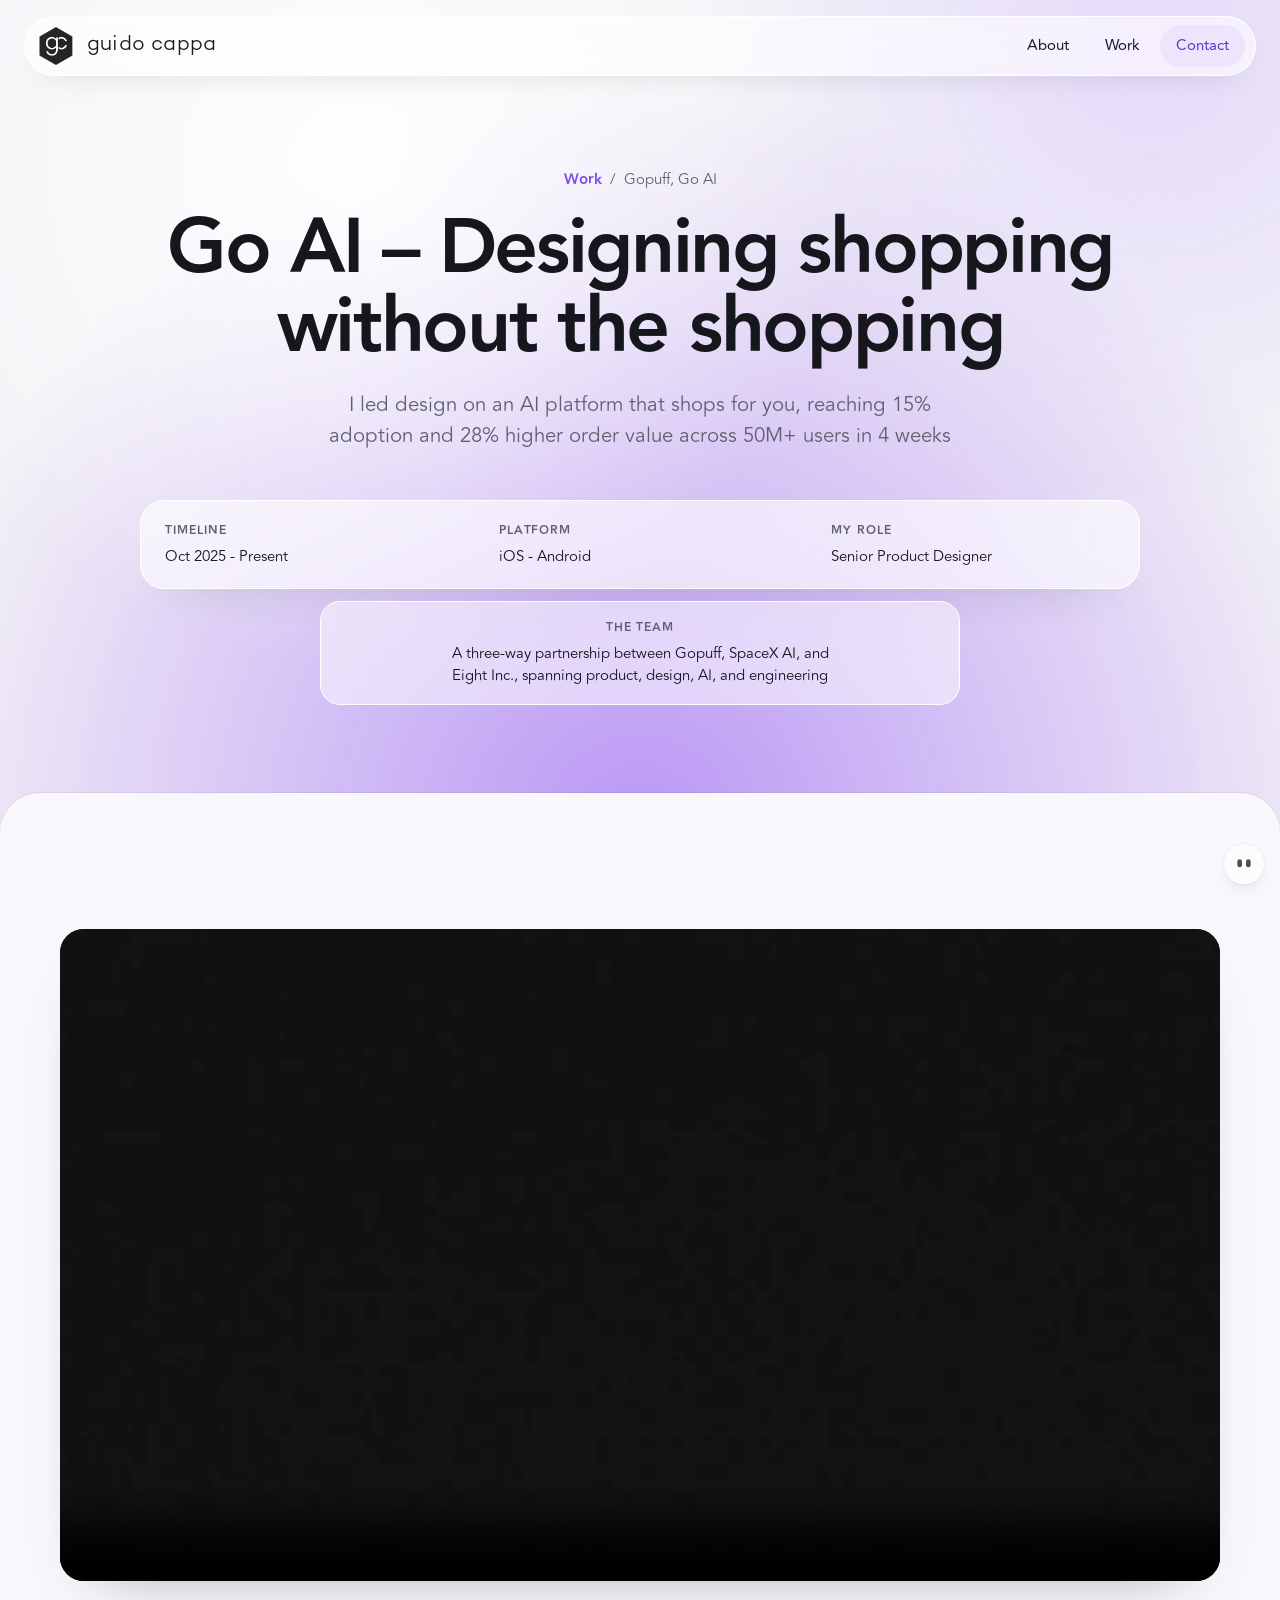
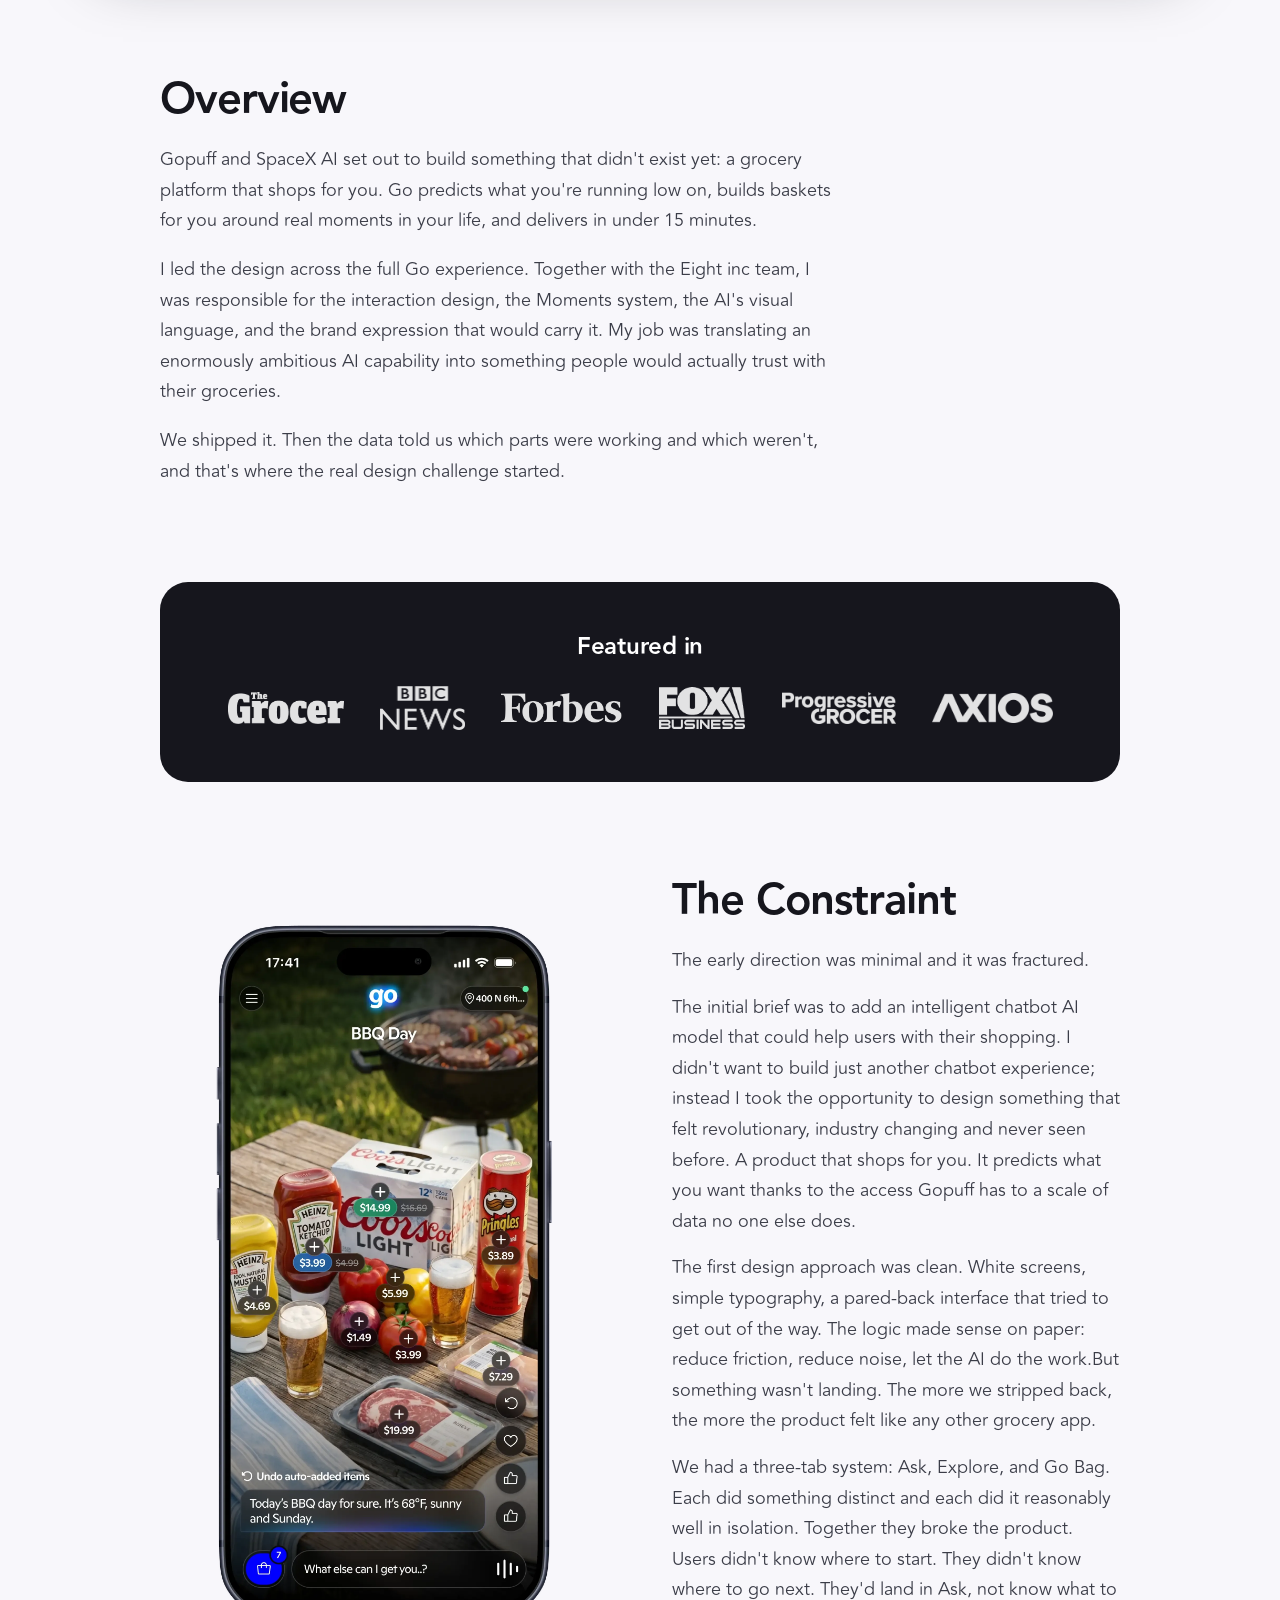
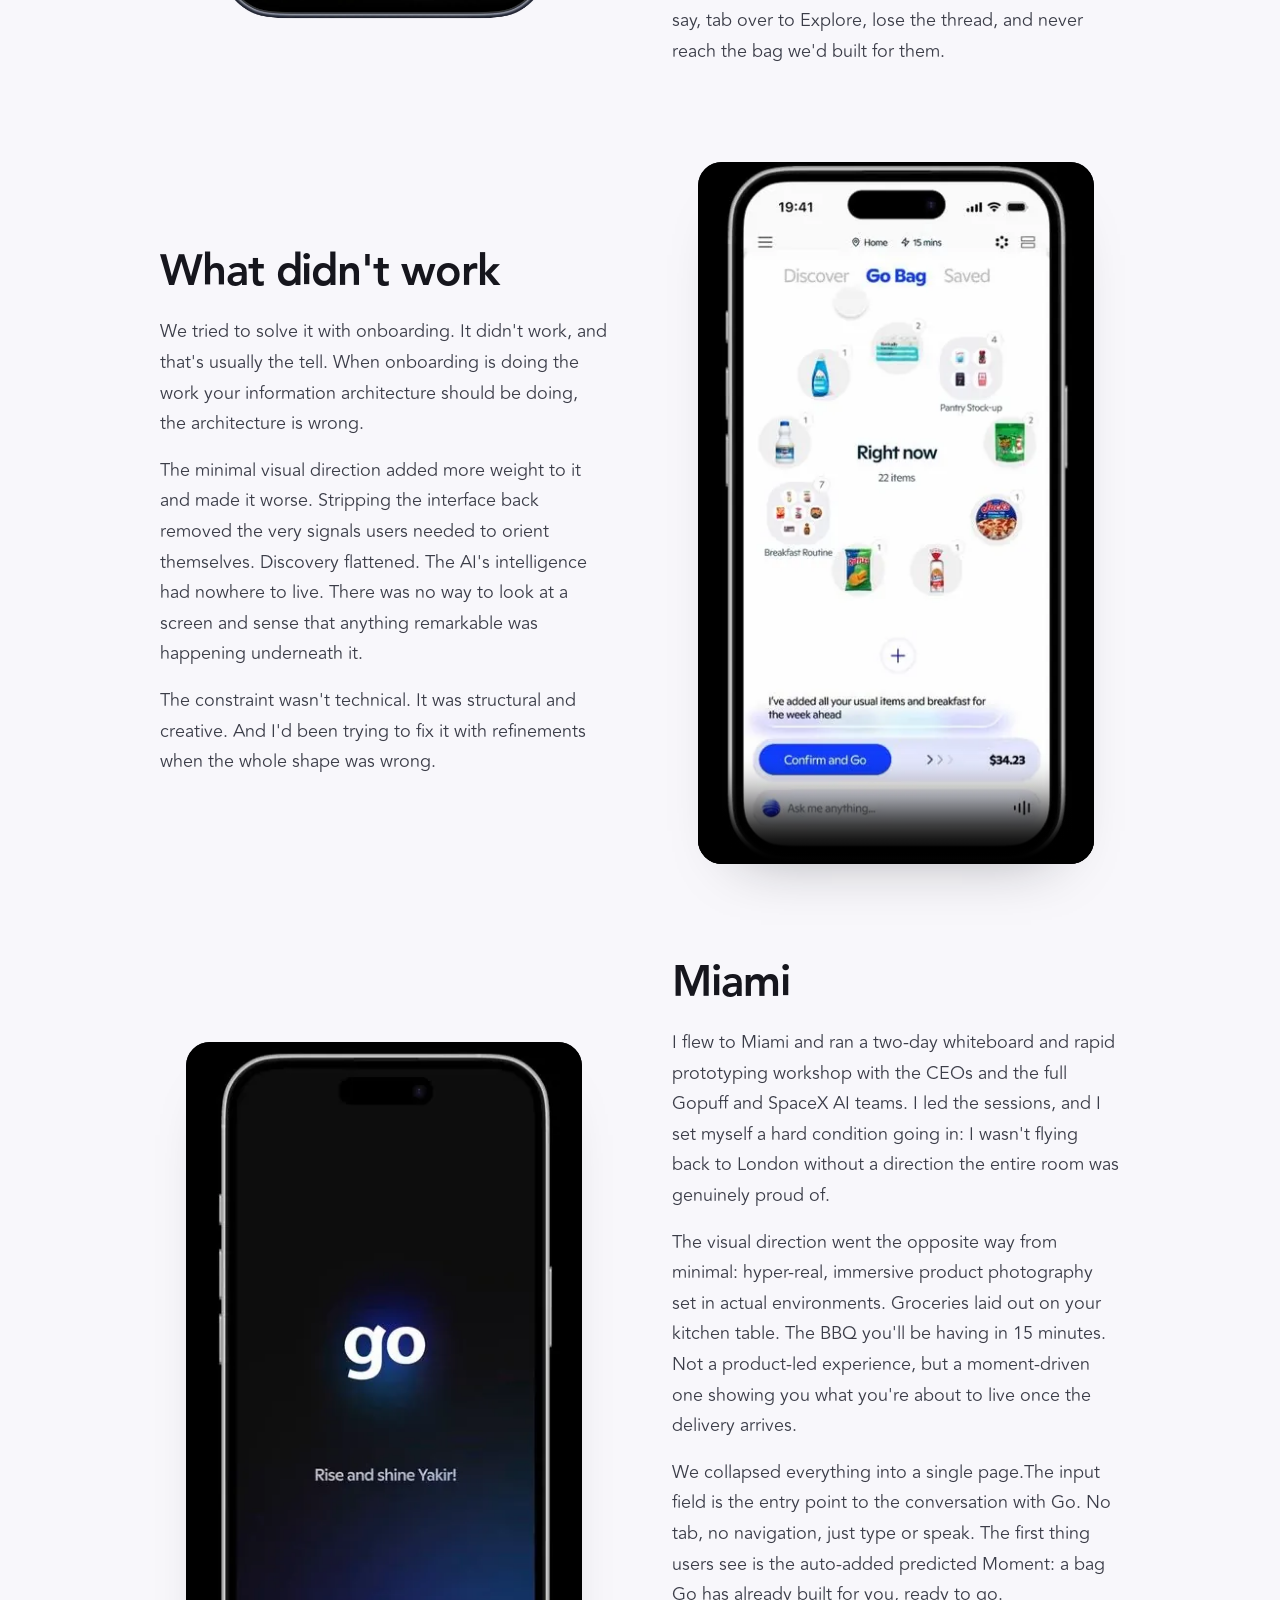
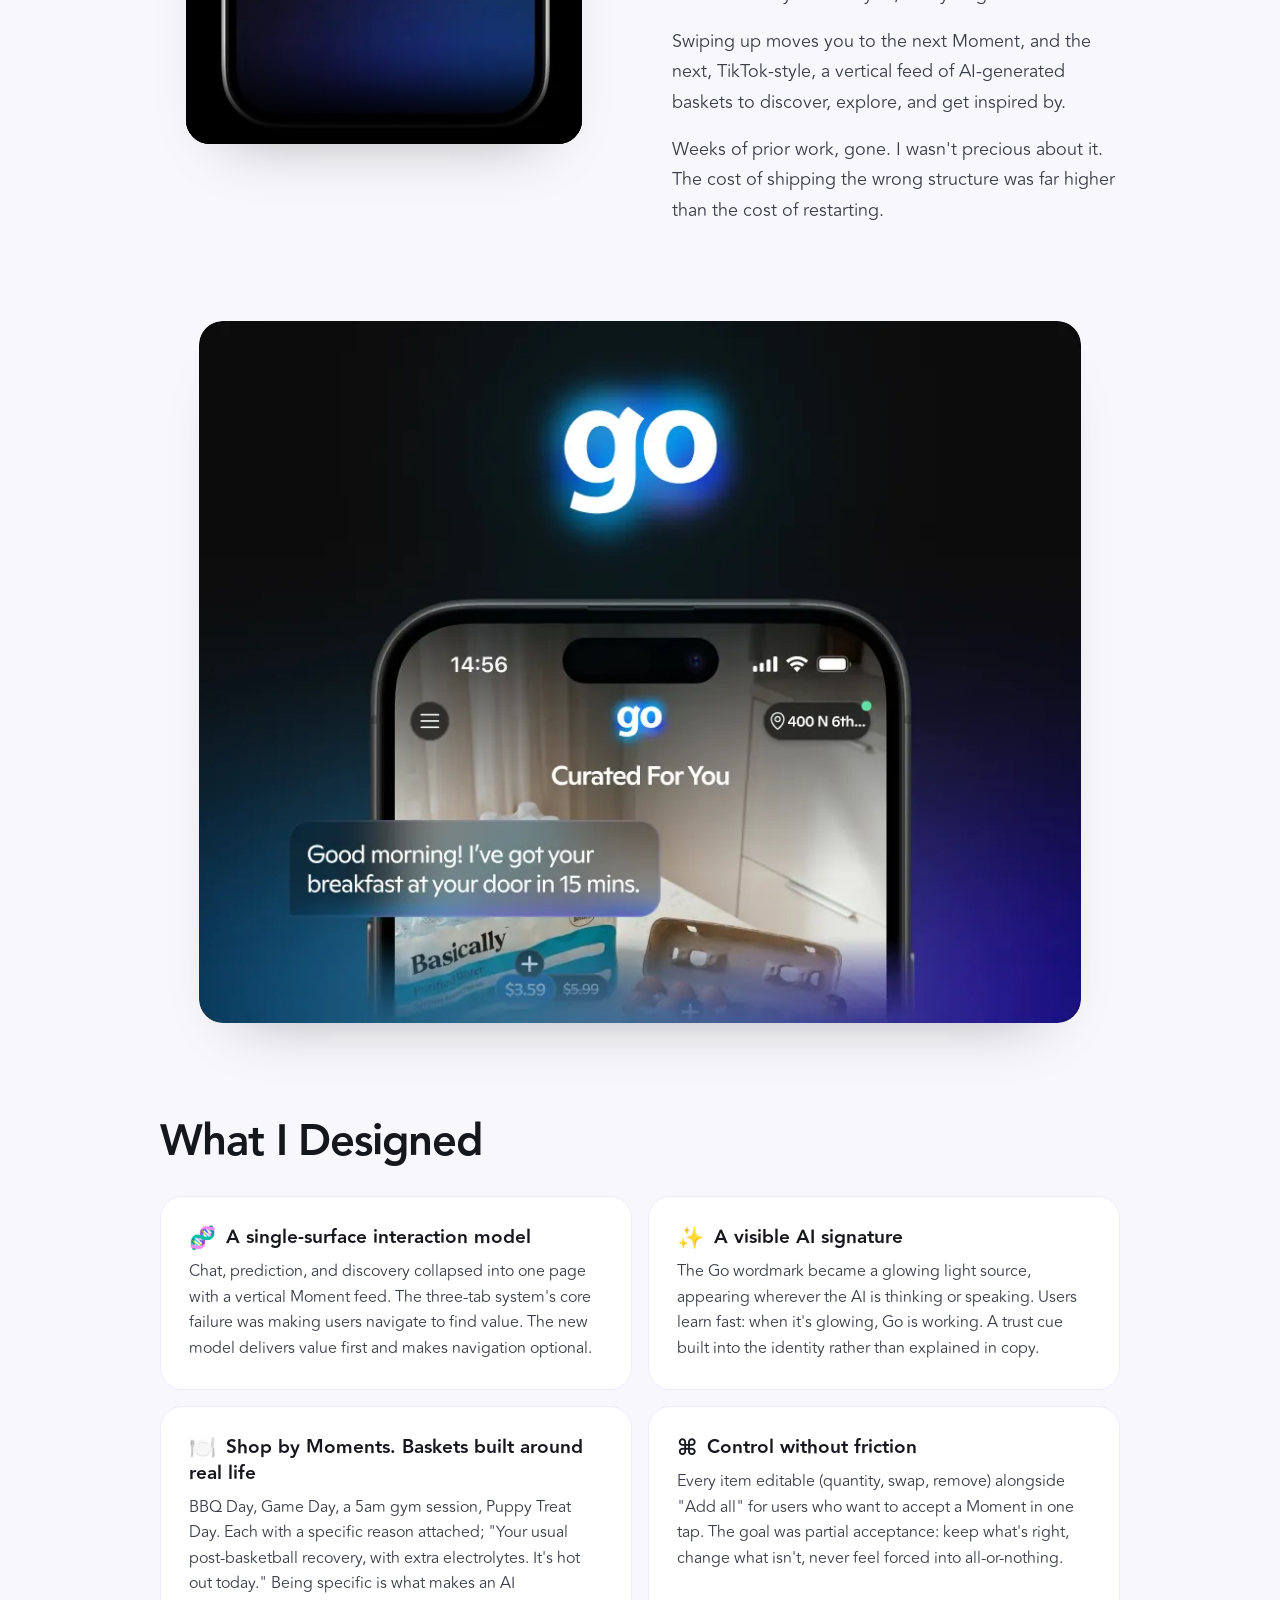
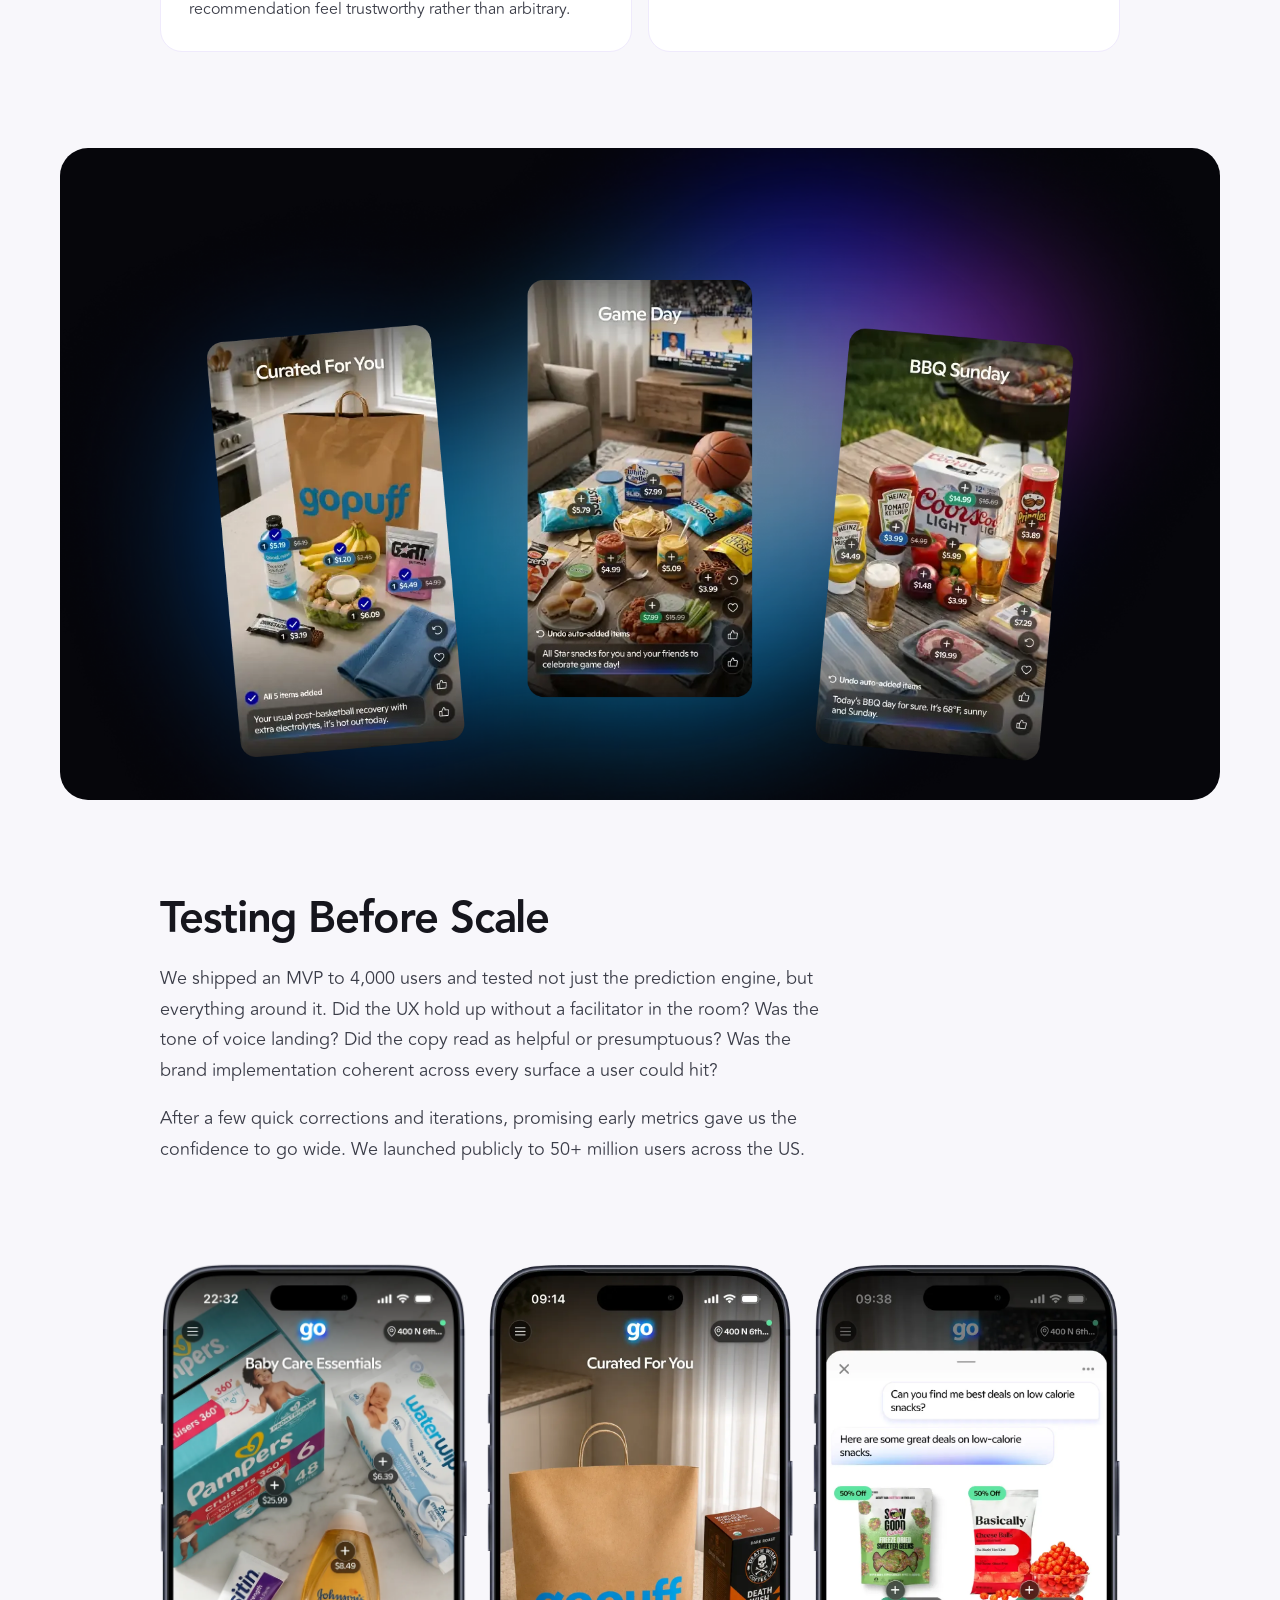
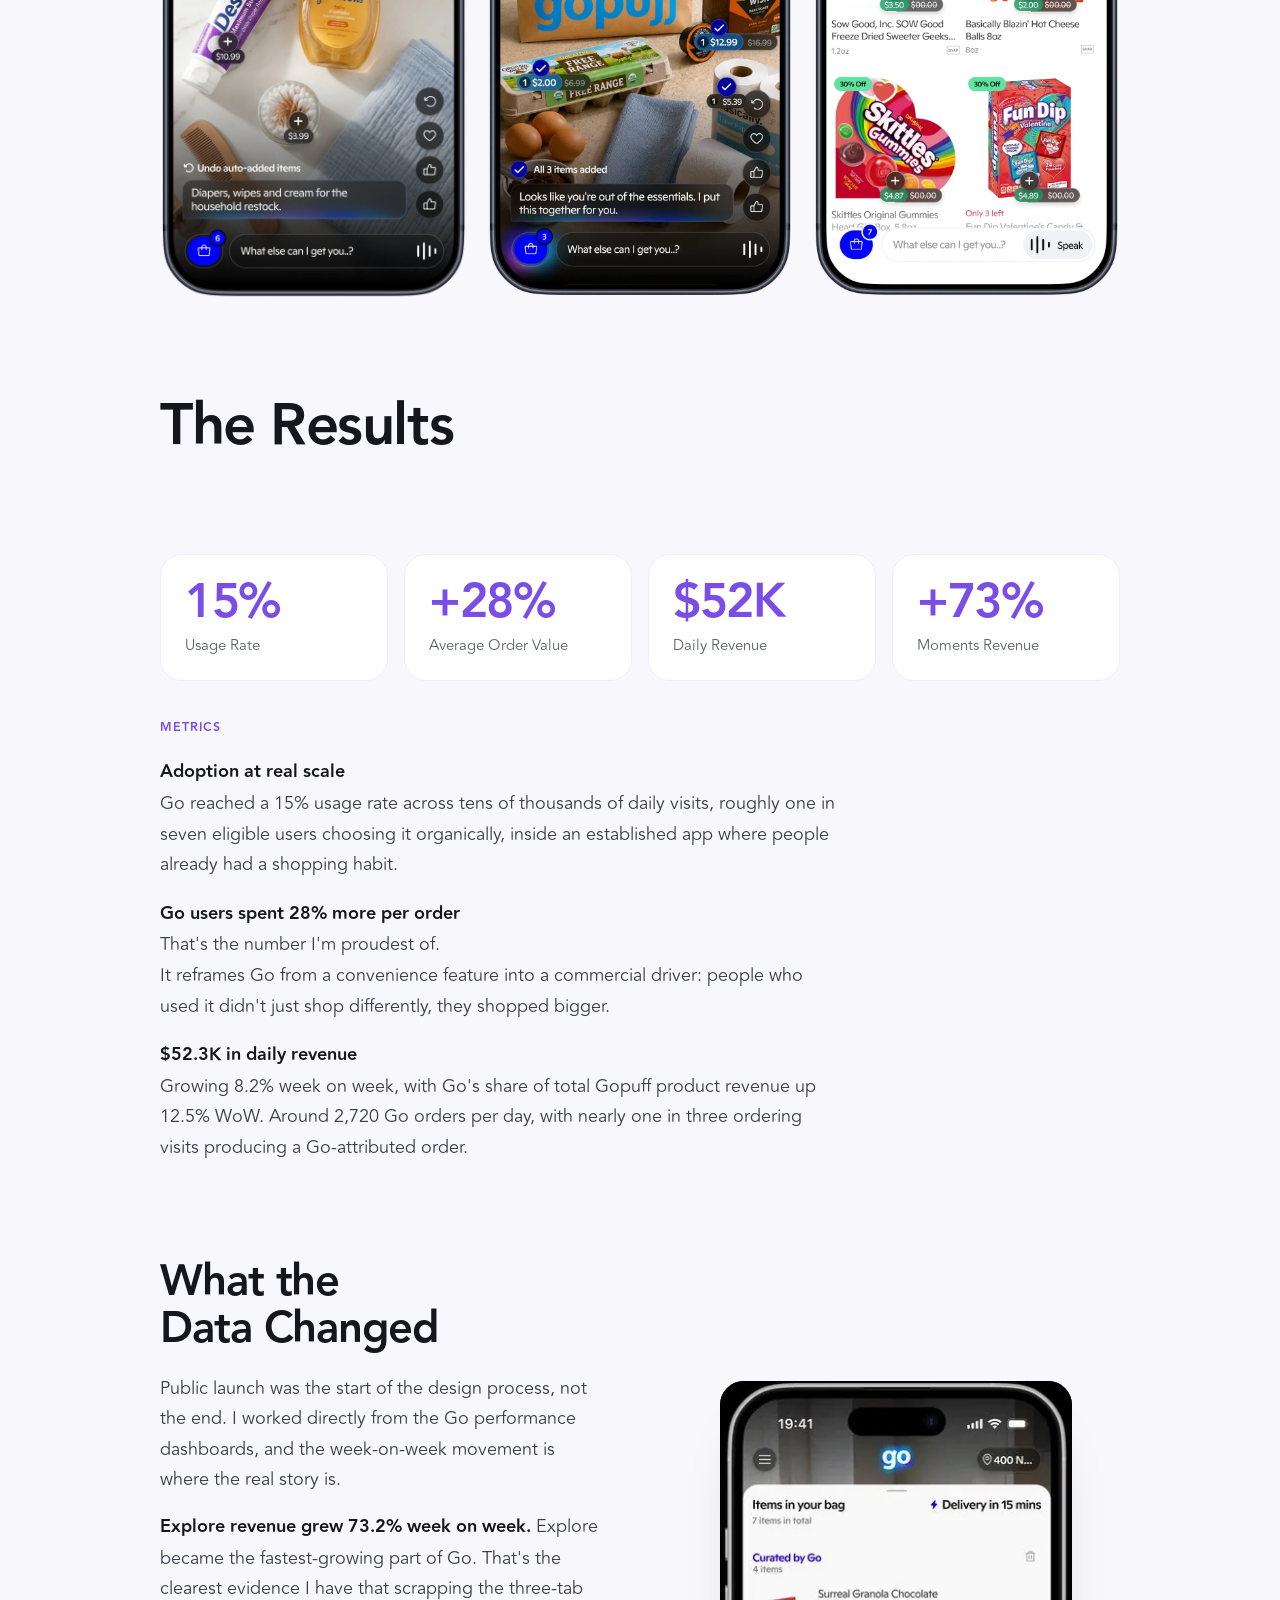
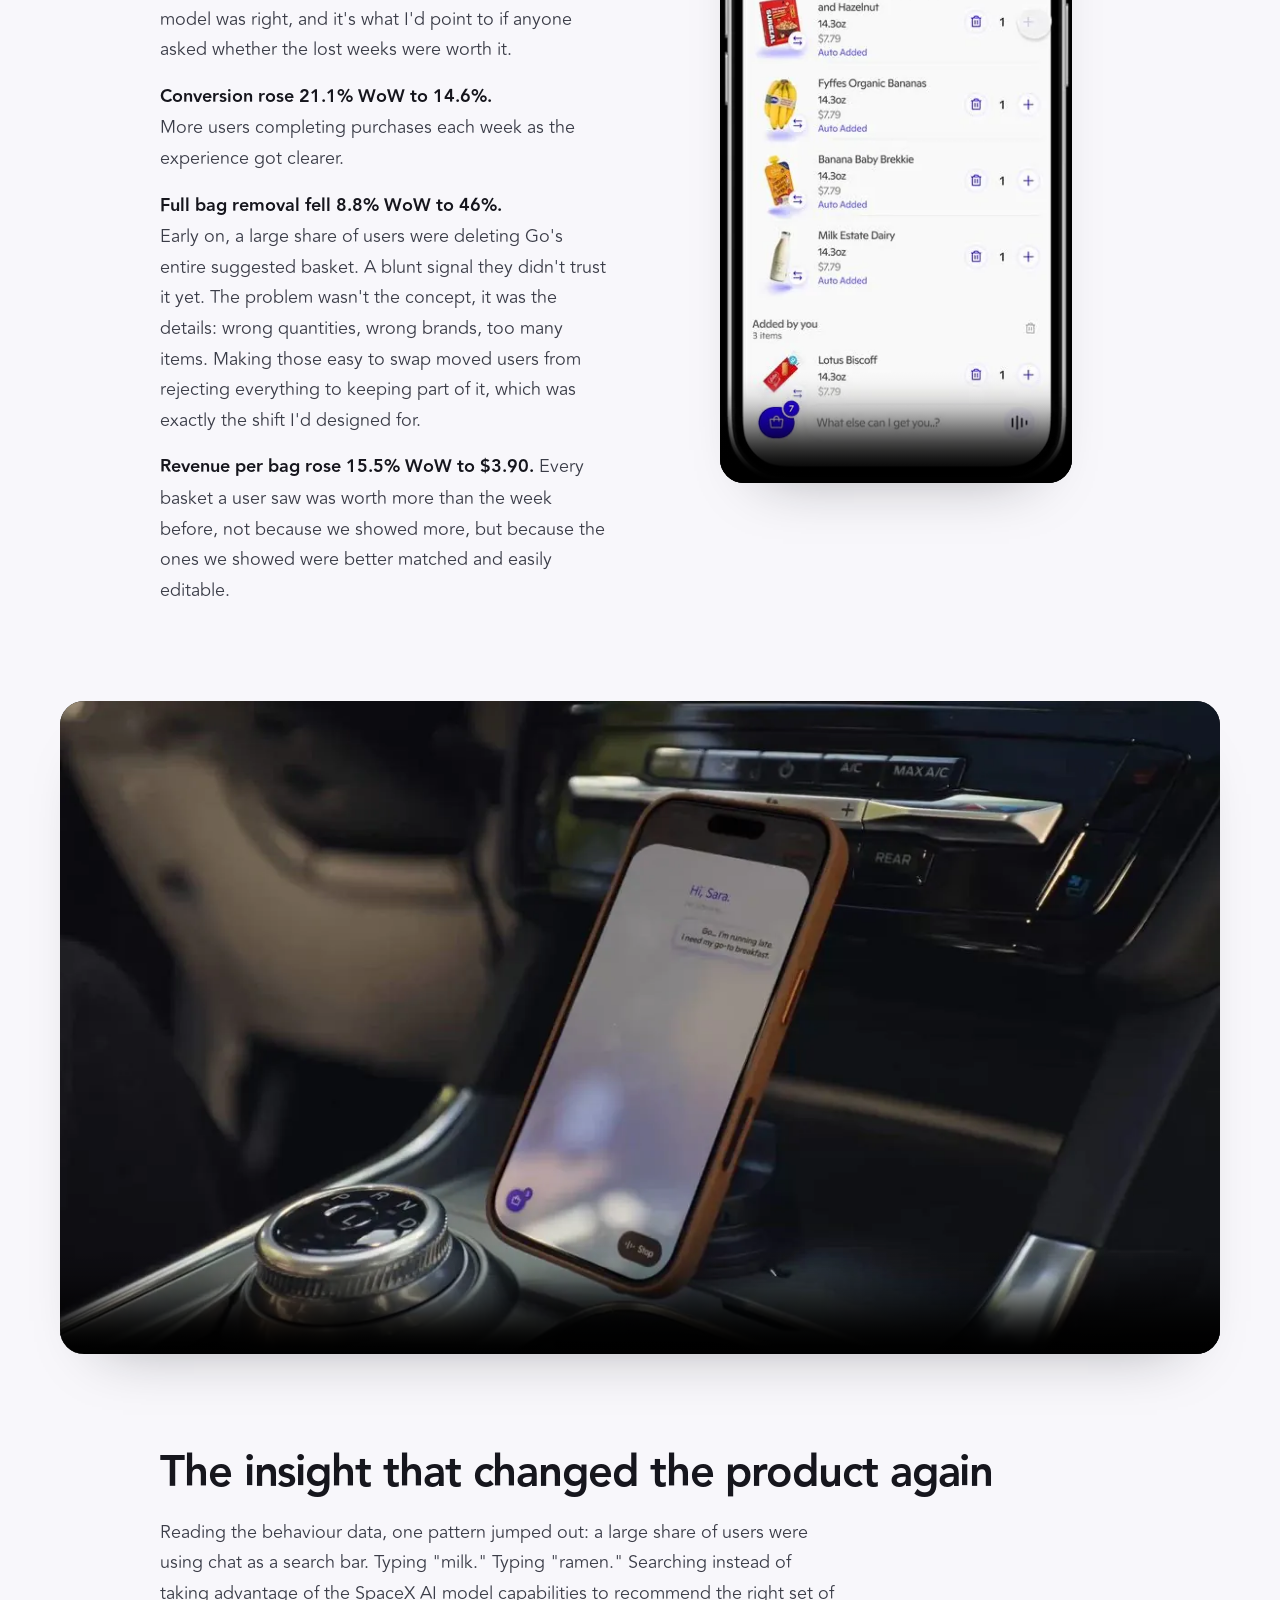
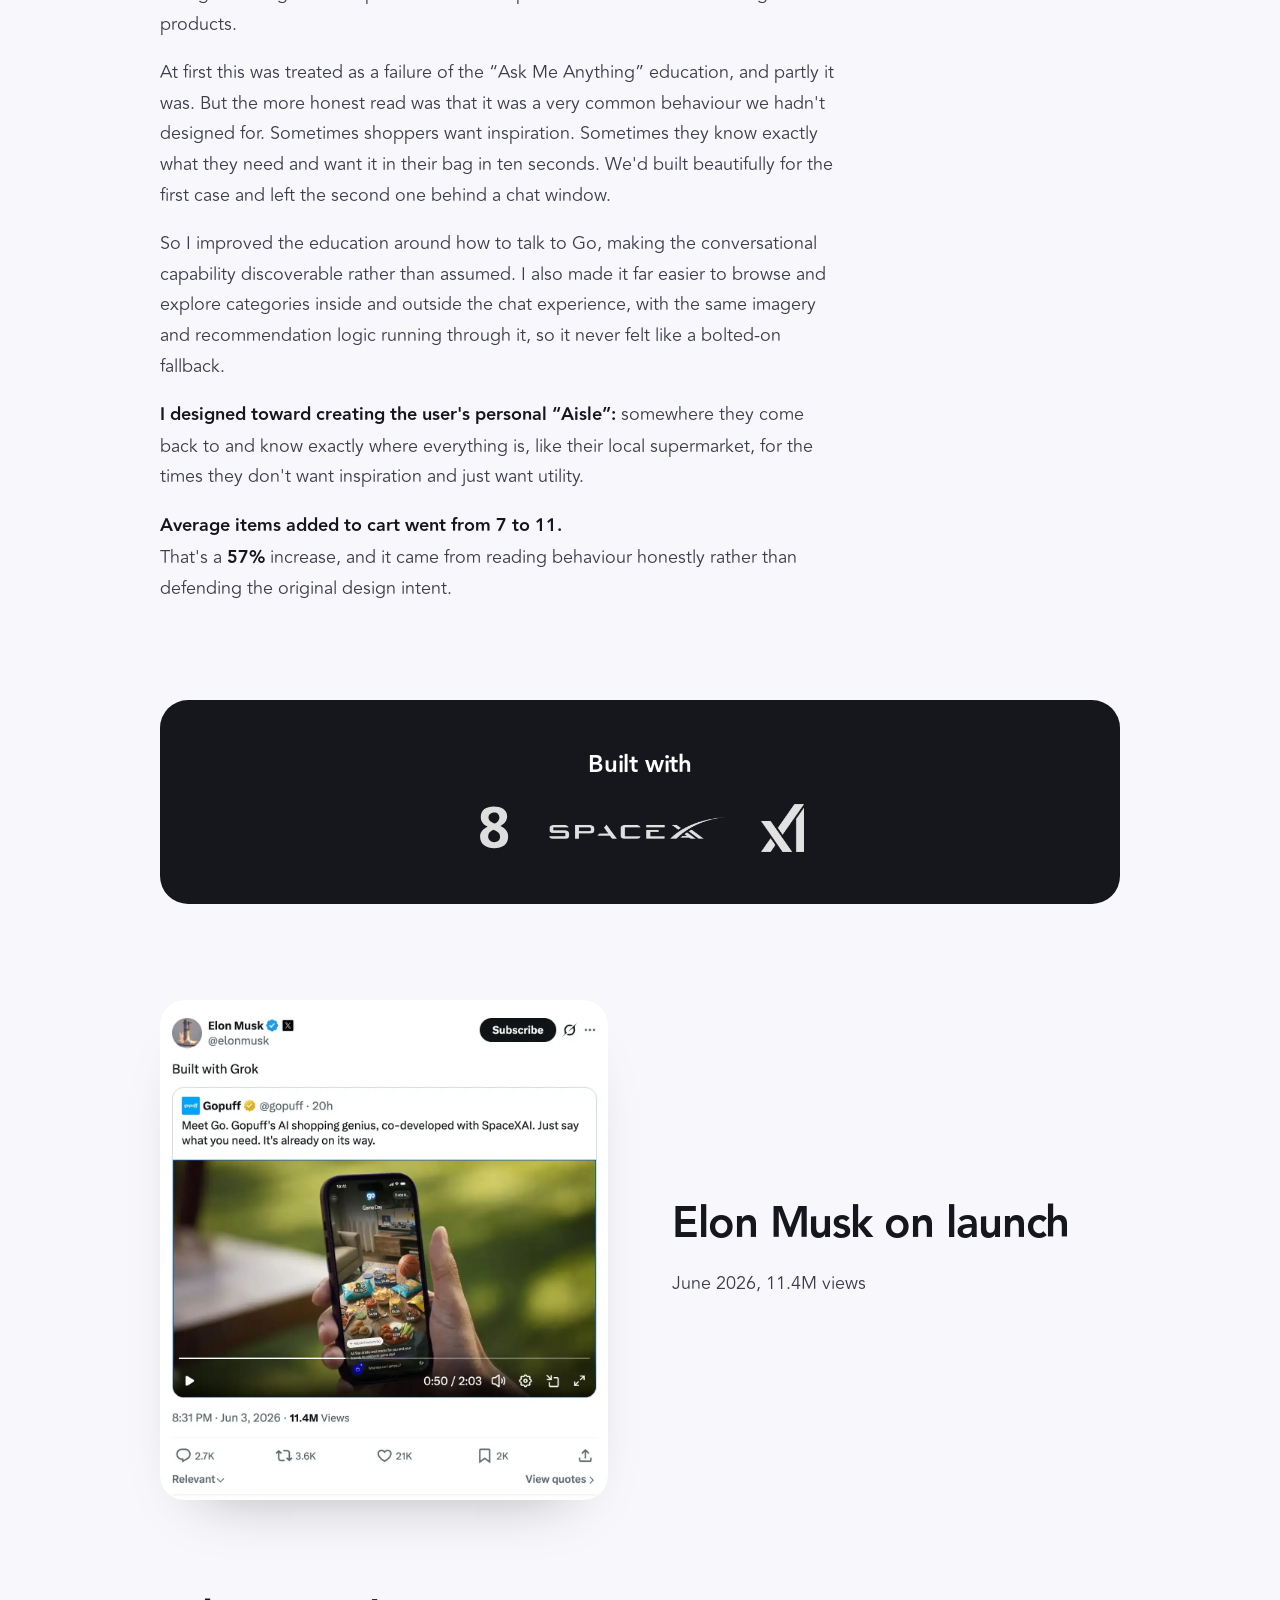
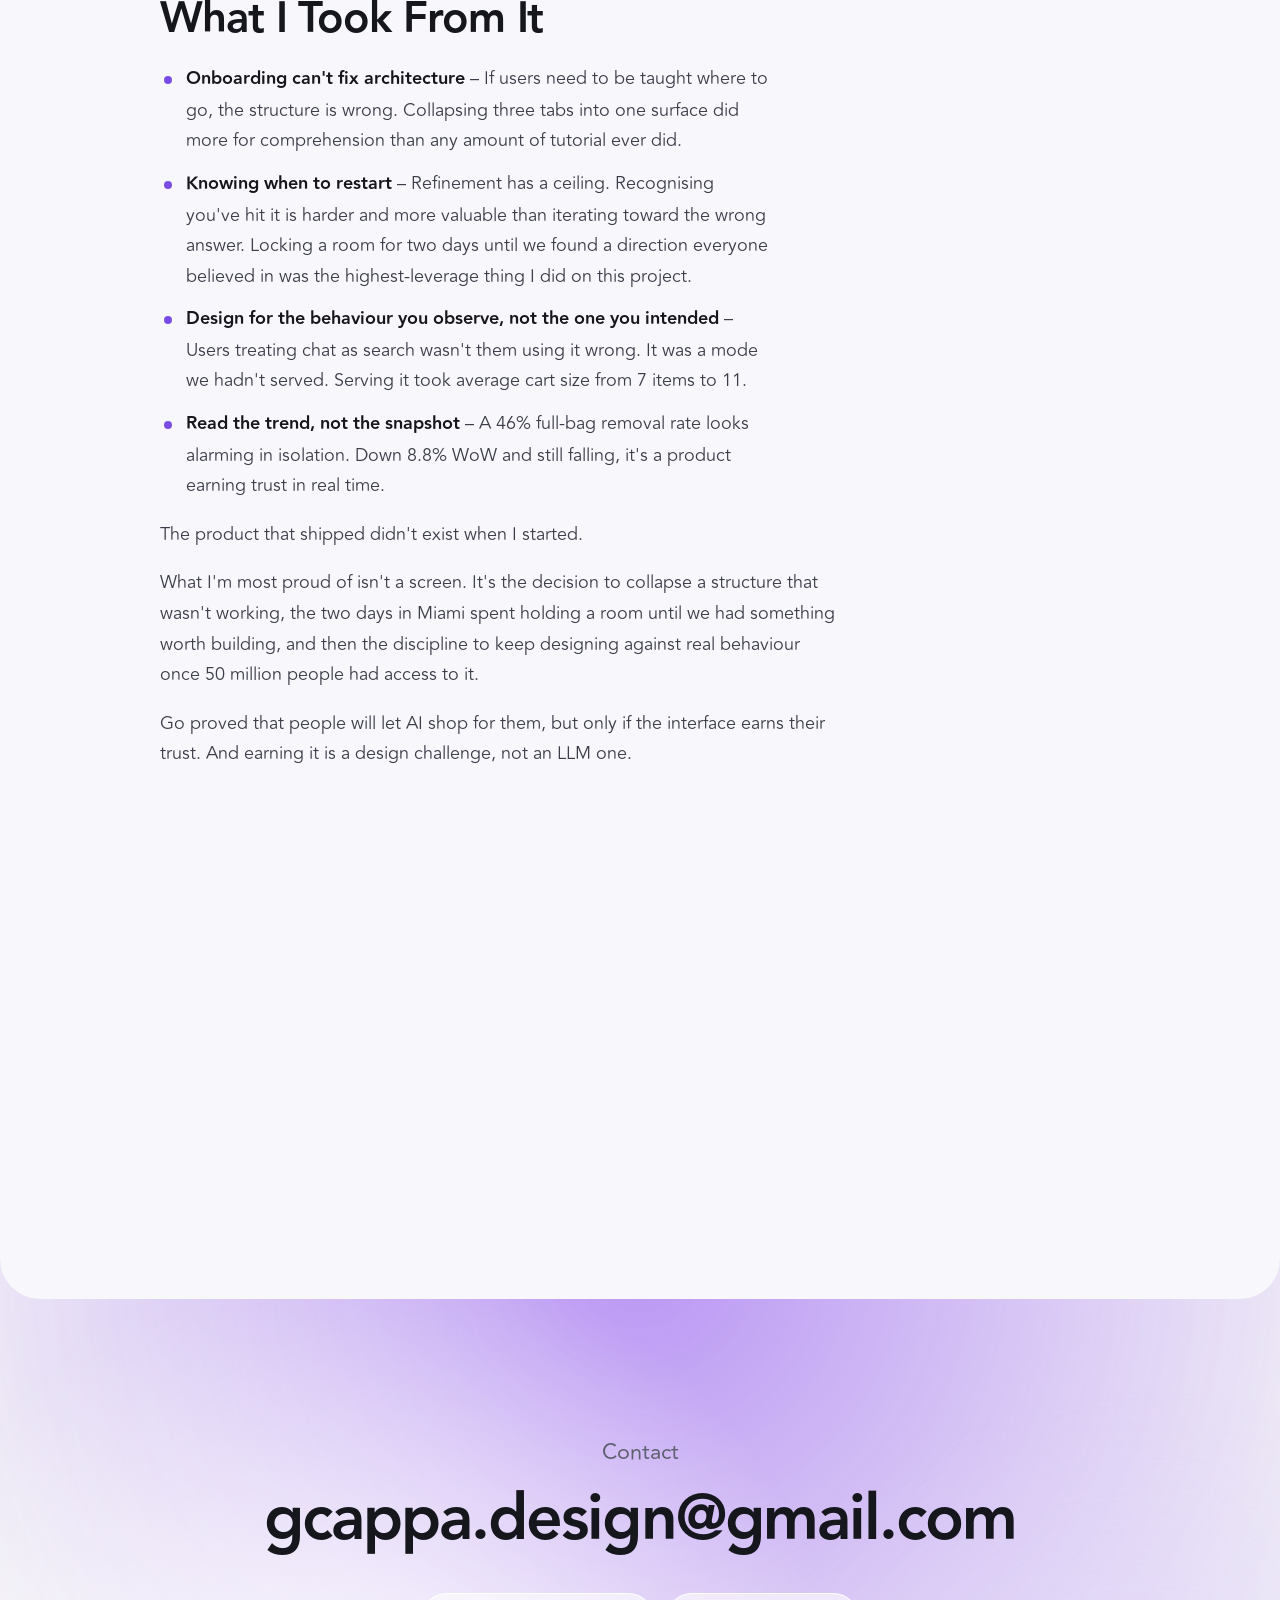
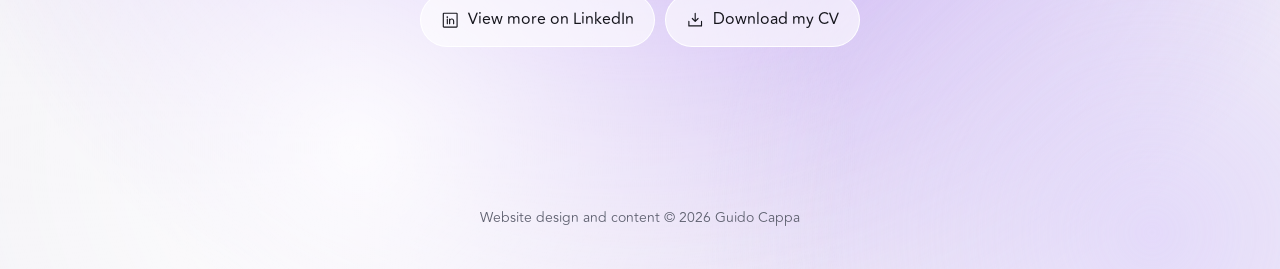
==== gopuff-go-ai/index.html @ e7f2ca0b "Portfolio site: home, About and case studies Static site for guidocappa.com: the home page with Guid" ====
<!doctype html>
<html lang="en">
<head>
<meta charset="utf-8">
<meta name="viewport" content="width=device-width, initial-scale=1">
<title>Go AI – Designing shopping without the shopping – Guido Cappa</title>
<meta name="description" content="I led design on an AI platform that shops for you, reaching 15% adoption and 28% higher order value across 50M+ users in 4 weeks">
<meta name="theme-color" content="#f4f3f7">
<link rel="icon" href="../assets/img/favicon.png">
<link rel="preload" href="../assets/fonts/avenir-heavy.ttf" as="font" type="font/ttf" crossorigin>
<link rel="preload" href="../assets/fonts/avenir-book.ttf" as="font" type="font/ttf" crossorigin>
<link rel="stylesheet" href="../assets/css/site.css?v=202611161654">
<link rel="stylesheet" href="../assets/css/page.css?v=202611161654">
<script>document.documentElement.classList.add('js');</script>
</head>
<body class="page">

<svg width="0" height="0" style="position:absolute" aria-hidden="true">
  <symbol id="i-arrow-up" viewBox="0 0 256 256"><path fill="currentColor" d="M205.66,117.66a8,8,0,0,1-11.32,0L136,59.31V216a8,8,0,0,1-16,0V59.31L61.66,117.66a8,8,0,0,1-11.32-11.32l72-72a8,8,0,0,1,11.32,0l72,72A8,8,0,0,1,205.66,117.66Z"/></symbol>
  <symbol id="i-arrow-up-right" viewBox="0 0 256 256"><path fill="currentColor" d="M200,64V168a8,8,0,0,1-16,0V83.31L69.66,197.66a8,8,0,0,1-11.32-11.32L172.69,72H88a8,8,0,0,1,0-16H192A8,8,0,0,1,200,64Z"/></symbol>
  <symbol id="i-envelope" viewBox="0 0 256 256"><path fill="currentColor" d="M224,48H32a8,8,0,0,0-8,8V192a16,16,0,0,0,16,16H216a16,16,0,0,0,16-16V56A8,8,0,0,0,224,48ZM203.43,64,128,133.15,52.57,64ZM216,192H40V74.19l82.59,75.71a8,8,0,0,0,10.82,0L216,74.19V192Z"/></symbol>
  <symbol id="i-linkedin" viewBox="0 0 256 256"><path fill="currentColor" d="M216,24H40A16,16,0,0,0,24,40V216a16,16,0,0,0,16,16H216a16,16,0,0,0,16-16V40A16,16,0,0,0,216,24Zm0,192H40V40H216V216ZM96,112v64a8,8,0,0,1-16,0V112a8,8,0,0,1,16,0Zm88,28v36a8,8,0,0,1-16,0V140a20,20,0,0,0-40,0v36a8,8,0,0,1-16,0V112a8,8,0,0,1,15.79-1.78A36,36,0,0,1,184,140ZM100,84A12,12,0,1,1,88,72,12,12,0,0,1,100,84Z"/></symbol>
  <symbol id="i-download" viewBox="0 0 256 256"><path fill="currentColor" d="M224,144v64a8,8,0,0,1-8,8H40a8,8,0,0,1-8-8V144a8,8,0,0,1,16,0v56H208V144a8,8,0,0,1,16,0Zm-101.66,5.66a8,8,0,0,0,11.32,0l40-40a8,8,0,0,0-11.32-11.32L136,124.69V32a8,8,0,0,0-16,0v92.69L93.66,98.34a8,8,0,0,0-11.32,11.32Z"/></symbol>
</svg>

<header class="nav">
  <a class="nav__brand" href="../" aria-label="Guido Cappa, home"><img src="../assets/img/logo-gc.png" alt="" width="38" height="38"><span>guido cappa</span></a>
  <nav class="nav__links" aria-label="Main">
    <a href="../about/">About</a>
    <a href="../#work">Work</a>
    <a class="nav__cta" href="#contact">Contact</a>
  </nav>
</header>

<section class="phero">
  <div class="bg" aria-hidden="true"><i class="bg__blob"></i><i class="bg__blob"></i><i class="bg__blob"></i></div>
  <div class="phero__inner">
    <nav class="crumbs" aria-label="Breadcrumb"><a href="../#work">Work</a><span aria-hidden="true">/</span><span aria-current="page">Gopuff, Go AI</span></nav>
    <h1>Go AI – Designing shopping without the shopping</h1>
    <p class="phero__sub">I led design on an AI platform that shops for you, reaching 15% adoption and 28% higher order value across 50M+ users in 4 weeks</p>
    <dl class="phero__meta" style="--cols: 3"><div><dt>Timeline</dt><dd>Oct 2025 - Present</dd></div><div><dt>Platform</dt><dd>iOS - Android</dd></div><div><dt>My Role</dt><dd>Senior Product Designer</dd></div></dl>
    <dl class="phero__team"><dt>The Team</dt><dd>A three-way partnership between Gopuff, SpaceX AI, and Eight Inc., spanning product, design, AI, and engineering</dd></dl>
  </div>
</section>
<main class="stage cs">
<section class="cs-block cs-wide reveal"><div class="cs-frame cs-frame--video"><video class="cs-video" src="media/meet-go-gopuff-s-ai.mp4" width="1280" height="720" poster="media/meet-go-gopuff-s-ai-poster-0000000.webp" muted loop playsinline preload="none" data-autoplay aria-label="Product demo video"></video></div></section><section class="cs-block cs-block--text reveal"><h2 class="cs-h">Overview</h2><p data-tldr="Go is a grocery app that shops for you and delivers in under 15 minutes.">Gopuff and SpaceX AI set out to build something that didn't exist yet: a grocery platform that shops for you. Go predicts what you're running low on, builds baskets for you around real moments in your life, and delivers in under 15 minutes.</p><p data-tldr="I led Go&#x27;s design with the Eight Inc team, making very ambitious AI feel trustworthy.">I led the design across the full Go experience. Together with the Eight inc team, I was responsible for the interaction design, the Moments system, the AI's visual language, and the brand expression that would carry it. My job was translating an enormously ambitious AI capability into something people would actually trust with their groceries.</p><p>We shipped it. Then the data told us which parts were working and which weren't, and that's where the real design challenge started.</p></section><section class="cs-block reveal"><div class="cs-press"><h2 class="cs-h">Featured in</h2><div class="cs-logos"><a href="https://www.thegrocer.co.uk/news/rapid-grocer-gopuff-launches-in-app-ai-with-elon-musks-spacexai/719716.article" target="_blank" rel="noopener"><img src="media/grocer-logo-2012-white-rgb354px-656131.webp" style="--w: 116; --h: 32" width="116" height="32" loading="lazy" decoding="async" alt=""></a><a href="https://www.linkedin.com/posts/julia-caesar-b42112_great-to-have-yakir-gola-of-gopuff-on-my-activity-7477391317174620161-5KID?utm_source=share&amp;utm_medium=member_desktop&amp;rcm=ACoAACE0Ce8BayQ6nIi2rZ_OS9SPOEFaSBRGaGs" target="_blank" rel="noopener"><img src="media/bbc-news-logo.webp" style="--w: 85; --h: 44" width="85" height="44" loading="lazy" decoding="async" alt=""></a><a href="https://www.forbes.com/sites/daveknox/2026/06/12/how-gopuff-and-spacexs-xai-are-reinventing-instant-shopping-with-go/" target="_blank" rel="noopener"><img src="media/forbes-logo-white.webp" style="--w: 122; --h: 30" width="122" height="30" loading="lazy" decoding="async" alt=""></a><a href="https://www.foxbusiness.com/video/6398236036112" target="_blank" rel="noopener"><img src="media/fox-business-white-small-png.webp" style="--w: 87; --h: 42" width="87" height="42" loading="lazy" decoding="async" alt=""></a><a href="https://progressivegrocer.com/gopuff-launches-ai-driven-predictive-shopping-feature-spacexai" target="_blank" rel="noopener"><img src="media/image.webp" style="--w: 114; --h: 33" width="114" height="33" loading="lazy" decoding="async" alt=""></a><a href="https://www.axios.com/2026/06/03/exclusive-spacexai-and-gopuff-help-you-shop-for-more-stuff" target="_blank" rel="noopener"><img src="media/axios-logo-white-1.webp" style="--w: 121; --h: 31" width="121" height="31" loading="lazy" decoding="async" alt=""></a></div></div></section><section class="cs-block cs-split cs-split--media-left reveal"><div class="cs-split__media"><div class="cs-frame cs-frame--clear"><img src="media/bbq-scene.webp" width="1280" height="2667" loading="lazy" decoding="async" alt=""></div></div><div class="cs-split__text"><h2 class="cs-h">The Constraint</h2><p>The early direction was minimal and it was fractured.</p><p data-tldr="The brief was a chatbot. I pushed for a product that does the shopping for you.">The initial brief was to add an intelligent chatbot AI model that could help users with their shopping. I didn't want to build just another chatbot experience; instead I took the opportunity to design something that felt revolutionary, industry changing and never seen before. A product that shops for you. It predicts what you want thanks to the access Gopuff has to a scale of data no one else does.</p><p data-tldr="The first, minimal design made Go feel like any other grocery app.">The first design approach was clean. White screens, simple typography, a pared-back interface that tried to get out of the way. The logic made sense on paper: reduce friction, reduce noise, let the AI do the work.But something wasn't landing. The more we stripped back, the more the product felt like any other grocery app.</p><p data-tldr="Three tabs confused people: they didn&#x27;t know where to start or where to go next.">We had a three-tab system: Ask, Explore, and Go Bag. Each did something distinct and each did it reasonably well in isolation. Together they broke the product. Users didn't know where to start. They didn't know where to go next. They'd land in Ask, not know what to say, tab over to Explore, lose the thread, and never reach the bag we'd built for them.</p></div></section><section class="cs-block cs-split cs-split--media-right reveal"><div class="cs-split__media"><div class="cs-frame cs-frame--video"><video class="cs-video" src="media/old-ui.mp4" width="406" height="720" poster="media/old-ui-poster-0000000.webp" muted loop playsinline preload="none" data-autoplay aria-label="Product demo video"></video></div></div><div class="cs-split__text"><h2 class="cs-h">What didn't work</h2><p>We tried to solve it with onboarding. It didn't work, and that's usually the tell. When onboarding is doing the work your information architecture should be doing, the architecture is wrong.</p><p data-tldr="Stripping the design back hid the signals people needed, and the AI&#x27;s smarts with them.">The minimal visual direction added more weight to it and made it worse. Stripping the interface back removed the very signals users needed to orient themselves. Discovery flattened. The AI's intelligence had nowhere to live. There was no way to look at a screen and sense that anything remarkable was happening underneath it.</p><p>The constraint wasn't technical. It was structural and creative. And I'd been trying to fix it with refinements when the whole shape was wrong.</p></div></section><section class="cs-block cs-split cs-split--media-left reveal"><div class="cs-split__media"><div class="cs-frame cs-frame--video"><video class="cs-video" src="media/go-intro.mp4" width="406" height="720" poster="media/go-intro-poster-0000000.webp" muted loop playsinline preload="none" data-autoplay aria-label="Product demo video"></video></div></div><div class="cs-split__text"><h2 class="cs-h">Miami</h2><p data-tldr="I ran a two-day workshop in Miami and wouldn&#x27;t leave without a direction everyone loved.">I flew to Miami and ran a two-day whiteboard and rapid prototyping workshop with the CEOs and the full Gopuff and SpaceX AI teams. I led the sessions, and I set myself a hard condition going in: I wasn't flying back to London without a direction the entire room was genuinely proud of.</p><p data-tldr="The new look: real-life photos of the moment your delivery makes possible.">The visual direction went the opposite way from minimal: hyper-real, immersive product photography set in actual environments. Groceries laid out on your kitchen table. The BBQ you'll be having in 15 minutes. Not a product-led experience, but a moment-driven one showing you what you're about to live once the delivery arrives.</p><p data-tldr="Everything became one page: type or speak, and a ready-made bag is already waiting.">We collapsed everything into a single page.The input field is the entry point to the conversation with Go. No tab, no navigation, just type or speak. The first thing users see is the auto-added predicted Moment: a bag Go has already built for you, ready to go.</p><p>Swiping up moves you to the next Moment, and the next, TikTok-style, a vertical feed of AI-generated baskets to discover, explore, and get inspired by.</p><p>Weeks of prior work, gone. I wasn't precious about it. The cost of shipping the wrong structure was far higher than the cost of restarting.</p></div></section><section class="cs-block cs-block--media reveal"><div class="cs-frame"><img src="media/1st-splash-screen.webp" width="900" height="716" loading="lazy" decoding="async" alt=""></div></section><section class="cs-block cs-block--cards reveal"><h2 class="cs-h">What I Designed</h2><div class="cs-cards cs-cards--4"><div class="cs-card"><h3><span class="cs-card__icon" aria-hidden="true">🧬</span>A single-surface interaction model</h3><p data-tldr="One page with a feed of Moments: value first, navigation optional.">Chat, prediction, and discovery collapsed into one page with a vertical Moment feed. The three-tab system's core failure was making users navigate to find value. The new model delivers value first and makes navigation optional.</p></div><div class="cs-card"><h3><span class="cs-card__icon" aria-hidden="true">✨</span>A visible AI signature</h3><p data-tldr="The Go logo glows whenever the AI is working, so people know without being told.">The Go wordmark became a glowing light source, appearing wherever the AI is thinking or speaking. Users learn fast: when it's glowing, Go is working. A trust cue built into the identity rather than explained in copy.</p></div><div class="cs-card"><h3><span class="cs-card__icon" aria-hidden="true">🍽️</span>Shop by Moments. Baskets built around real life</h3><p data-tldr="Each Moment comes with a specific reason, and that&#x27;s what makes it feel trustworthy.">BBQ Day, Game Day, a 5am gym session, Puppy Treat Day. Each with a specific reason attached; "Your usual post-basketball recovery, with extra electrolytes. It's hot out today." Being specific is what makes an AI recommendation feel trustworthy rather than arbitrary.</p></div><div class="cs-card"><h3><span class="cs-card__icon" aria-hidden="true">⌘</span>Control without friction</h3><p data-tldr="Every item can be changed, or you add the whole Moment in one tap.">Every item editable (quantity, swap, remove) alongside "Add all" for users who want to accept a Moment in one tap. The goal was partial acceptance: keep what's right, change what isn't, never feel forced into all-or-nothing.</p></div></div></section><section class="cs-block cs-wide cs-stack reveal"><div class="cs-stack__stage"><img class="cs-stack__back" src="media/glow.webp" width="1600" height="1209" loading="lazy" decoding="async" alt=""><img class="cs-stack__front" src="media/just-3.webp" width="1440" height="1176" loading="lazy" decoding="async" alt=""></div></section><section class="cs-block cs-block--text reveal"><h2 class="cs-h">Testing Before Scale</h2><p data-tldr="We shipped to 4,000 users and tested the UX, tone, copy and brand, not just the predictions.">We shipped an MVP to 4,000 users and tested not just the prediction engine, but everything around it. Did the UX hold up without a facilitator in the room? Was the tone of voice landing? Did the copy read as helpful or presumptuous? Was the brand implementation coherent across every surface a user could hit?</p><p>After a few quick corrections and iterations, promising early metrics gave us the confidence to go wide. We launched publicly to 50+ million users across the US.</p></section><section class="cs-block cs-block--media reveal"><div class="cs-gallery cs-gallery--3"><div class="cs-frame cs-frame--clear"><img src="media/group-302.webp" width="1280" height="2667" loading="lazy" decoding="async" alt=""></div><div class="cs-frame cs-frame--clear"><img src="media/go-bag-design-restock-essentials.webp" width="902" height="1878" loading="lazy" decoding="async" alt=""></div><div class="cs-frame cs-frame--clear"><img src="media/more-complicated-order.webp" width="902" height="1877" loading="lazy" decoding="async" alt=""></div></div></section><section class="cs-block cs-block--text reveal"><h2 class="cs-h cs-h--big">The Results</h2></section><section class="cs-block cs-block--stats reveal"><dl class="cs-stats"><div><dt>usage Rate</dt><dd>15%</dd></div><div><dt>Average Order Value</dt><dd>+28%</dd></div><div><dt>Daily Revenue</dt><dd>$52K</dd></div><div><dt>Moments Revenue</dt><dd>+73%</dd></div></dl><p class="cs-eyebrow">Metrics</p><p data-tldr="About one in seven eligible users chose Go on their own: a 15% usage rate."><strong>Adoption at real scale<br></strong>Go reached a 15% usage rate across tens of thousands of daily visits, roughly one in seven eligible users choosing it organically, inside an established app where people already had a shopping habit.</p><p data-tldr="Go users spent 28% more per order. That&#x27;s the number I&#x27;m proudest of."><strong>Go users spent 28% more per order<br></strong>That's the number I'm proudest of.<br>It reframes Go from a convenience feature into a commercial driver: people who used it didn't just shop differently, they shopped bigger.</p><p data-tldr="Go made $52.3K a day, growing 8.2% week on week, with about 2,720 orders a day."><strong>$52.3K in daily revenue<br></strong>Growing 8.2% week on week, with Go's share of total Gopuff product revenue up 12.5% WoW. Around 2,720 Go orders per day, with nearly one in three ordering visits producing a Go-attributed order.</p></section><section class="cs-block cs-split cs-split--media-right reveal"><div class="cs-split__media"><div class="cs-frame cs-frame--video"><video class="cs-video" src="media/swapping-and-adding-in-basket.mp4" width="362" height="720" poster="media/swapping-and-adding-in-basket-poster-0000000.webp" muted loop playsinline preload="none" data-autoplay aria-label="Product demo video"></video></div></div><div class="cs-split__text"><h2 class="cs-h">What the Data Changed</h2><p>Public launch was the start of the design process, not the end. I worked directly from the Go performance dashboards, and the week-on-week movement is where the real story is.</p><p data-tldr="Explore grew 73.2% week on week, proof that dropping the three tabs was right."><strong>Explore revenue grew 73.2% week on week.</strong> Explore became the fastest-growing part of Go. That's the clearest evidence I have that scrapping the three-tab model was right, and it's what I'd point to if anyone asked whether the lost weeks were worth it.</p><p><strong>Conversion rose 21.1% WoW to 14.6%.</strong><br>More users completing purchases each week as the experience got clearer.</p><p data-tldr="Easier swaps meant fewer people deleting whole bags: down 8.8% to 46%."><strong>Full bag removal fell 8.8% WoW to 46%.</strong><br>Early on, a large share of users were deleting Go's entire suggested basket. A blunt signal they didn't trust it yet. The problem wasn't the concept, it was the details: wrong quantities, wrong brands, too many items. Making those easy to swap moved users from rejecting everything to keeping part of it, which was exactly the shift I'd designed for.</p><p data-tldr="Each bag was worth more every week, up 15.5% to $3.90, because it matched people better."><strong>Revenue per bag rose 15.5% WoW to $3.90.</strong> Every basket a user saw was worth more than the week before, not because we showed more, but because the ones we showed were better matched and easily editable.</p></div></section><section class="cs-block cs-wide reveal"><div class="cs-frame cs-frame--video"><video class="cs-video" src="media/only-ui-promo.mp4" width="1280" height="720" poster="media/only-ui-promo-poster-0000000.webp" muted loop playsinline preload="none" data-autoplay aria-label="Product demo video"></video></div></section><section class="cs-block cs-block--text reveal"><h2 class="cs-h">The insight that changed the product again</h2><p data-tldr="Lots of people used the chat like a search bar, typing just &quot;milk&quot;.">Reading the behaviour data, one pattern jumped out: a large share of users were using chat as a search bar. Typing "milk." Typing "ramen." Searching instead of taking advantage of the SpaceX AI model capabilities to recommend the right set of products.</p><p data-tldr="Sometimes shoppers want ideas, sometimes just the item, fast. We&#x27;d only designed for ideas.">At first this was treated as a failure of the “Ask Me Anything” education, and partly it was. But the more honest read was that it was a very common behaviour we hadn't designed for. Sometimes shoppers want inspiration. Sometimes they know exactly what they need and want it in their bag in ten seconds. We'd built beautifully for the first case and left the second one behind a chat window.</p><p data-tldr="I showed people how to talk to Go and made browsing easy, inside and outside the chat.">So I improved the education around how to talk to Go, making the conversational capability discoverable rather than assumed. I also made it far easier to browse and explore categories inside and outside the chat experience, with the same imagery and recommendation logic running through it, so it never felt like a bolted-on fallback.</p><p data-tldr="A personal Aisle: one place where you always know where everything is."><strong>I designed toward creating the user's personal “Aisle”:</strong> somewhere they come back to and know exactly where everything is, like their local supermarket, for the times they don't want inspiration and just want utility.</p><p><strong>Average items added to cart went from 7 to 11.</strong><br>That's a <strong>57%</strong> increase, and it came from reading behaviour honestly rather than defending the original design intent.</p></section><section class="cs-block reveal"><div class="cs-press"><h2 class="cs-h">Built with</h2><div class="cs-logos"><a href="https://www.instagram.com/p/DZXe1Ywmp73/?utm_source=ig_web_button_share_sheet" target="_blank" rel="noopener"><img src="media/svgexport-1.svg" style="--w: 37; --h: 48" width="37" height="48" loading="lazy" decoding="async" alt=""></a><a href="https://x.ai/news/grok-gopuff" target="_blank" rel="noopener"><img src="media/image-1.webp" style="--w: 176; --h: 22" width="176" height="22" loading="lazy" decoding="async" alt=""></a><a href="https://x.ai/news/grok-gopuff" target="_blank" rel="noopener"><img src="media/xai.webp" style="--w: 44; --h: 48" width="44" height="48" loading="lazy" decoding="async" alt=""></a></div></div></section><section class="cs-block cs-split cs-split--media-left reveal"><div class="cs-split__media"><div class="cs-frame"><a href="https://x.com/elonmusk/status/2062255860433506323" target="_blank" rel="noopener"><img src="media/cleanshot-2026-06-04-at-09-30-02-2x.webp" width="1194" height="1334" loading="lazy" decoding="async" alt=""></a></div></div><div class="cs-split__text"><h2 class="cs-h">Elon Musk on launch</h2><p>June 2026, 11.4M views</p></div></section><section class="cs-block cs-block--text reveal"><h2 class="cs-h">What I Took From It</h2><ul class="cs-list"><li><strong>Onboarding can't fix architecture</strong> – If users need to be taught where to go, the structure is wrong. Collapsing three tabs into one surface did more for comprehension than any amount of tutorial ever did.</li><li><strong>Knowing when to restart</strong> – Refinement has a ceiling. Recognising you've hit it is harder and more valuable than iterating toward the wrong answer. Locking a room for two days until we found a direction everyone believed in was the highest-leverage thing I did on this project.</li><li><strong>Design for the behaviour you observe, not the one you intended</strong> – Users treating chat as search wasn't them using it wrong. It was a mode we hadn't served. Serving it took average cart size from 7 items to 11.</li><li><strong>Read the trend, not the snapshot</strong> – A 46% full-bag removal rate looks alarming in isolation. Down 8.8% WoW and still falling, it's a product earning trust in real time.</li></ul><p>The product that shipped didn't exist when I started.</p><p data-tldr="What I&#x27;m proudest of: scrapping what didn&#x27;t work, then designing from real behaviour.">What I'm most proud of isn't a screen. It's the decision to collapse a structure that wasn't working, the two days in Miami spent holding a room until we had something worth building, and then the discipline to keep designing against real behaviour once 50 million people had access to it.</p><p>Go proved that people will let AI shop for them, but only if the interface earns their trust. And earning it is a design challenge, not an LLM one.</p></section><section class="cs-block cs-block--text reveal"><p class="cs-cta"><a class="btn btn--accent" href="https://www.gopuff.com/go/ai" target="_blank" rel="noopener">See it Live <svg class="icon" aria-hidden="true"><use href="#i-arrow-up-right"/></svg></a></p></section>
<nav class="pn reveal" aria-label="More case studies"><a class="pn__card pn__card--prev" href="../connectible/"><img src="../assets/img/work/connectible-800.webp" width="800" height="633" loading="lazy" alt=""><span><small>Previous case study</small><b>Connectible, Art Community</b></span></a><a class="pn__card pn__card--next" href="../ava-ai-game-creator/"><img src="../assets/img/work/ava-800.webp" width="800" height="633" loading="lazy" alt=""><span><small>Next case study</small><b>Upit, Creating Games with Ava</b></span></a></nav>
</main>

<footer class="foot" id="contact">
  <div class="bg bg--foot" aria-hidden="true"><i class="bg__blob"></i><i class="bg__blob"></i><i class="bg__blob"></i></div>
  <div class="foot__inner">
    <h2>Contact</h2>
    <a class="foot__mail" href="mailto:gcappa.design@gmail.com">gcappa.design@gmail.com</a>
    <div class="foot__links">
      <a class="chip" href="https://www.linkedin.com/in/guidocappa/" target="_blank" rel="noopener"><svg class="icon" aria-hidden="true"><use href="#i-linkedin"/></svg>View more on LinkedIn</a>
      <a class="chip" href="https://drive.google.com/file/d/15bHLeHBrdMc0MzU9YChnHQD7r2aeO82U/view?usp=sharing" target="_blank" rel="noopener"><svg class="icon" aria-hidden="true"><use href="#i-download"/></svg>Download my CV</a>
    </div>
    <p class="foot__legal">Website design and content © 2026 Guido Cappa</p>
  </div>
</footer>

<script src="../assets/js/page.js?v=202611161654" defer></script>
<script src="../assets/js/eyes.js?v=202611161654" defer></script>
</body>
</html>
---- assets/css/site.css ----
/* guidocappa.com
   Look: Lilac. Almost-white grey with a lilac glow, frosted white glass, dark ink; a cool white page underneath.
   Type: Avenir (the family already used on the previous site), self-hosted.
   Motion: slow. Words blur into focus, a pair of eyes leads the way, a chat plays by itself. */

@font-face { font-family: "Avenir"; src: url("../fonts/avenir-light.ttf") format("truetype"); font-weight: 300; font-display: swap; }
@font-face { font-family: "Avenir"; src: url("../fonts/avenir-book.ttf") format("truetype"); font-weight: 400; font-display: swap; }
@font-face { font-family: "Avenir"; src: url("../fonts/avenir-roman.ttf") format("truetype"); font-weight: 500; font-display: swap; }
@font-face { font-family: "Avenir"; src: url("../fonts/avenir-heavy.ttf") format("truetype"); font-weight: 800; font-display: swap; }
@font-face { font-family: "Avenir"; src: url("../fonts/avenir-black.ttf") format("truetype"); font-weight: 900; font-display: swap; }
@font-face { font-family: "Campton"; src: url("../fonts/campton-light.otf") format("opentype"); font-weight: 300; font-display: swap; }

:root {
  /* hero and footer */
  --bg: #f4f3f7;
  --fg: #16161d;
  --fg-muted: #5f6170;
  --glass: rgb(255 255 255 / 0.6);
  --glass-strong: rgb(255 255 255 / 0.92);
  --line: rgb(255 255 255 / 0.95);
  --me-bg: color-mix(in srgb, var(--accent) 4%, #fff);     /* your messages: white with a hint of lilac, like Guido's cards */
  --me-line: color-mix(in srgb, var(--accent) 16%, #fff);
  --me-fg: #16161d;
  --frame: #ffffff;
  /* the eyes, when they are white over a dark picture */
  --glow: drop-shadow(0 1px 1.5px rgb(0 0 0 / 0.35)) drop-shadow(0 0 4px color-mix(in srgb, var(--accent) 90%, transparent)) drop-shadow(0 0 10px color-mix(in srgb, var(--accent) 45%, transparent));

  --paper: #f8f7fb;
  --paper-2: #ebe8f2;
  --text: #16161d;
  --text-muted: #5f6170;
  --accent: #7a4ee6;        /* caret, cursor, pen marks, the send button */
  --accent-ink: #7a4ee6;    /* focus ring */
  --chip: #ece5fc;          /* the Contact button, the send button while empty */
  --chip-ink: #5f33cf;

  --font: "Avenir", "Avenir Next", "Nunito Sans", ui-sans-serif, system-ui, -apple-system, "Helvetica Neue", Arial, sans-serif;

  --ease-out: cubic-bezier(0.23, 1, 0.32, 1);
  --ease-in-out: cubic-bezier(0.77, 0, 0.175, 1);

  --r-card: 22px;
  --r-pill: 999px;
  --page: min(1240px, 100% - 48px);       /* nav and hero */
  --content: min(960px, 100% - 48px);     /* everything below the hero */
  --chat-w: min(600px, calc(100vw - 48px));
  --bar-h: 58px;
  --bar-r: 24px;       /* the bar's corners */
  --send-w: 40px;      /* the send button's size */
  --reel-w: min(860px, calc(100vw - 48px));
  --reel-h: calc(var(--reel-w) * 0.5625 + 16px);

  /* intro timeline (first visit): slow on purpose */
  --t-sky: 0s;
  --t-eyes: 0.7s;
  --t-h1: 1.1s;
  --t-sub: 2.7s;
  --t-bar: 3.6s;
  --t-open: 4s;
  --t-reel: 4.2s;
  --t-chat: 5.6s;
  --word-dur: 1.5s;
  --word-gap: 240ms;

  /* z scale: sky 0, hero content 2, stage 3, nav 40, mascot beside the cursor 45 */
}
/* later visits in the same session: a shorter version of the same intro */
.intro-fast {
  --t-sky: 0s; --t-eyes: 0.2s; --t-h1: 0.3s; --t-sub: 1.1s; --t-bar: 1s; --t-open: 1.2s; --t-reel: 1.2s; --t-chat: 2.2s;
  --word-dur: 0.9s; --word-gap: 90ms;
}

*, *::before, *::after { box-sizing: border-box; }
html { -webkit-text-size-adjust: 100%; scroll-behavior: smooth; scroll-padding-top: 96px; }
body {
  margin: 0;
  background: var(--bg);
  color: var(--text);
  font-family: var(--font);
  font-size: 17px;
  font-weight: 400;
  line-height: 1.6;
  -webkit-font-smoothing: antialiased;
  text-rendering: optimizeLegibility;
}
img, video, svg { display: block; max-width: 100%; }
a { color: inherit; text-decoration: none; }
button { font: inherit; color: inherit; }
h1, h2, h3, p, figure { margin: 0; }
[hidden] { display: none !important; }
:focus-visible { outline: 2px solid var(--accent-ink); outline-offset: 3px; border-radius: 8px; }
.hero :focus-visible, .nav :focus-visible, .foot :focus-visible { outline-color: var(--accent); }
.sr-only {
  position: absolute; width: 1px; height: 1px; margin: -1px; padding: 0;
  overflow: hidden; clip-path: inset(50%); white-space: nowrap; border: 0;
}
.icon { width: 1.15em; height: 1.15em; flex: none; }

@keyframes fade-in { from { opacity: 0; } }

/* ---------- Words that blur into focus ---------- */
.w { display: inline-block; }
.js .words:not(.is-split) { opacity: 0; }
.js .words .w {
  opacity: 0; filter: blur(16px); transform: translateY(0.18em);
  animation: word-in var(--word-dur) var(--ease-out) forwards;
  animation-delay: calc(var(--d, 0s) + var(--i) * var(--word-gap));
}
.js .words[data-reveal] .w { animation-play-state: paused; }
.js .words[data-reveal].is-in .w { animation-play-state: running; }
@keyframes word-in { to { opacity: 1; filter: blur(0); transform: none; } }

/* ---------- Nav ---------- */
.nav {
  position: fixed; top: 16px; left: 50%; z-index: 40;
  width: var(--page); height: 60px; transform: translateX(-50%);
  display: flex; align-items: center; justify-content: space-between;
  padding: 0 10px 0 12px;
  border-radius: var(--r-pill);
  background: rgb(255 255 255 / 0.58);
  border: 1px solid rgb(255 255 255 / 0.95);
  box-shadow: 0 12px 32px -20px rgb(0 0 0 / 0.2);
  -webkit-backdrop-filter: blur(22px) saturate(160%);
  backdrop-filter: blur(22px) saturate(160%);
  color: var(--fg);
}
.js .nav { animation: fade-in 1.2s ease backwards; animation-delay: var(--t-eyes); }
.nav__brand { display: flex; align-items: center; gap: 12px; font-family: "Campton", var(--font); font-size: 21px; font-weight: 300; letter-spacing: 0.01em; }
.nav__brand img { width: 38px; height: 38px; }
.nav__links { display: flex; align-items: center; gap: 4px; font-size: 15px; font-weight: 500; }
.nav__links a { padding: 9px 16px; border-radius: var(--r-pill); transition: background-color 0.2s ease, transform 0.14s var(--ease-out); }
.nav__links a.nav__cta { background: var(--chip); color: var(--chip-ink); }
.nav__links a:active { transform: scale(0.97); }
@media (hover: hover) and (pointer: fine) {
  .nav__links a:hover { background: rgb(18 19 22 / 0.06); }
  .nav__links a.nav__cta:hover { background: color-mix(in srgb, var(--chip) 85%, var(--chip-ink)); }
}
@media (max-width: 520px) {
  .nav__brand span { display: none; }
  .nav__links a { padding: 9px 13px; }
}

/* ---------- Background: almost-white grey with a lilac glow rising from below ----------
   Three soft colour blobs that drift slowly; the footer has the same, upside down. */
.bg { position: absolute; inset: 0; overflow: hidden; pointer-events: none; }
.bg > * { position: absolute; }
.bg--foot { transform: scaleY(-1); }   /* the footer mirrors the hero: what sits at the top there sits at the bottom here */
.js .bg { animation: bg-in 2.4s ease backwards; animation-delay: var(--t-sky); }
@keyframes bg-in { from { opacity: 0; } }
.bg__blob {
  left: var(--x); top: var(--y);
  width: var(--s); aspect-ratio: 1; margin: calc(var(--s) / -2) 0 0 calc(var(--s) / -2);
  border-radius: 50%;
  background: radial-gradient(closest-side, var(--c), transparent);
  opacity: var(--o);
  animation: drift var(--t, 32s) ease-in-out infinite alternate;
  will-change: transform;
}
@keyframes drift {
  from { transform: translate3d(calc(var(--dx, 5%) * -1), calc(var(--dy, 4%) * -1), 0) scale(0.94); }
  to { transform: translate3d(var(--dx, 5%), var(--dy, 4%), 0) scale(1.07); }
}
.bg__blob:nth-child(1) { --c: #a97cf3; --x: 50%; --y: 100%; --s: min(1500px, 170vw); --o: 0.78; --t: 36s; --dx: 3%; --dy: -3%; }
.bg__blob:nth-child(2) { --c: #ddd0fb; --x: 90%; --y: 6%; --s: min(900px, 120vw); --o: 0.7; --t: 42s; }
.bg__blob:nth-child(3) { --c: #ffffff; --x: 28%; --y: 20%; --s: min(1000px, 130vw); --o: 0.9; --t: 33s; }


/* ---------- Hero ---------- */
.hero { position: relative; background: var(--bg); color: var(--fg); transition: background-color 0.6s ease; padding-bottom: calc(var(--reel-h) * 0.5 + 80px); }
.hero__inner { position: relative; z-index: 2; width: var(--page); margin: 0 auto; }
/* the hero fills the screen from the start; the showreel waits just below the fold */
.hero__top {
  height: max(600px, calc(100svh - 24px));
  display: grid; grid-template-columns: minmax(0, 1fr); grid-template-rows: minmax(0, 1fr) auto; justify-items: center;
  padding: var(--nav-clear) 0 4px;
  --nav-clear: 76px;     /* the navbar's bottom edge: 16px from the top + 60px tall */
}
/* one scrolling column from the navbar down to the bar: the headline at the top, the chat under it.
   The chat keeps the newest message in view, so as it grows the headline moves up out of sight; scrolling up brings it back.
   16px wider than the page on each side so glows near the edges are not cut off; it runs 26px under the bar. */
.chat {
  justify-self: stretch; min-height: 0;
  margin: 0 -16px -26px; padding: 0 16px;
  overflow: hidden auto; scrollbar-width: none;
  -webkit-mask-image: linear-gradient(to bottom, transparent 0, #000 40px);
  mask-image: linear-gradient(to bottom, transparent 0, #000 40px);
}
.chat::-webkit-scrollbar { display: none; }
.chat__inner { min-height: 100%; display: flex; flex-direction: column; }
/* the headline stays at the top; the chat sits at the bottom, by the bar, until it fills the space between */
.intro { margin-bottom: auto; padding-top: 44px; text-align: center; }
.intro h1 { padding-bottom: 0.08em; font-size: clamp(52px, 7vw, 100px); font-weight: 800; line-height: 1.02; letter-spacing: -0.03em; text-wrap: balance; }   /* padding: room for the "g" inside the fold's clip */
/* the headline types itself, letter by letter; every letter is laid out from the start so nothing shifts */
.js .typed:not(.is-split) { opacity: 0; }
.typed .tw-c { position: relative; }
.js .typed .tw-c:not(.on) { opacity: 0; }
.typed .tw-c.is-cur::after {
  content: ""; position: absolute; left: 100%; top: 0.14em; bottom: 0.1em; width: 0.07em; margin-left: 0.05em;
  border-radius: 2px; background: var(--accent); animation: caret 1s steps(2, start) infinite;
}
.intro__sub {
  --d: var(--t-sub); --word-gap: 45ms; --word-dur: 1.2s;
  margin: 0 auto; padding: 18px 0 0; max-width: 31em;
  font-size: clamp(18px, 1.5vw, 21px); font-weight: 400; line-height: 1.45; color: var(--fg-muted);
  text-wrap: balance;
}
.intro-fast .intro__sub { --word-gap: 16ms; --word-dur: 0.7s; }

/* ---------- Mascot: just a pair of glowing eyes ----------
   It has no fixed home. It sits inside whatever it is visiting (the headline,
   the showreel, a project) or inside .mascot-cursor, which follows the pointer. */
.mascot { position: absolute; left: 0; top: 0; z-index: 2; width: 34px; height: 32px; color: #fff; pointer-events: none; }
.mascot svg {
  width: 100%; height: 100%; overflow: visible; fill: currentColor;
  filter: var(--glow);
  transition: filter 0.4s ease;
}
.mascot.is-light { color: var(--text); }
.mascot.is-light svg { filter: none; }
.mascot svg, .mascot { transition: color 0.4s ease; }
.mascot-home { position: relative; width: 34px; height: 32px; margin: 0 auto 26px; }
.mascot-cursor { position: fixed; left: 0; top: 0; z-index: 45; pointer-events: none; will-change: transform; }
.project__media > .mascot, .reel__frame > .mascot { left: 18px; top: 18px; }

.m-eye { transform-box: fill-box; transform-origin: 50% 60%; }
.m-open { transform-box: fill-box; transform-origin: center; transition: opacity 0.22s ease, transform 0.35s var(--ease-out); }
/* over a link or button the eyes open a little wider */
.mascot.is-keen .m-open { transform: scale(1.14); }
.mascot svg { transform-origin: center; }
.m-flat, .m-happy, .m-spark, .m-mouth > * { transition: opacity 0.22s ease; }
.m-mouth > * { opacity: 0; }
.mascot[data-mood="wink"] .m-smile, .mascot[data-mood="happy"] .m-smile, .mascot[data-mood="spark"] .m-smile, .mascot[data-mood="think"] .m-hmm { opacity: 1; }
.m-flat, .m-happy, .m-spark { opacity: 0; }
.mascot:not([data-mood="calm"]):not([data-mood="wink"]) .m-open { opacity: 0; }
.mascot[data-mood="think"] .m-flat, .mascot[data-mood="happy"] .m-happy, .mascot[data-mood="spark"] .m-spark { opacity: 1; }
/* on a case-study picture the eyes turn into two sparkles: they pop in with a little twist, the right one a beat after the left */
.m-spark path { transform-box: fill-box; transform-origin: center; }
.mascot[data-mood="spark"] .m-spark path { animation: twinkle 1.1s var(--ease-out) backwards; }
.mascot[data-mood="spark"] .m-spark path + path { animation-delay: 0.09s; }
@keyframes twinkle { 0% { transform: scale(0.3) rotate(-40deg); } 45% { transform: scale(1.18) rotate(6deg); } 100% { transform: none; } }
/* first appearance: the eyes open */
.js .mascot-home > .mascot:not(.is-ready) { animation: eyes-in 1.1s var(--ease-out) backwards; animation-delay: var(--t-eyes); }
@keyframes eyes-in { 0% { opacity: 0; transform: scaleY(0.1); } 40% { opacity: 1; transform: scaleY(0.1); } 100% { transform: none; } }

/* what it says, right beside it: one bubble per line, the newest level with the eyes, an older one above */
.say {
  position: fixed; left: 0; top: 0; z-index: 46; pointer-events: none;   /* placed with `translate` by site.js, always inside the window */
  display: flex; flex-direction: column; align-items: flex-start; gap: 6px;
  width: max-content; max-width: min(230px, calc(100vw - 24px));
}
.say.is-left { align-items: flex-end; }
.say.is-away { visibility: hidden; }   /* the eyes are off screen */
.say__line {
  max-width: 100%; padding: 7px 12px;
  border-radius: 13px 13px 13px 4px;
  background: #15161a; color: #f2f3f5; border: 1px solid rgb(255 255 255 / 0.16);
  font-size: 13.5px; font-weight: 500; line-height: 1.35; text-align: left;
  opacity: 0; transform: scale(0.92); transform-origin: 0 50%;
  transition: opacity 0.3s ease, transform 0.4s var(--ease-out);
}
.say__line.is-on { opacity: 1; transform: none; }
.say__line.is-on:not(:last-child) { opacity: 0.78; }   /* the older line steps back a little */
.say.is-left .say__line { border-radius: 13px 13px 4px 13px; transform-origin: 100% 50%; }
.dots { display: inline-flex; gap: 5px; padding: 6px 2px; }
.dots i { width: 6px; height: 6px; border-radius: 50%; background: currentColor; opacity: 0.3; animation: dot 1.1s ease-in-out 3; }
.dots i:nth-child(2) { animation-delay: 0.18s; }
.dots i:nth-child(3) { animation-delay: 0.36s; }
@keyframes dot { 50% { opacity: 1; transform: translateY(-2px); } }

/* ---------- Chat: plays by itself, scrollable, fades out at the top ---------- */
/* the messages line up with the bar */
.log { align-self: center; width: var(--chat-w); }
/* bottom padding: 26px under the bar plus 18px of air */
.log__inner { display: flex; flex-direction: column; gap: 22px; padding: 48px 0 44px; }

.msg { animation: msg-in 0.7s var(--ease-out) backwards; }
.msg.is-sent { animation: none; }   /* your own messages fly up from the bar instead (see addMine in site.js) */
@keyframes msg-in { from { opacity: 0; transform: translateY(22px) scale(0.97); } }
.msg--me {
  align-self: flex-end; max-width: 82%; padding: 9px 16px;
  border-radius: 18px 18px 5px 18px;
  background: var(--me-bg); color: var(--me-fg);
  border: 1px solid var(--me-line);
  box-shadow: 0 6px 18px -12px rgb(0 0 0 / 0.16);
  font-size: 15.5px; font-weight: 500; line-height: 1.4;
  transform-origin: 100% 100%;
}
.msg--guido { display: flex; gap: 14px; align-items: flex-start; text-align: left; transform-origin: 0 100%; }
.msg__eyes { flex: none; width: 22px; height: 20px; margin-top: 3px; fill: var(--fg); color: var(--fg); }
.msg__body { min-width: 0; flex: 1; }
.msg__text { font-size: 16.5px; line-height: 1.55; color: var(--fg); }
.msg__text.is-streaming::after {
  content: ""; display: inline-block; width: 0.45em; height: 0.45em; margin-left: 6px; border-radius: 50%;
  background: var(--accent); vertical-align: 0.06em; animation: caret 1s steps(2, start) infinite;
}
@keyframes caret { to { visibility: hidden; } }

.attach { display: flex; flex-wrap: wrap; gap: 8px; margin-top: 12px; }
.attach:empty { display: none; }
.attach > * { animation: rise-in 0.6s var(--ease-out) backwards; animation-delay: calc(var(--i, 0) * 110ms); }
@keyframes rise-in { from { opacity: 0; transform: translateY(14px) scale(0.97); } }
.tile {
  display: inline-flex; align-items: center; gap: 12px;
  padding: 8px 16px 8px 8px; border-radius: 16px;
  background: var(--glass); border: 1px solid var(--line);
  color: var(--fg); font-size: 15px; font-weight: 500; line-height: 1.25;
  transition: background-color 0.2s ease, transform 0.14s var(--ease-out);
}
.tile:active { transform: scale(0.98); }
.tile img { width: 58px; height: 46px; border-radius: 10px; object-fit: cover; }
.tile img.is-round { width: 46px; border-radius: 50%; object-position: 50% 20%; }
.tile small { display: block; font-size: 13px; font-weight: 400; color: var(--fg-muted); }
.tile .icon { color: var(--fg-muted); transition: transform 0.2s var(--ease-out); }
.tile--plain { padding: 10px 15px; gap: 9px; border-radius: var(--r-pill); }
.tile--plain .icon:first-child { color: var(--fg); }
/* three results side by side: number on top, label under it */
.tile--stat { flex: 1 1 0; min-width: 0; flex-direction: column; align-items: flex-start; gap: 6px; padding: 12px 14px; font-size: 14px; }
.tile--stat b { font-size: 28px; font-weight: 900; letter-spacing: -0.04em; line-height: 1; }
@media (hover: hover) and (pointer: fine) {
  .tile:hover { background: var(--glass-strong); }
  .tile:hover .icon:last-child { transform: translate(2px, -2px); }
}

/* ---------- Answers, built live in a frame like a design tool ---------- */
.cv { position: relative; padding-top: 20px; }
.cv__label { position: absolute; left: 0; top: 0; font-size: 12px; font-weight: 500; color: var(--accent); transition: opacity 0.5s ease; }
.cv__frame {
  position: relative; display: grid; gap: 10px; padding: 14px;
  border: 1.5px solid var(--accent); border-radius: 3px;
  transition: border-color 0.7s ease, border-radius 0.7s var(--ease-out), background-color 0.7s ease;
  animation: cv-in 0.45s var(--ease-out) backwards;
}
@keyframes cv-in { from { opacity: 0; transform: scale(0.96); } }
.cv__h { position: absolute; width: 8px; height: 8px; background: var(--bg); border: 1.5px solid var(--accent); transition: opacity 0.4s ease; }
.cv__h--tl { left: -5px; top: -5px; }
.cv__h--tr { right: -5px; top: -5px; }
.cv__h--bl { left: -5px; bottom: -5px; }
.cv__h--br { right: -5px; bottom: -5px; }
.cv__media { position: relative; aspect-ratio: 2400 / 1900; max-height: 60svh; overflow: hidden; border-radius: 10px; background: color-mix(in srgb, var(--fg) 8%, transparent); }
.cv__media::before {
  content: ""; position: absolute; inset: 0;
  background: linear-gradient(90deg, transparent, color-mix(in srgb, var(--fg) 10%, transparent), transparent);
  animation: shimmer 1.3s linear 3;   /* a loading hint: it only shows until the picture drops in */
}
@keyframes shimmer { from { transform: translateX(-100%); } to { transform: translateX(100%); } }
.cv__media a { display: block; height: 100%; color: #fff; }
.cv__media img { width: 100%; height: 100%; object-fit: cover; object-position: 50% 30%; opacity: 0; transform: scale(0.9); transition: opacity 0.45s ease, transform 0.7s var(--ease-out); }
.cv__media.is-wide { aspect-ratio: 16 / 9; }   /* a picture made for the card: shown whole */
.cv__media.is-wide img { object-position: 50% 50%; }
.cv__media.is-dropped::before { display: none; }
.cv__media.is-dropped img { opacity: 1; transform: none; }
.cv__cap { position: absolute; left: 10px; bottom: 10px; padding: 6px 11px; border-radius: 999px; background: rgb(10 10 14 / 0.62); font-size: 13px; font-weight: 800; opacity: 0; transition: opacity 0.4s ease 0.25s; }
.cv__media.is-dropped .cv__cap { opacity: 1; }
.cv__lines { display: grid; gap: 8px; padding: 4px 0; }
.cv__lines i { height: 10px; border-radius: 5px; background: color-mix(in srgb, var(--fg) 10%, transparent); }
.cv__lines i:nth-child(2) { width: 86%; }
.cv__lines i:nth-child(3) { width: 58%; }
.cv .attach { margin-top: 0; }
.cv .attach:empty { display: none; }
.cv__cursor { position: absolute; left: 0; top: 0; z-index: 2; display: flex; align-items: flex-start; pointer-events: none; opacity: 0; transition: opacity 0.3s ease; }
.cv__cursor.is-on { opacity: 1; }
.cv__cursor svg { width: 16px; height: 20px; fill: var(--accent); stroke: var(--bg); stroke-width: 1.2; transform-origin: 0 0; }
.cv__cursor span { margin: 15px 0 0 -2px; padding: 3px 9px; border-radius: 4px 999px 999px 999px; background: var(--accent); color: var(--bg); font-size: 12px; font-weight: 800; }
.cv.is-done .cv__frame { border-color: var(--line); border-radius: 16px; background: var(--glass); }
.cv.is-done .cv__h, .cv.is-done .cv__label { opacity: 0; }

/* hand-drawn marks the cursor adds once the text is in */
.cv .msg__text { line-height: 1.75; }
.nt { position: relative; white-space: nowrap; }
.nt__ink { position: absolute; overflow: visible; pointer-events: none; fill: none; stroke: var(--accent); stroke-width: 2.4; stroke-linecap: round; stroke-linejoin: round; }
.nt--circle .nt__ink { left: -0.42em; top: -0.4em; width: calc(100% + 0.84em); height: calc(100% + 0.8em); }
.nt--line .nt__ink { left: -0.08em; bottom: -0.36em; width: calc(100% + 0.16em); height: 0.5em; }
.nt__ink path { stroke-dasharray: 1; stroke-dashoffset: 1; transition: stroke-dashoffset 0.75s var(--ease-out); }
.nt.is-drawn .nt__ink path { stroke-dashoffset: 0; }

/* the bar: looks like the input of a chat; the questions type themselves into it */
.bar {
  position: relative; z-index: 1;
  width: var(--chat-w); height: var(--bar-h);
  display: flex; align-items: center; justify-content: space-between; gap: 10px;
  padding: 0 9px 0 20px;
  border-radius: var(--bar-r);
  background: rgb(246 246 250 / 0.88);
  border: 1px solid var(--line);
  box-shadow: inset 0 1px 0 #fff, 0 16px 36px -16px rgb(0 0 0 / 0.18);
  -webkit-backdrop-filter: blur(30px) saturate(150%);
  backdrop-filter: blur(30px) saturate(150%);
}
.bar__input {
  flex: 1; min-width: 0; height: 100%; padding: 0; background: none; border: 0; outline: 0;
  font-size: 16.5px; color: var(--fg); caret-color: var(--accent);
}
.bar__input::placeholder { color: var(--fg-muted); opacity: 1; }
.bar.is-live { cursor: text; transition: box-shadow 0.3s ease; }
.bar.is-live:focus-within { box-shadow: inset 0 1px 0 #fff, 0 0 0 3px color-mix(in srgb, var(--accent) 18%, transparent), 0 16px 36px -16px rgb(0 0 0 / 0.18); }
.bar.is-live .bar__text { display: none; }
.bar.is-live .bar__send { cursor: pointer; }
.bar.is-live .bar__send:active { transform: scale(0.92); }
.bar.is-show { cursor: pointer; }
.bar__text { min-width: 0; overflow: hidden; font-size: 16.5px; white-space: nowrap; text-overflow: ellipsis; color: var(--fg); }
.bar__text::after {
  content: ""; display: inline-block; width: 2px; height: 1.1em; margin-left: 2px;
  vertical-align: -0.18em; border-radius: 2px; background: var(--accent);
  animation: caret 1.1s steps(2, start) infinite;
}
/* send: a flat, solid lilac circle with a white arrow; pale lilac while there is nothing to send */
.bar__send {
  flex: none; width: var(--send-w); height: var(--send-w); border: 0; padding: 0; border-radius: 50%;
  display: grid; place-items: center;
  background: var(--accent); color: #fff;
  transition: background-color 0.25s ease, color 0.25s ease, transform 0.14s var(--ease-out);
}
.bar.is-empty .bar__send { background: var(--chip); color: color-mix(in srgb, var(--accent) 50%, #fff); }
.bar__send .icon { width: 18px; height: 18px; }
@media (hover: hover) and (pointer: fine) { .bar.is-live:not(.is-empty) .bar__send:hover { background: var(--chip-ink); } }
/* first appearance: a circle that opens into the bar */
.js .bar {
  animation: pop-in 0.7s var(--ease-out) backwards, bar-open 1.1s var(--ease-in-out) backwards;
  animation-delay: var(--t-bar), var(--t-open);
}
.js .bar__send { animation: send-home 1.1s var(--ease-in-out) backwards; animation-delay: var(--t-open); }
@keyframes pop-in { from { opacity: 0; transform: scale(0.85); } }
@keyframes bar-open {
  from { clip-path: inset(0 calc(50% - var(--bar-h) / 2) round 999px); }
  to { clip-path: inset(0 0 round var(--bar-r)); }
}
@keyframes send-home { from { transform: translateX(calc(-1 * (var(--chat-w) / 2 - 9px - var(--send-w) / 2))); } }

/* ---------- Light stage ---------- */
.stage { position: relative; z-index: 3; margin-top: -40px; background: var(--paper); color: var(--text); border-radius: 40px; box-shadow: 0 -1px 0 rgb(18 19 22 / 0.06); }
.section { width: var(--content); margin: 0 auto; }
.section__title { font-size: clamp(36px, 4.6vw, 60px); font-weight: 800; line-height: 1.04; letter-spacing: -0.03em; }

.reveal { transition: opacity 1.1s var(--ease-out), transform 1.1s var(--ease-out); }
.js .reveal:not(.is-in) { opacity: 0; transform: translateY(36px); }

/* Showreel: half on the night sky, half on the page, so it joins the two */
.reel { position: relative; width: var(--reel-w); margin: 0 auto; transform: translateY(calc(var(--reel-h) * -0.5)); margin-bottom: calc(var(--reel-h) * -0.5); }
.js .reel { animation: reel-in 1.6s var(--ease-out) backwards; animation-delay: var(--t-reel); }
@keyframes reel-in { from { opacity: 0; translate: 0 60px; } }
.reel__frame {
  position: relative; padding: 8px; border-radius: 30px;
  background: var(--frame);
  box-shadow: 0 0 0 1px rgb(18 19 22 / 0.08), 0 40px 90px -40px rgb(18 19 22 / 0.35);
  transform-origin: 50% 100%;
}
.reel video { width: 100%; aspect-ratio: 16 / 9; object-fit: cover; border-radius: 22px; background: #000; cursor: pointer; }
.reel__bar { display: flex; align-items: center; justify-content: space-between; gap: 16px; margin-top: 14px; padding: 0 6px; font-size: 15px; color: var(--text-muted); }
.reel__bar strong { margin-right: 8px; color: var(--text); font-weight: 800; }
.reel__toggle {
  height: 36px; min-width: 76px; padding: 0 16px; border-radius: var(--r-pill); cursor: pointer;
  background: none; border: 1px solid rgb(13 19 18 / 0.2); font-size: 14px; font-weight: 500;
  transition: background-color 0.2s ease, transform 0.14s var(--ease-out);
}
.reel__toggle:active { transform: scale(0.96); }
@media (hover: hover) and (pointer: fine) { .reel__toggle:hover { background: rgb(13 19 18 / 0.06); } }
/* grows into place as it scrolls up, where the browser supports scroll-linked animation */
@supports (animation-timeline: view()) {
  @media (prefers-reduced-motion: no-preference) {
    .reel__frame { animation: reel-grow linear both; animation-timeline: view(); animation-range: entry 0% cover 45%; }
  }
}
@keyframes reel-grow { from { transform: scale(0.86); } to { transform: none; } }

/* Work: one project after another, text beside a modest image */
.work { padding: 88px 0 40px; }
.work .section__title { margin-bottom: 28px; }
.project {
  display: grid; grid-template-columns: minmax(0, 5fr) minmax(0, 7fr); gap: 48px; align-items: center;
  padding: 44px 0; border-top: 1px solid rgb(13 19 18 / 0.12);
}
.project__text { display: grid; gap: 12px; justify-items: start; }
.project h3 { font-size: clamp(23px, 2.4vw, 30px); font-weight: 800; line-height: 1.15; letter-spacing: -0.02em; }
.project__text p { font-size: 16.5px; line-height: 1.55; color: var(--text-muted); }
.project__link { display: inline-flex; align-items: center; gap: 8px; margin-top: 6px; font-size: 15px; font-weight: 800; }
.project__link .icon { width: 18px; height: 18px; transition: transform 0.3s var(--ease-out); }
.project__media {
  position: relative; overflow: hidden; isolation: isolate;
  border-radius: var(--r-card);
  aspect-ratio: 2400 / 1900;
  box-shadow: 0 2px 4px rgb(13 19 18 / 0.06), 0 30px 60px -34px rgb(13 19 18 / 0.4);
  transition: transform 0.7s var(--ease-out), box-shadow 0.7s var(--ease-out);
}
.project__media img { width: 100%; height: 100%; object-fit: cover; background: var(--paper-2); transition: transform 1.4s var(--ease-out); }
@media (hover: hover) and (pointer: fine) {
  .project:hover .project__media { transform: translateY(-5px); box-shadow: 0 2px 4px rgb(13 19 18 / 0.06), 0 44px 70px -34px rgb(13 19 18 / 0.5); }
  .project:hover .project__media img { transform: scale(1.035); }
  .project:hover .project__link .icon { transform: translate(3px, -3px); }
}


/* About */
.about { padding: 88px 0 136px; }
.about__grid { display: grid; grid-template-columns: minmax(0, 4fr) minmax(0, 8fr); gap: 44px; align-items: start; }
.about__photo { border-radius: var(--r-card); overflow: hidden; aspect-ratio: 4 / 5; box-shadow: 0 30px 60px -34px rgb(13 19 18 / 0.4); }
.about__photo img { width: 100%; height: 100%; object-fit: cover; object-position: 50% 18%; background: var(--paper-2); }
.about .section__title { font-size: clamp(32px, 4vw, 52px); margin-bottom: 24px; }
.about p { font-size: clamp(18px, 1.6vw, 22px); line-height: 1.5; max-width: 44ch; }
.about p + p { margin-top: 1em; }
.btn {
  display: inline-flex; align-items: center; gap: 10px;
  height: 52px; padding: 0 22px; border-radius: var(--r-pill);
  background: var(--text); color: var(--paper); font-size: 16px; font-weight: 500;
  transition: transform 0.14s var(--ease-out);
}
.btn .icon { transition: transform 0.2s var(--ease-out); }
.btn:active { transform: scale(0.97); }
@media (hover: hover) and (pointer: fine) { .btn:hover .icon:last-child { transform: translate(2px, -2px); } }
.about__actions { margin-top: 32px; display: flex; flex-wrap: wrap; gap: 12px; }

/* ---------- Footer / contact ---------- */
.foot { position: relative; margin-top: -40px; background: var(--bg); color: var(--fg); padding: 176px 0 40px; }
.foot__inner { position: relative; z-index: 2; width: var(--content); margin: 0 auto; display: grid; justify-items: center; text-align: center; }
.foot h2 { font-size: clamp(19px, 1.7vw, 22px); font-weight: 500; color: var(--fg-muted); }
.foot__mail {
  margin-top: 14px;
  font-size: clamp(18px, 5.6vw, 64px); font-weight: 800; letter-spacing: -0.03em; line-height: 1.15;
  overflow-wrap: anywhere;
  background: linear-gradient(currentColor, currentColor) 0 100% / 0 3px no-repeat;
  transition: background-size 0.5s var(--ease-out);
}
@media (hover: hover) and (pointer: fine) { .foot__mail:hover { background-size: 100% 3px; } }
.foot__links { margin-top: 36px; display: flex; flex-wrap: wrap; justify-content: center; gap: 10px; }
.chip {
  display: inline-flex; align-items: center; gap: 9px;
  padding: 13px 20px; border-radius: var(--r-pill);
  background: var(--glass); border: 1px solid var(--line);
  color: var(--fg); font-size: 16px; font-weight: 500;
  transition: background-color 0.2s ease, transform 0.14s var(--ease-out);
}
.chip:active { transform: scale(0.97); }
@media (hover: hover) and (pointer: fine) { .chip:hover { background: var(--glass-strong); } }
.foot__legal { margin-top: 160px; font-size: 14px; color: var(--fg-muted); }


/* ---------- Small screens ---------- */
@media (max-width: 767px) {
  :root { --bar-h: 54px; }
  .mascot-home { margin-bottom: 24px; }
  .reel__frame { padding: 6px; border-radius: 22px; }
  .reel video { border-radius: 16px; }
  .stage { border-radius: 28px; margin-top: -28px; }
  .work { padding-top: 64px; }
  .project { grid-template-columns: minmax(0, 1fr); gap: 18px; padding: 32px 0; }
  .project__media { order: -1; border-radius: 18px; }
  .about { padding: 56px 0 96px; }
  .about__grid { grid-template-columns: 1fr; gap: 26px; }
  .about__photo { max-width: 220px; }
  .foot { margin-top: -28px; padding-top: 128px; }
  .foot__legal { margin-top: 120px; }
}

/* ---------- Reduced motion / transparency ---------- */
@media (prefers-reduced-motion: reduce) {
  html { scroll-behavior: auto; }
  /* keep the fades, drop blur and movement */
  .js .words .w { filter: none; transform: none; animation-duration: 0.4s; animation-delay: 0s; }
  .js .nav, .js .bg, .js .bar, .js .bar__send, .js .reel, .js .mascot-home > .mascot:not(.is-ready),
  .msg, .attach > * { animation: fade-in 0.4s ease backwards; animation-delay: 0s; }
  .cv__frame, .cv__media::before,
  .bg__blob, .m-spark path, .dots i, .bar__text::after, .msg__text.is-streaming::after { animation: none; }
  .js .reveal:not(.is-in) { transform: none; }
  .nt__ink path, .cv__frame, .cv__media img { transition: none; }
  .project__media, .project__media img { transition: none; }
}
@media (prefers-reduced-transparency: reduce) {
  .nav { background: #ffffff; -webkit-backdrop-filter: none; backdrop-filter: none; }
  .bar { background: #f6f6fa; -webkit-backdrop-filter: none; backdrop-filter: none; }
}
---- assets/css/page.css ----
/* The pages behind the home page: About and the case studies.
   site.css gives them the look (Lilac colours, type, navbar, buttons, footer); this adds their layouts.
   The pages are written by tools/build_pages.py. */

.page { --t-eyes: 0s; --t-sky: 0s; }

/* ---------- Top of the page: what the project is, on the lilac sky ---------- */
.phero { position: relative; overflow: hidden; background: var(--bg); color: var(--fg); padding: 168px 0 128px; }
.phero__inner { position: relative; z-index: 2; width: min(1000px, 100% - 48px); margin: 0 auto; display: grid; justify-items: center; text-align: center; }
/* where you are: Work / the project, with a way back */
.crumbs { display: flex; flex-wrap: wrap; justify-content: center; gap: 8px; font-size: 15px; color: var(--fg-muted); }
.crumbs a { color: var(--accent); font-weight: 800; }
@media (hover: hover) and (pointer: fine) { .crumbs a:hover { text-decoration: underline; text-underline-offset: 3px; } }
.phero h1 { margin-top: 18px; max-width: 15em; font-size: clamp(40px, 6vw, 80px); font-weight: 800; line-height: 1.03; letter-spacing: -0.03em; text-wrap: balance; }
.phero__sub { margin-top: 22px; max-width: 36em; font-size: clamp(18px, 1.6vw, 21px); line-height: 1.5; color: var(--fg-muted); text-wrap: balance; }
/* the project's facts on one frosted card: the short ones side by side, the team on its own row beneath */
.phero__meta {
  margin: 48px 0 0; width: 100%;
  display: grid; grid-template-columns: repeat(var(--cols, 3), minmax(0, 1fr));
  border-radius: 24px; overflow: hidden; text-align: left;
  background: rgb(255 255 255 / 0.62); border: 1px solid #fff;
  box-shadow: 0 24px 50px -36px rgb(0 0 0 / 0.3);
  -webkit-backdrop-filter: blur(20px); backdrop-filter: blur(20px);
}
.phero__meta > div { padding: 20px 24px; min-width: 0; }
.phero__meta > div + div { border-left: 1px solid color-mix(in srgb, var(--accent) 12%, #fff); }
/* the team: a sentence on most projects, so it gets its own card under the facts, centred */
.phero__team {
  margin: 12px auto 0; max-width: min(640px, 100%); padding: 16px 28px; text-align: center;
  border-radius: 20px; background: rgb(255 255 255 / 0.5); border: 1px solid #fff;
  -webkit-backdrop-filter: blur(20px); backdrop-filter: blur(20px);
}
.phero__team dt { font-size: 12px; font-weight: 800; letter-spacing: 0.08em; text-transform: uppercase; color: var(--fg-muted); }
.phero__team dd { margin: 6px 0 0; font-size: 15px; line-height: 1.5; text-wrap: balance; }
.phero__meta dt { font-size: 12px; font-weight: 800; letter-spacing: 0.08em; text-transform: uppercase; color: var(--fg-muted); }
.phero__meta dd { margin: 6px 0 0; font-size: 15px; line-height: 1.45; }

/* ---------- The story ---------- */
.cs { padding: 88px 0 0; }
.cs-block { width: var(--content); margin: 0 auto; padding: 48px 0; }
.cs-block > * + * { margin-top: 18px; }
.cs-block p, .cs-block li { font-size: 18px; line-height: 1.7; color: #3b3d48; }
.cs-block > p, .cs-block > ul, .cs-split__text > p, .cs-split__text > ul { max-width: 68ch; }
.cs-block strong { color: var(--text); font-weight: 800; }
.cs-block a:not(.btn) { color: var(--accent); text-decoration: underline; text-underline-offset: 3px; }
.cs-h { font-size: clamp(30px, 3.4vw, 44px); font-weight: 800; line-height: 1.08; letter-spacing: -0.025em; color: var(--text); text-wrap: balance; }
.cs-h--big { font-size: clamp(36px, 4.6vw, 58px); }
h3.cs-h { font-size: clamp(24px, 2.4vw, 30px); }
.cs-block > .cs-h + * { margin-top: 20px; }
.cs-sub { font-size: 20px; font-weight: 800; line-height: 1.3; color: var(--text); }
.cs-eyebrow { font-size: 12.5px !important; font-weight: 800; letter-spacing: 0.08em; text-transform: uppercase; color: var(--accent) !important; }
.cs-list { margin: 0; padding: 0; list-style: none; display: grid; gap: 12px; max-width: 68ch; }
.cs-list li { position: relative; padding-left: 26px; }
.cs-list li::before { content: ""; position: absolute; left: 4px; top: 0.72em; width: 8px; height: 8px; border-radius: 50%; background: var(--accent); }

/* pictures and videos: soft rounded frames */
.cs-frame { width: fit-content; max-width: 100%; margin-inline: auto; border-radius: 24px; overflow: hidden; background: var(--paper-2); box-shadow: 0 30px 60px -42px rgb(18 19 22 / 0.4); }
/* a tall picture or video never grows taller than the window, so it can be seen whole while scrolling */
.cs-frame img, .cs-frame video { display: block; width: auto; max-width: 100%; height: auto; max-height: min(78svh, 760px); }
/* a picture in the middle of running text is a supporting one: smaller still */
.cs-block--text .cs-frame img, .cs-block--table .cs-frame img, .cs-block--stats .cs-frame img { max-height: min(60svh, 560px); }
.cs-frame a { display: block; }
.cs-frame--video { background: #0d0d10; }
.cs-frame--clear { border-radius: 0; background: none; box-shadow: none; overflow: visible; }
/* pictures drawn on one canvas, stacked back together */
.cs-layers { position: relative; width: 100%; }
.cs-layers img { position: absolute; inset: 0; width: 100%; height: 100%; }
.cs-gallery { display: grid; gap: 20px; grid-template-columns: repeat(var(--n, 2), minmax(0, 1fr)); align-items: start; }
.cs-gallery--2 { --n: 2; }
.cs-gallery--3 { --n: 3; }
/* phone screens get a phone around them */
.cs-phones { display: flex; flex-wrap: wrap; justify-content: center; gap: clamp(16px, 3vw, 40px); }
.cs-phone {
  width: min(280px, 30%); padding: 7px; border-radius: 40px; background: #121218;
  box-shadow: 0 34px 60px -38px rgb(18 19 22 / 0.55);
}
.cs-phone img { display: block; width: 100%; height: auto; max-height: 640px; object-fit: cover; object-position: top; border-radius: 33px; }   /* very long screenshots show their top */
.cs-phones--1 .cs-phone { width: min(300px, 70%); }
/* as a row of phones comes into view they rise into place one after another, settling from a slight tilt */
.js .cs-phones .cs-phone {
  opacity: 0; transform: translateY(80px) rotate(var(--tilt, 0deg)) scale(0.94);
  transition: opacity 0.6s ease, transform 1.2s var(--ease-out);
  transition-delay: calc(var(--n, 0) * 130ms + 120ms);
}
.js .is-in .cs-phones .cs-phone { opacity: 1; transform: none; }
.cs-phones .cs-phone:nth-child(1) { --n: 0; --tilt: -6deg; }
.cs-phones .cs-phone:nth-child(2) { --n: 1; --tilt: 0deg; }
.cs-phones .cs-phone:nth-child(3) { --n: 2; --tilt: 6deg; }
.cs-phones .cs-phone:nth-child(n+4) { --n: 3; --tilt: 0deg; }
.cs-phones--1 .cs-phone { --tilt: 4deg; }

/* a glow behind, the picture in front: layered, the front one drifting up a little faster than the page as you scroll */
.cs-stack__stage { position: relative; aspect-ratio: 16 / 9; border-radius: 28px; overflow: hidden; background: #06060b; view-timeline: --stack block; }
.cs-stack__stage img { position: absolute; }
.cs-stack__back { inset: 0; width: 100%; height: 100%; object-fit: cover; transform: scale(1.12); }
.cs-stack__front { left: 50%; top: 50%; width: 84%; height: auto; translate: -50% -50%; }
@supports (animation-timeline: view()) {
  @media (prefers-reduced-motion: no-preference) {
    .cs-stack__front { animation: stack-front linear both; animation-timeline: --stack; animation-range: cover; }
    .cs-stack__back { animation: stack-back linear both; animation-timeline: --stack; animation-range: cover; }
  }
}
@keyframes stack-front { from { translate: -50% -34%; } to { translate: -50% -66%; } }
@keyframes stack-back { from { transform: scale(1.12) translateY(3%); } to { transform: scale(1.12) translateY(-3%); } }
.cs-gallery .cs-phone { width: 100%; max-width: 300px; justify-self: center; }

/* a wide video or poster gets more room than the text */
.cs-wide, .cs-art { width: min(1160px, 100% - 48px); }
/* a wide video fills the column; a phone-shaped one stays phone-sized beside its text */
.cs-wide > .cs-frame--video { width: 100%; }
.cs-wide > .cs-frame--video video { width: 100%; }
.cs-frame--tall video { max-height: min(70svh, 560px); }

/* text beside a picture, the picture switching sides as the story goes */
.cs-split { display: grid; grid-template-columns: minmax(0, 1fr) minmax(0, 1fr); gap: clamp(32px, 5vw, 72px); align-items: center; }
.cs-split > * + * { margin-top: 0; }
.cs-split--media-right .cs-split__media { order: 2; }
.cs-split__media { display: grid; gap: 16px; justify-items: center; }
.cs-split__media .cs-phone { width: min(300px, 82%); }
.cs-split__text > * + * { margin-top: 16px; }
.cs-split__text > .cs-h + * { margin-top: 20px; }

/* cards: what was designed, the goals, the process */
.cs-cards { display: grid; grid-template-columns: repeat(var(--n, 2), minmax(0, 1fr)); gap: 16px; }
.cs-block > .cs-cards { margin-top: 30px; }
.cs-cards--3 { --n: 3; }
.cs-cards--1 { --n: 1; }
.cs-card { padding: 28px; border-radius: 22px; background: #fff; border: 1px solid color-mix(in srgb, var(--accent) 12%, #fff); }
.cs-card__icon { display: inline-block; margin-right: 10px; font-size: 1.15em; line-height: 1; vertical-align: -0.08em; }
.cs-card__icon img { display: inline-block; width: 22px; height: 22px; object-fit: contain; vertical-align: -0.2em; }
.cs-card h3 { font-size: 19px; font-weight: 800; line-height: 1.35; color: var(--text); }
.cs-card p { margin-top: 8px; font-size: 16px !important; line-height: 1.6 !important; }

/* results: big figures */
.cs-stats { display: grid; grid-template-columns: repeat(auto-fit, minmax(190px, 1fr)); gap: 16px; margin: 0; }
.cs-block > .cs-stats + * { margin-top: 36px; }
.cs-stats > div {
  display: flex; flex-direction: column-reverse; justify-content: flex-end; gap: 8px;
  padding: 24px; border-radius: 22px; background: #fff;
  border: 1px solid color-mix(in srgb, var(--accent) 10%, #fff);
}
.cs-stats dd { margin: 0; font-size: clamp(36px, 3.8vw, 48px); font-weight: 800; line-height: 1; letter-spacing: -0.03em; color: var(--accent); font-variant-numeric: tabular-nums; }
.cs-stats dt { font-size: 15px; line-height: 1.4; color: var(--text-muted); }
.cs-stats dt::first-letter { text-transform: uppercase; }

/* press and partners: their logos are white, so they sit on a dark band */
.cs-press { padding: 52px 56px; border-radius: 28px; background: #16161d; text-align: center; }
.cs-press > * + * { margin-top: 26px; }
.cs-press .cs-h { font-size: 24px; letter-spacing: -0.01em; color: #fff; }
.cs-logos { display: flex; flex-wrap: wrap; justify-content: center; align-items: center; gap: 26px 36px; }
/* each logo is sized by area (see logo_html in build_pages.py) so they all read as the same size */
.cs-logos { --k: 1; }
.cs-logos img { width: calc(var(--w) * var(--k) * 1px); height: calc(var(--h) * var(--k) * 1px); object-fit: contain; opacity: 0.88; transition: opacity 0.2s ease; }
@media (hover: hover) and (pointer: fine) { .cs-logos a:hover img { opacity: 1; } }

/* tables of before / after numbers */
.cs-table { overflow-x: auto; padding: 6px 8px; border-radius: 20px; background: #fff; border: 1px solid color-mix(in srgb, var(--accent) 10%, #fff); }
.cs-block > .cs-table { margin-top: 26px; }
.cs-table table { width: 100%; min-width: 560px; border-collapse: collapse; font-size: 15px; line-height: 1.45; }
.cs-table th, .cs-table td { padding: 18px 24px; text-align: left; vertical-align: top; border-bottom: 1px solid #efedf5; }
.cs-table tr:last-child > * { border-bottom: 0; }
.cs-table thead th { font-size: 12px; font-weight: 800; letter-spacing: 0.08em; text-transform: uppercase; color: var(--text-muted); background: #faf9fd; }
.cs-table tbody th { font-weight: 800; color: var(--text); }
.cs-table td:last-child { color: var(--accent); font-weight: 800; }

/* Upit's poster: four layers drawn on the same 5:4 canvas (sky, play screen, monsters, coins), stacked */
.cs-art { text-align: center; }
.cs-art__stage { position: relative; width: min(860px, 100%); margin: 0 auto; padding: 24px; aspect-ratio: 1350 / 1080; border-radius: 28px; overflow: hidden; background: #3b2a9e; view-timeline: --poster block; }
.cs-art__stage img { position: absolute; inset: 0; width: 100%; height: 100%; }
.cs-art__title {
  position: absolute; left: 24px; right: 24px; top: 7%; z-index: 2; margin: 0 auto; max-width: 12em;
  font-size: clamp(32px, 6vw, 68px); font-weight: 800; letter-spacing: -0.03em; line-height: 1.02;
  color: #fff; text-shadow: 0 4px 24px rgb(0 0 0 / 0.35);
}
@supports (animation-timeline: view()) {
  @media (prefers-reduced-motion: no-preference) {
    .cs-art__title { animation: poster-title linear both; animation-timeline: --poster; animation-range: entry 10% cover 48%; }
    .cs-art__phone { animation: poster-phone linear both; animation-timeline: --poster; animation-range: entry 0% cover 50%; }
    .cs-art__monsters { animation: poster-monsters linear both; animation-timeline: --poster; animation-range: entry 35% cover 52%; }
    .cs-art__coins { animation: poster-coins linear both; animation-timeline: --poster; animation-range: entry 55% cover 55%; }
  }
}
@keyframes poster-title { from { opacity: 0; transform: translateY(-20%) scale(1.8); } to { opacity: 1; transform: none; } }
@keyframes poster-phone { from { transform: translateY(38%); } to { transform: none; } }
@keyframes poster-monsters { from { opacity: 0; transform: scale(1.45); } to { opacity: 1; transform: none; } }
@keyframes poster-coins { from { opacity: 0; transform: translateY(5%); } to { opacity: 1; transform: none; } }

/* two screenshots together, stacked like cards: the second one sits behind and peeks out on the right, and the two drift apart as you scroll */
.cs-pair { width: min(1080px, 100% - 48px); }
.cs-pair__stage { display: grid; grid-template-columns: repeat(24, minmax(0, 1fr)); align-items: start; view-timeline: --pair block; }
.cs-pair__stage > .cs-frame { width: auto; margin: 0; }
.cs-pair__stage img { width: 100%; max-height: none; }
/* the card behind is a little smaller and centred on the one in front, so only its right edge shows, like the next card in a stack */
.cs-pair__back { grid-column: 4 / 25; grid-row: 1; align-self: center; }
.cs-pair__front { grid-column: 1 / 23; grid-row: 1; z-index: 1; box-shadow: 0 40px 70px -36px rgb(18 19 22 / 0.5); }
.cs-pair__front.cs-frame--clear { box-shadow: none; }
@supports (animation-timeline: view()) {
  @media (prefers-reduced-motion: no-preference) {
    .cs-pair__back { animation: pair-back linear both; animation-timeline: --pair; animation-range: cover; }
    .cs-pair__front { animation: pair-front linear both; animation-timeline: --pair; animation-range: cover; }
  }
}
/* two cut-out illustrations: the front one sits over the lower left of the back one, as on the old page */
.cs-pair--cutouts .cs-pair__back { grid-column: 7 / 19; align-self: start; animation-name: pair-back-near; }
.cs-pair--cutouts .cs-pair__front { grid-column: 5 / 17; margin-top: 27%; box-shadow: none; animation-name: pair-front-near; }
/* Upit's game cards: the card in front sits lower and to the right, so more of the stack behind it shows */
.cs-pair--cards .cs-pair__back { grid-column: 5 / 17; }
.cs-pair--cards .cs-pair__front { grid-column: 10 / 22; }
@media (max-width: 767px) {
  .cs-pair--cards .cs-pair__back { grid-column: 1 / 17; }
  .cs-pair--cards .cs-pair__front { grid-column: 9 / 25; }
}
/* the two layers line up when the pair is in the middle of the screen and part as it scrolls in and out:
   the front one travels about three times as far as the back one, so the depth is easy to see */
@keyframes pair-front-near { from { transform: translateY(28%); } to { transform: translateY(-28%); } }
@keyframes pair-back-near { from { transform: translateY(8%); } to { transform: translateY(-8%); } }
/* the card stack drifts more gently, so it still reads as a stack */
@keyframes pair-back { from { transform: translateY(5%); } to { transform: translateY(-5%); } }
@keyframes pair-front { from { transform: translateY(15%); } to { transform: translateY(-15%); } }

/* the iPad that turns in 3D as it scrolls in, flattening as it reaches the middle of the screen */
.cs-tilt { perspective-origin: 50% 0; box-shadow: none; }   /* no drop shadow: it would tilt along with the picture */
@supports (animation-timeline: view()) {
  @media (prefers-reduced-motion: no-preference) {
    .cs-tilt { animation: tilt-in linear both; animation-timeline: view(); animation-range: entry 0% cover 45%; transform-origin: 50% 100%; }
  }
}
@keyframes tilt-in {
  from { opacity: 0.2; transform: perspective(1500px) rotateX(32deg) rotateZ(-4deg) scale(1.1) translateY(-30px); }
  to { opacity: 1; transform: none; }
}

/* buttons */
.btn--accent { background: var(--accent); color: #fff; }
.btn--ghost { background: #fff; color: var(--text); border: 1px solid color-mix(in srgb, var(--accent) 16%, #fff); }
@media (hover: hover) and (pointer: fine) {
  .btn--accent:hover { background: var(--chip-ink); }
  .btn--ghost:hover { background: var(--chip); }
}
.cs-cta { display: flex; flex-wrap: wrap; justify-content: center; gap: 12px; margin-top: 28px; }
.cs-block > .cs-cta { max-width: none; }

/* previous / next case study */
.pn { width: var(--content); margin: 56px auto 0; padding-bottom: 136px; display: grid; grid-template-columns: repeat(2, minmax(0, 1fr)); gap: 16px; }
.pn__card {
  display: grid; grid-template-columns: 112px minmax(0, 1fr); gap: 18px; align-items: center;
  padding: 12px; border-radius: 22px; background: #fff;
  border: 1px solid color-mix(in srgb, var(--accent) 10%, #fff);
  transition: transform 0.3s var(--ease-out), box-shadow 0.3s ease;
}
.pn__card img { width: 112px; height: 88px; border-radius: 14px; object-fit: cover; }
.pn__card small { display: block; font-size: 12.5px; font-weight: 800; letter-spacing: 0.08em; text-transform: uppercase; color: var(--accent); }
.pn__card b { display: block; margin-top: 4px; font-size: 18px; font-weight: 800; line-height: 1.25; }
.pn__card--next { grid-template-columns: minmax(0, 1fr) 112px; text-align: right; }
.pn__card--next img { order: 2; }
@media (hover: hover) and (pointer: fine) {
  .pn__card:hover { transform: translateY(-3px); box-shadow: 0 24px 44px -30px rgb(0 0 0 / 0.3); }
}

/* ---------- About ---------- */
.about-hero { display: grid; grid-template-columns: minmax(0, 5fr) minmax(0, 7fr); gap: clamp(32px, 5vw, 64px); align-items: center; justify-items: stretch; text-align: left; }
.about-hero__photo { border-radius: 28px; overflow: hidden; aspect-ratio: 4 / 5; box-shadow: 0 34px 60px -40px rgb(18 19 22 / 0.5); }
.about-hero__photo img { width: 100%; height: 100%; object-fit: cover; object-position: 50% 18%; }
.about-hero__text { justify-self: start; }
.about-hero__text h1 { max-width: none; }
.about-hero__text .crumbs { justify-content: flex-start; }
.about-hero__text p { margin-top: 18px; font-size: 18px; line-height: 1.7; color: #3b3d48; max-width: 60ch; }
.about-hero__actions { margin-top: 30px; display: flex; flex-wrap: wrap; gap: 12px; }
.tl__list { list-style: none; margin: 28px 0 0; padding: 0; }
.tl__item { display: grid; grid-template-columns: 170px minmax(0, 1fr); gap: 32px; padding: 32px 0; border-top: 1px solid color-mix(in srgb, var(--accent) 14%, transparent); }
.tl__date { font-size: 15px !important; font-weight: 800; color: var(--accent) !important; font-variant-numeric: tabular-nums; }
.tl__item h3 { font-size: 24px; font-weight: 800; line-height: 1.2; color: var(--text); }
.tl__item h3 + p { margin-top: 10px; }
.tl__item p + p { margin-top: 14px; }
.tl__more { display: inline-flex; align-items: center; gap: 6px; margin-top: 14px; font-size: 16px; font-weight: 800; color: var(--accent) !important; text-decoration: none !important; }
.tl__more .icon { width: 17px; height: 17px; transition: transform 0.3s var(--ease-out); }
@media (hover: hover) and (pointer: fine) { .tl__more:hover .icon { transform: translate(2px, -2px); } }
.tl .cs-cta { justify-content: flex-start; margin-top: 40px; }
.tl { padding-bottom: 136px; }

/* ---------- Small screens ---------- */
@media (max-width: 767px) {
  .phero { padding: 128px 0 96px; }
  .cs { padding-top: 56px; }
  .cs-block { padding: 32px 0; }
  .cs-block p, .cs-block li { font-size: 17px; }
  .cs-split { grid-template-columns: minmax(0, 1fr); }
  .cs-split--media-right .cs-split__media { order: 0; }
  .cs-gallery, .cs-cards, .cs-cards--3 { --n: 1; }
  .cs-phone { width: min(220px, 46%); border-radius: 30px; padding: 5px; }
  .cs-phone img { border-radius: 25px; }
  .cs-press { padding: 40px 28px; border-radius: 22px; }
  .cs-logos { gap: 20px 32px; }
  .cs-logos { --k: 0.78; }
  .cs-art__stage { border-radius: 22px; }
  .pn { grid-template-columns: minmax(0, 1fr); padding-bottom: 104px; }
  .about-hero { grid-template-columns: minmax(0, 1fr); }
  .about-hero__photo { max-width: 320px; }
  .tl__item { grid-template-columns: minmax(0, 1fr); gap: 8px; padding: 26px 0; }
}
@media (max-width: 600px) {
  .phero__meta { grid-template-columns: minmax(0, 1fr); }
  .phero__meta > div + div { border-left: 0; border-top: 1px solid color-mix(in srgb, var(--accent) 12%, #fff); }
}
@media (prefers-reduced-motion: reduce) {
  .pn__card, .tl__more .icon { transition: none; }
  .js .cs-phones .cs-phone { opacity: 1; transform: none; transition: none; }
}

/* ---------- Guido's eyes on these pages (assets/js/eyes.js; the eyes and their bubbles are styled in site.css) ---------- */
.mascot-cursor--page { opacity: 0; transition: opacity 0.3s ease; }
.mascot-cursor--page.is-shown { opacity: 1; }
/* the switch: a small frosted button in the corner, its label shown beside it on hover */
.eyes-toggle {
  position: fixed; z-index: 44;
  right: max(16px, env(safe-area-inset-right, 0px)); bottom: max(16px, env(safe-area-inset-bottom, 0px));
  display: grid; place-items: center; width: 40px; height: 40px; padding: 0;
  border-radius: var(--r-pill); border: 1px solid rgb(255 255 255 / 0.95);
  background: rgb(255 255 255 / 0.72); -webkit-backdrop-filter: blur(14px) saturate(1.6); backdrop-filter: blur(14px) saturate(1.6);
  box-shadow: 0 0 0 1px rgb(22 22 29 / 0.06), 0 8px 20px -10px rgb(22 22 29 / 0.3);   /* a hairline, so it reads on the white page too */
  color: var(--fg); cursor: pointer; opacity: 0.75;
  transition: opacity 0.2s ease, transform 0.14s var(--ease-out);
}
.eyes-toggle:hover, .eyes-toggle:focus-visible { opacity: 1; }
.eyes-toggle:active { transform: scale(0.94); }
.eyes-toggle svg { width: 20px; height: 12px; fill: currentColor; }
.eyes-toggle__shut, .eyes-toggle.is-off .eyes-toggle__open { display: none; }
.eyes-toggle.is-off .eyes-toggle__shut { display: inline; }
.eyes-toggle__label {
  position: absolute; right: calc(100% + 8px); top: 50%; translate: 4px -50%;
  padding: 6px 10px; border-radius: 10px; white-space: nowrap; pointer-events: none;
  background: #15161a; color: #f2f3f5; font: 500 12.5px/1.2 var(--font);
  opacity: 0; transition: opacity 0.2s ease, translate 0.25s var(--ease-out);
}
.eyes-toggle:hover .eyes-toggle__label, .eyes-toggle:focus-visible .eyes-toggle__label { opacity: 1; translate: 0 -50%; }
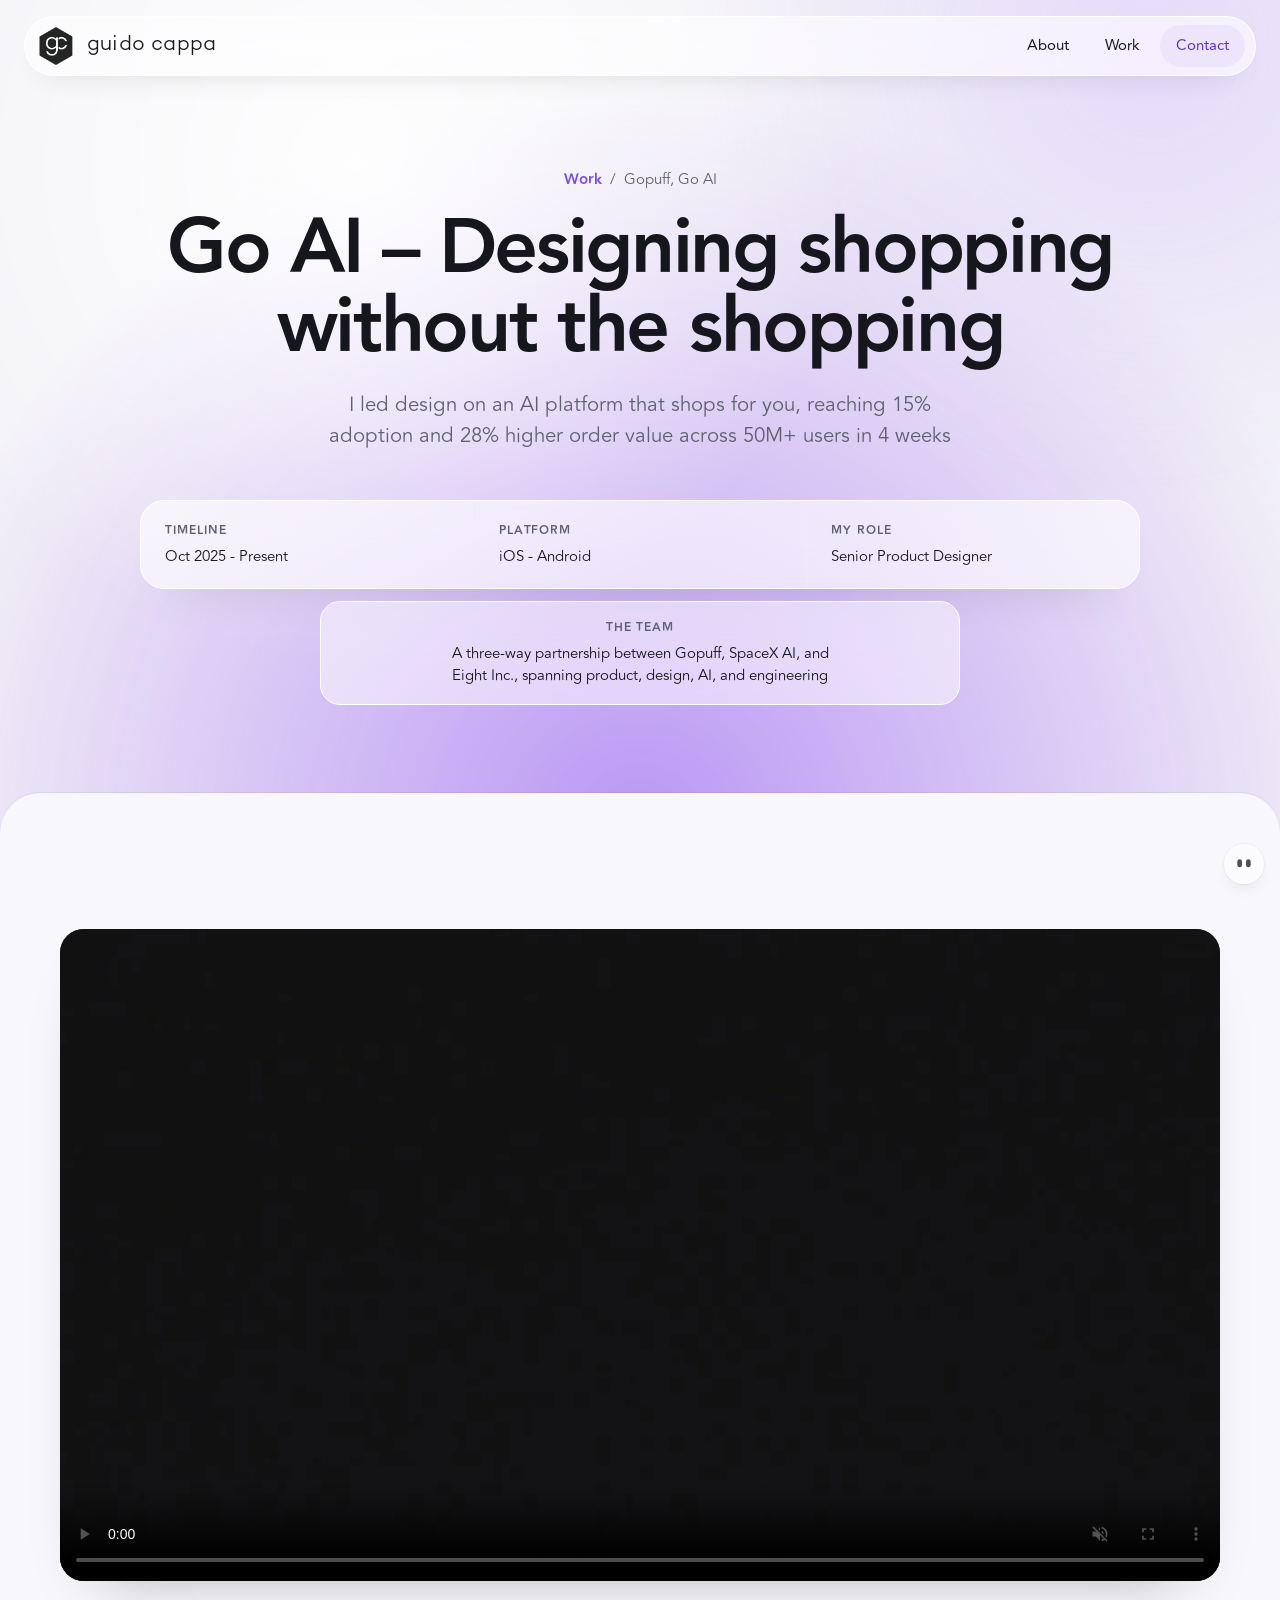
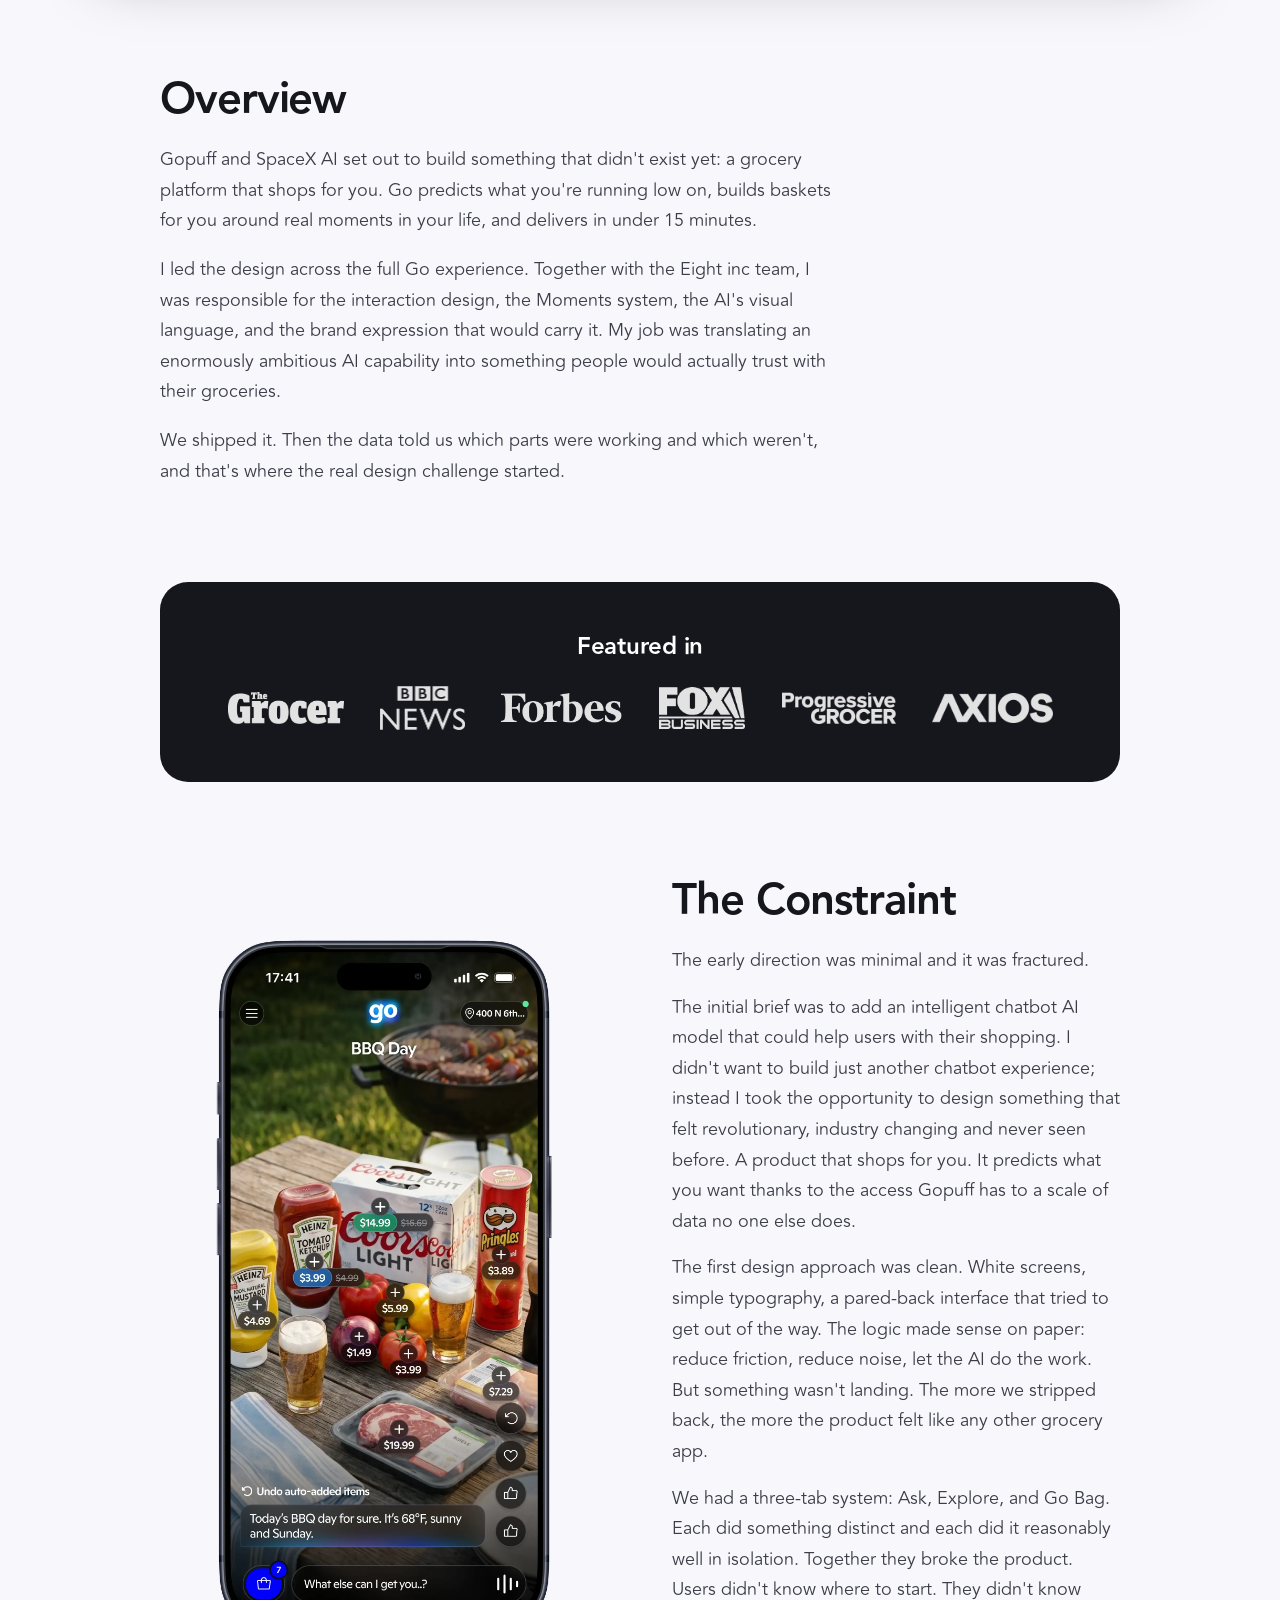
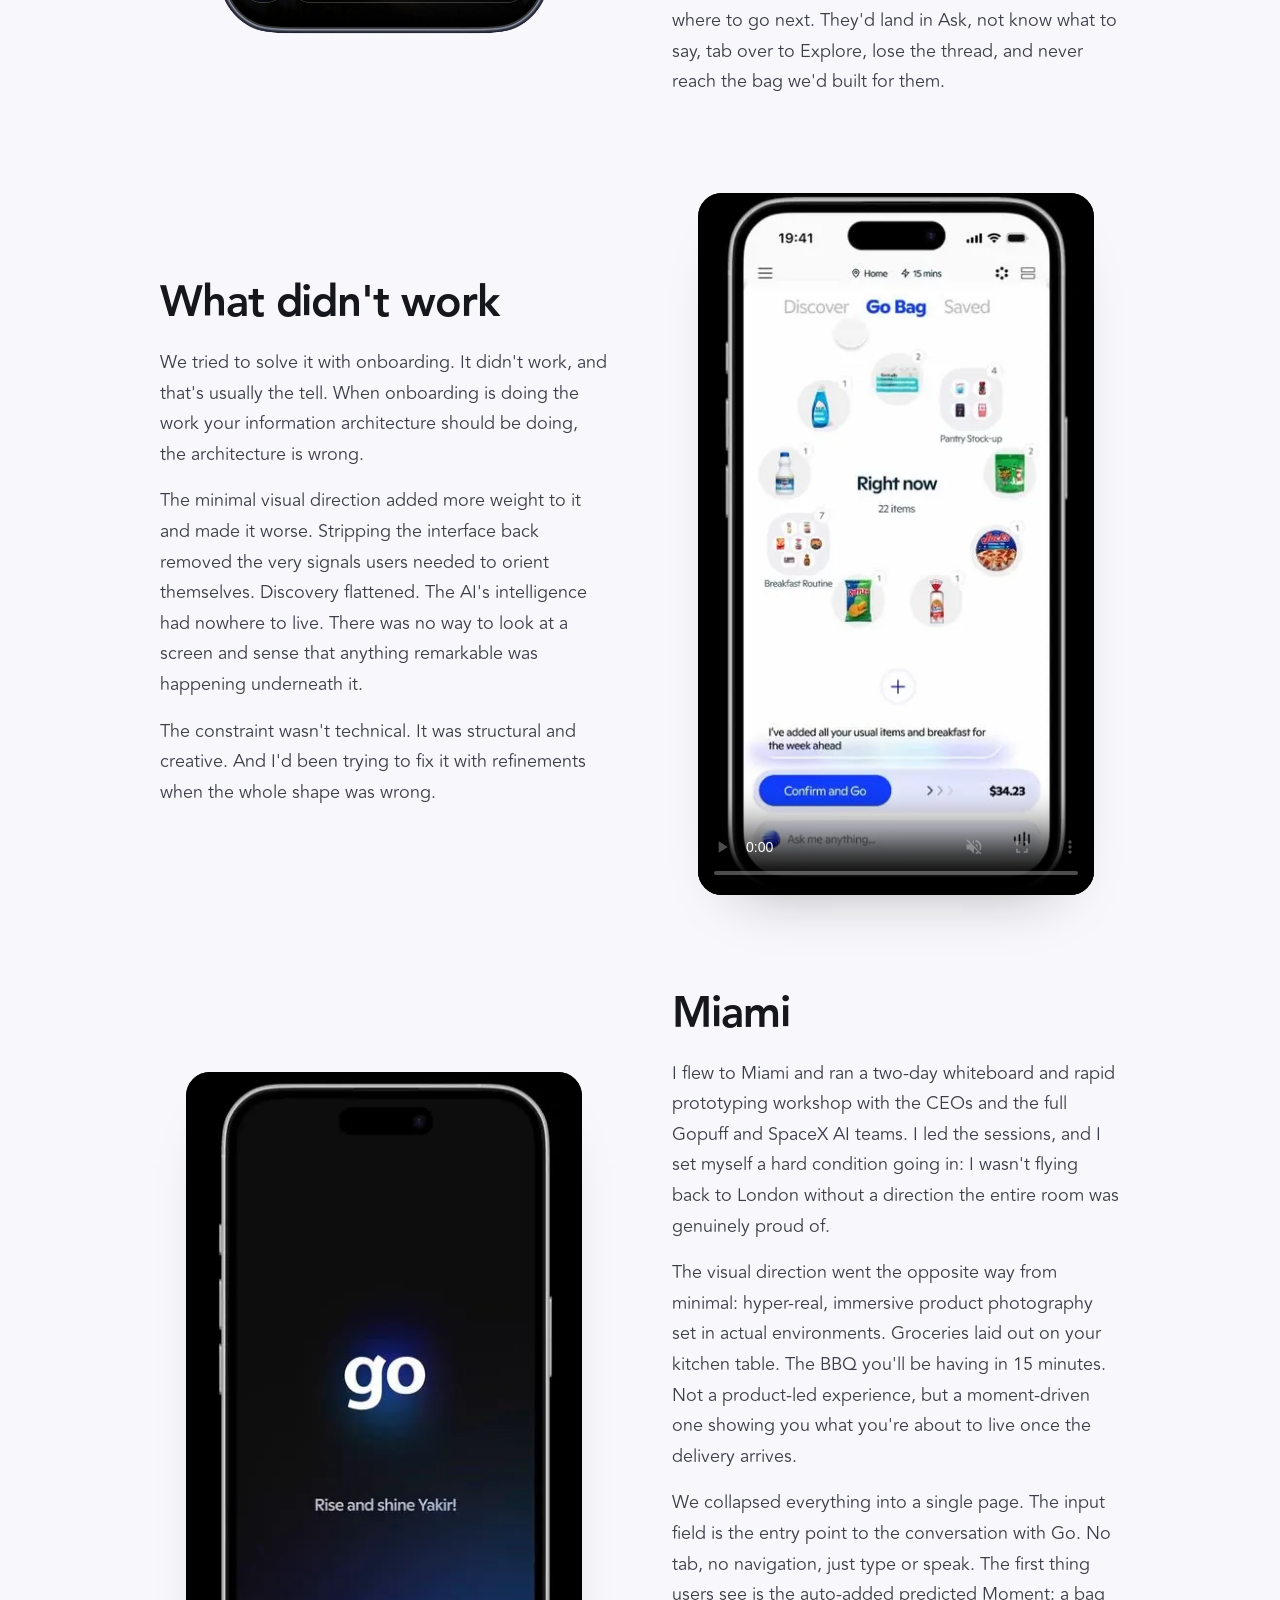
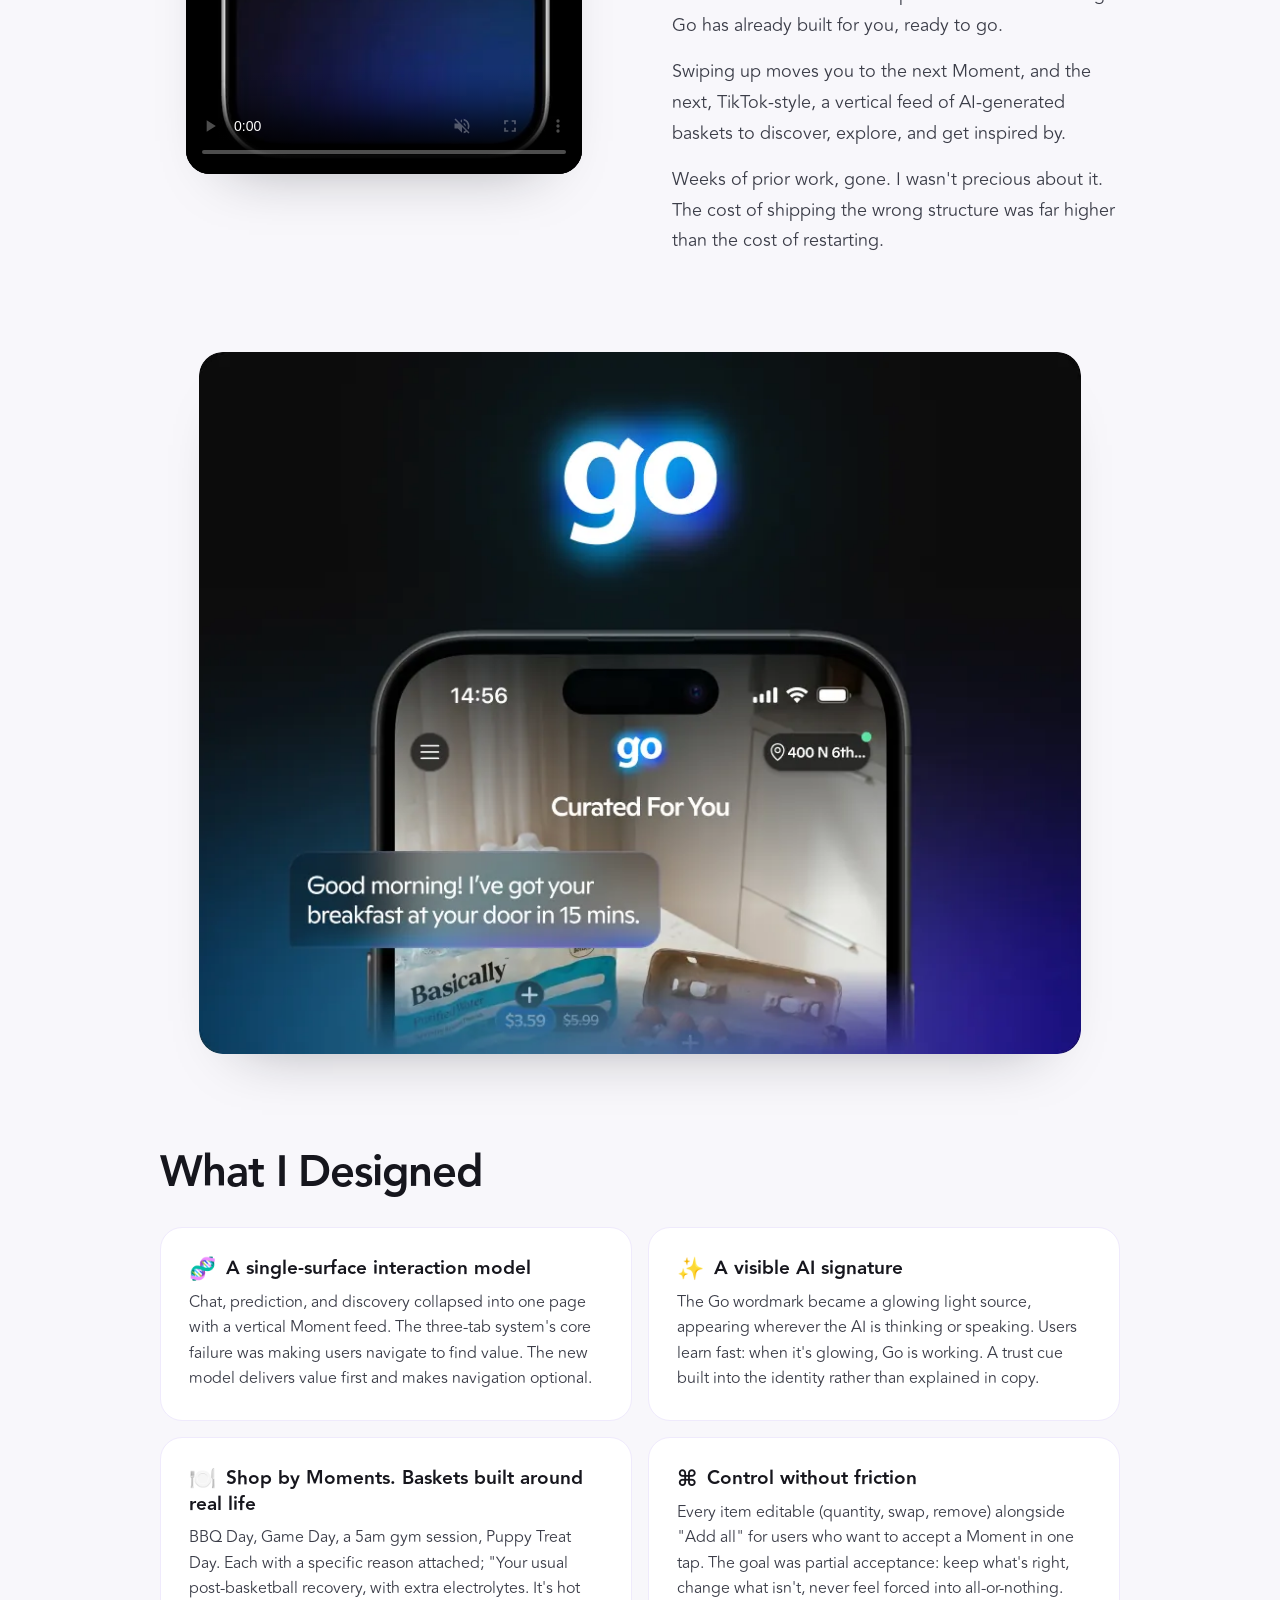
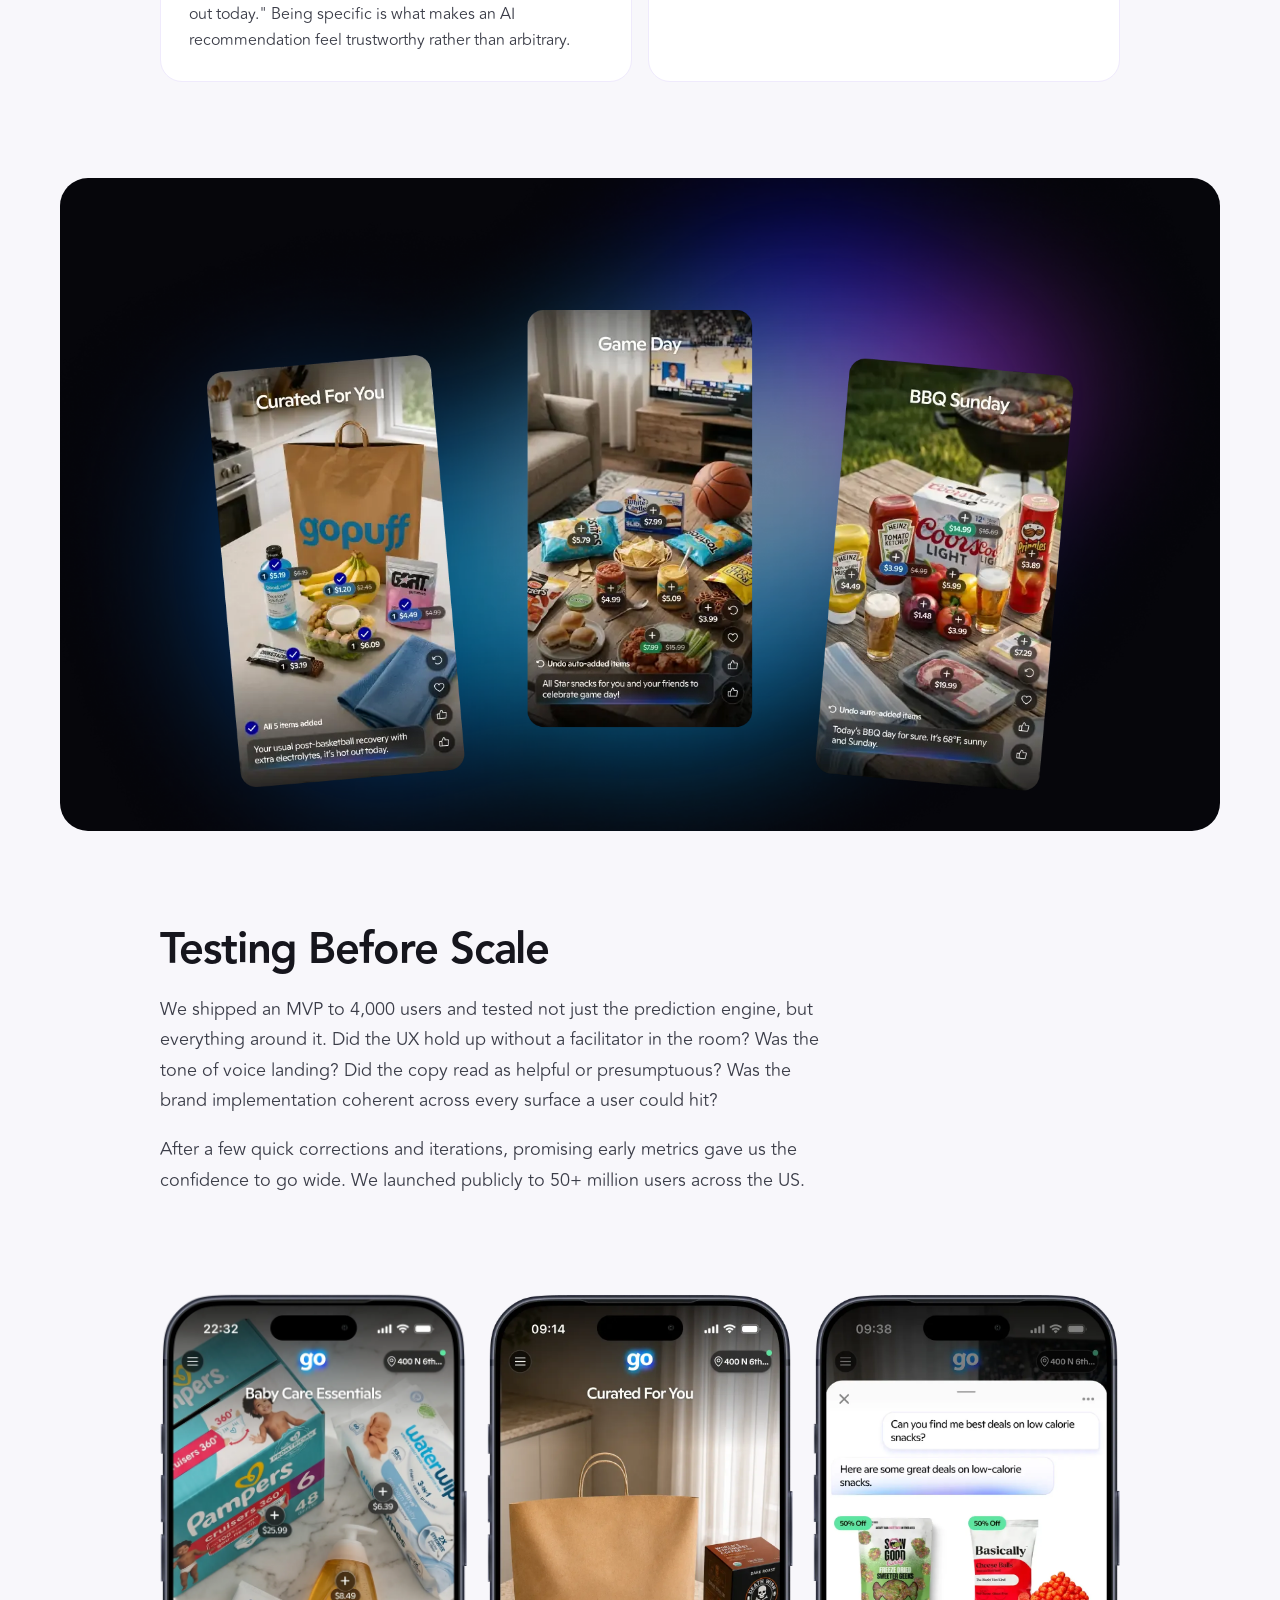
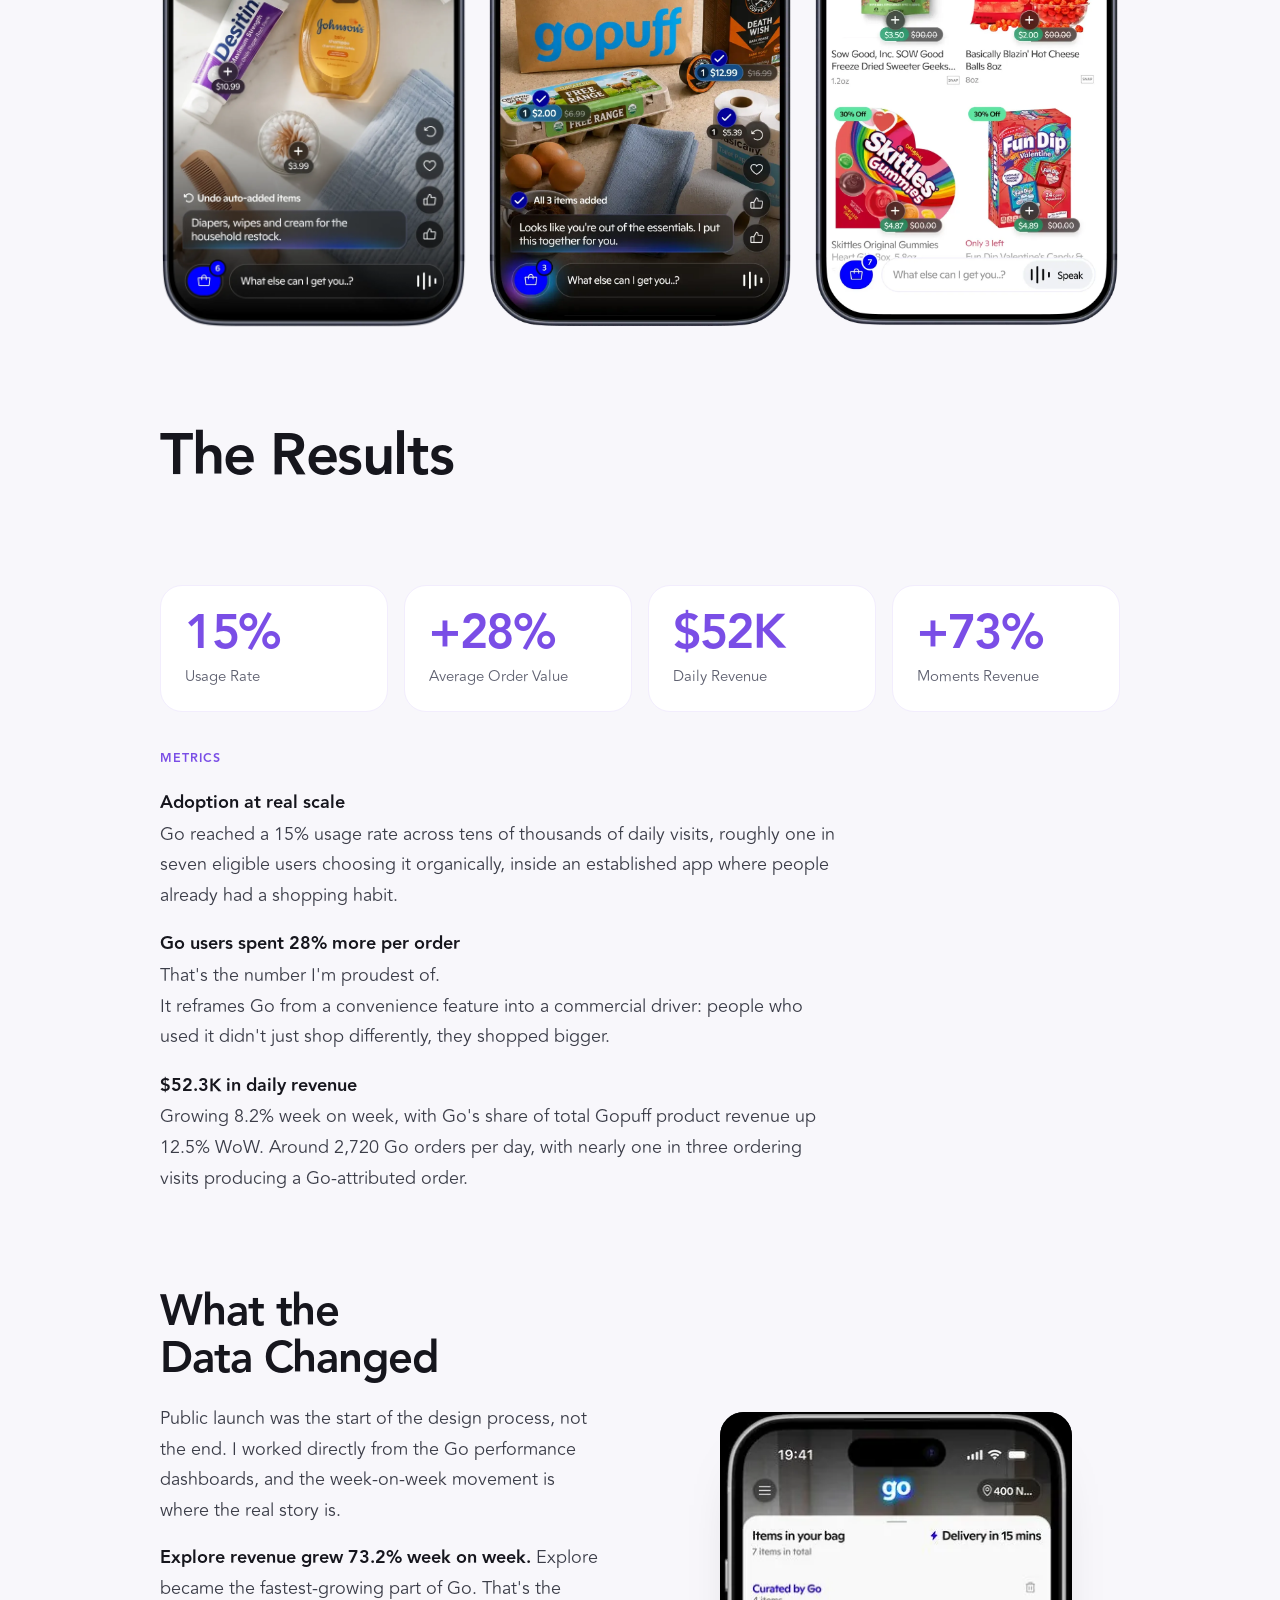
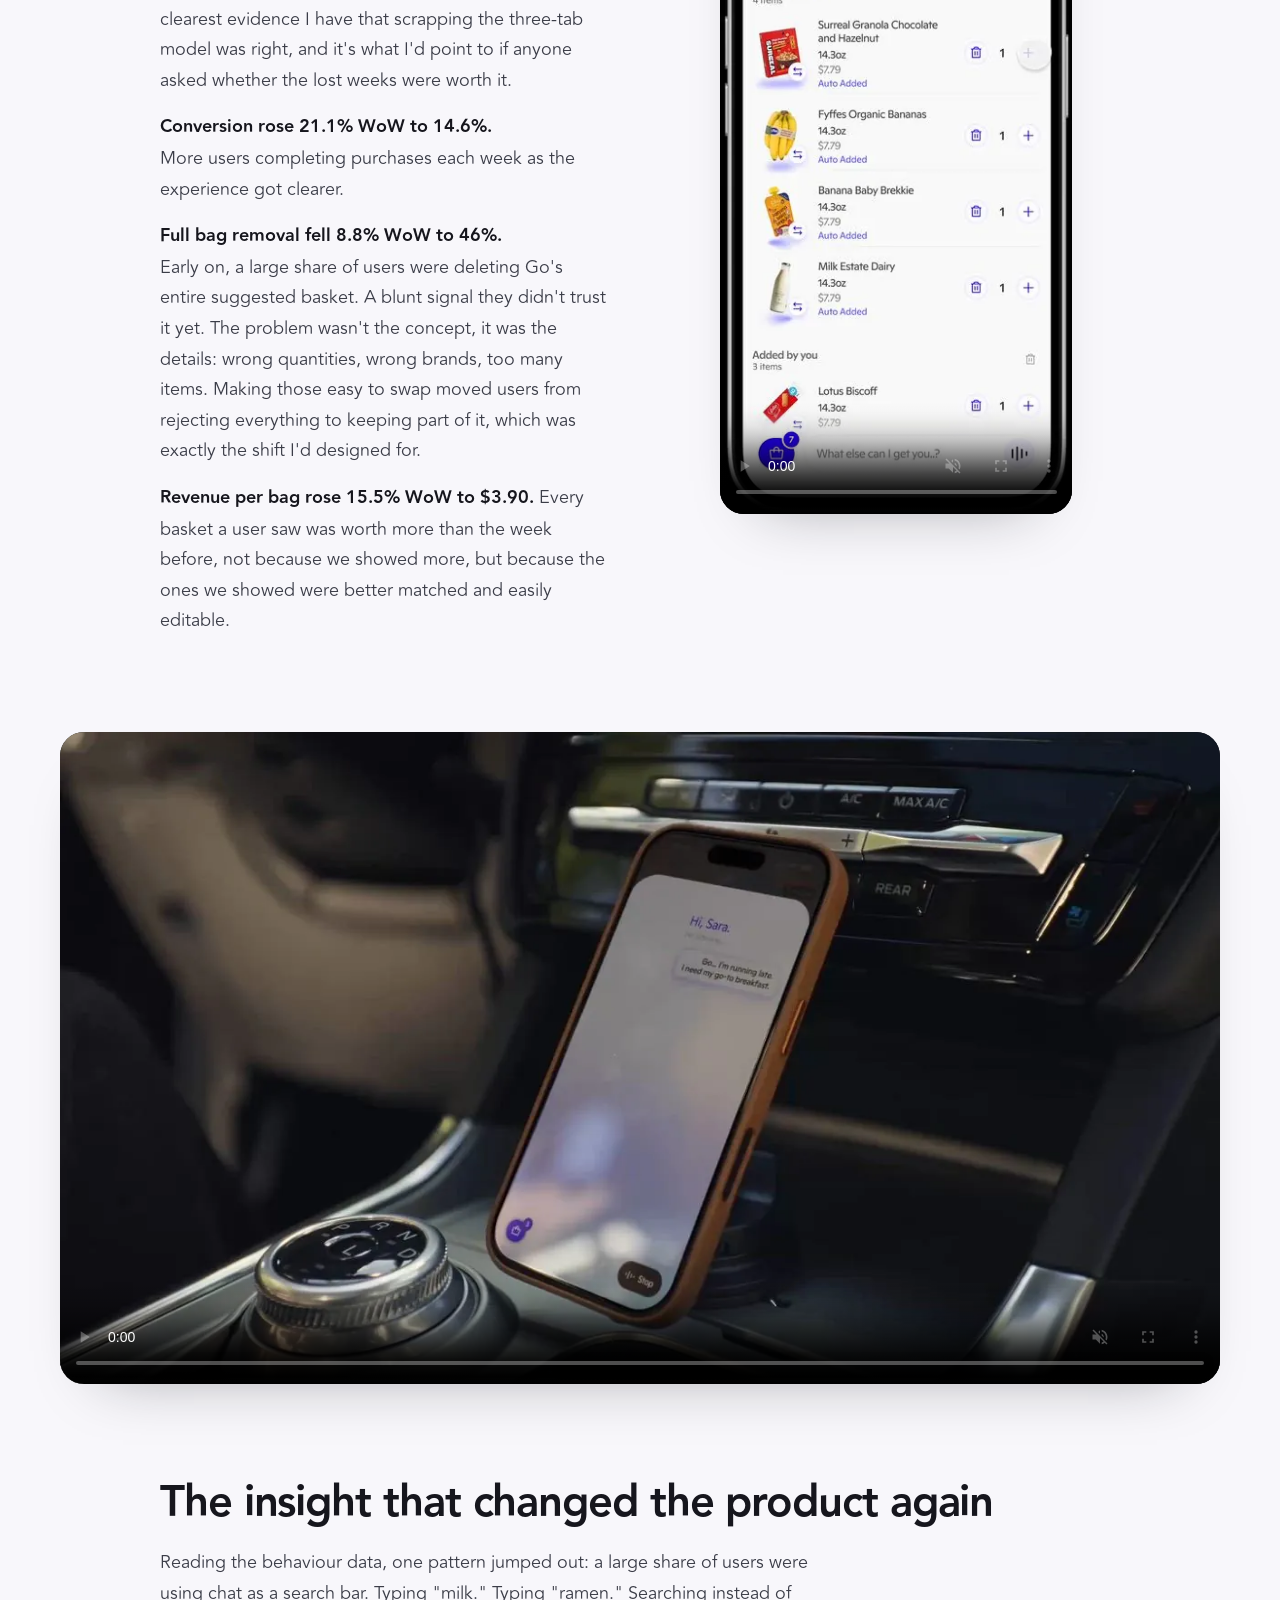
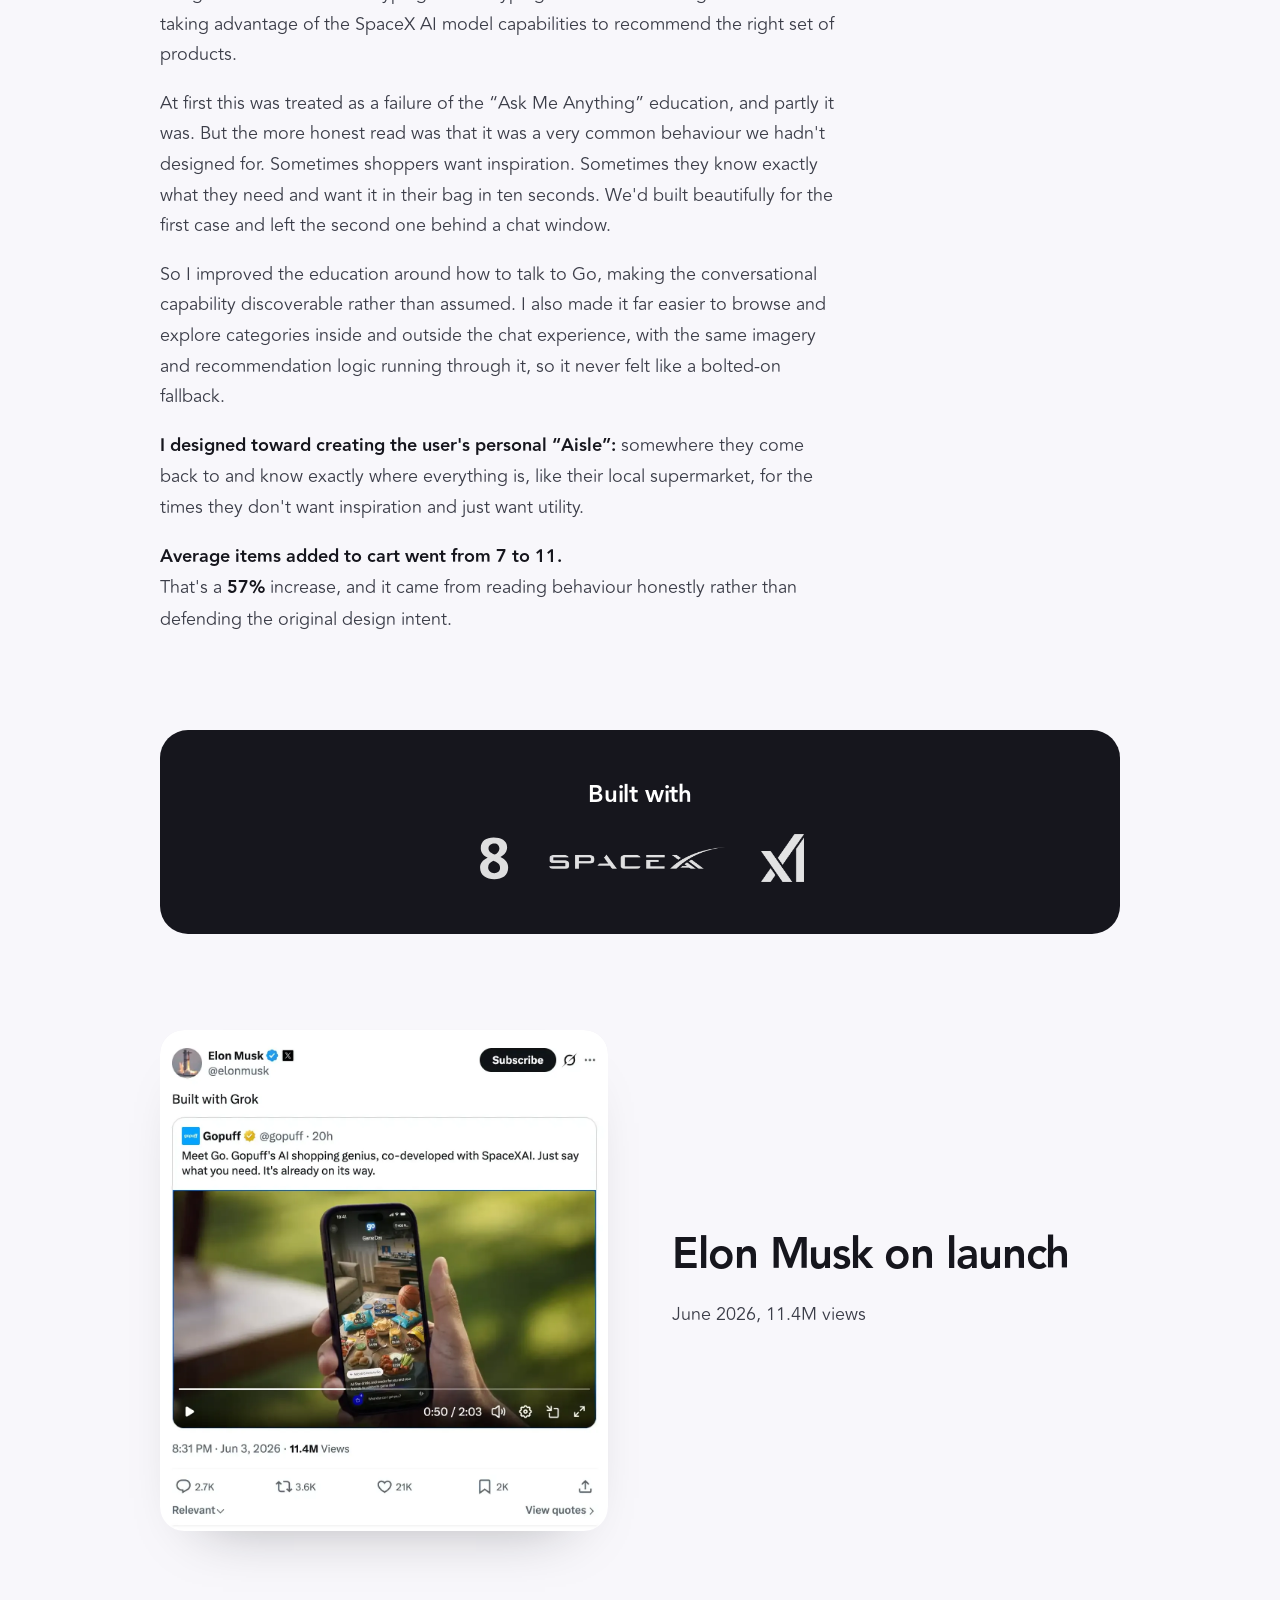
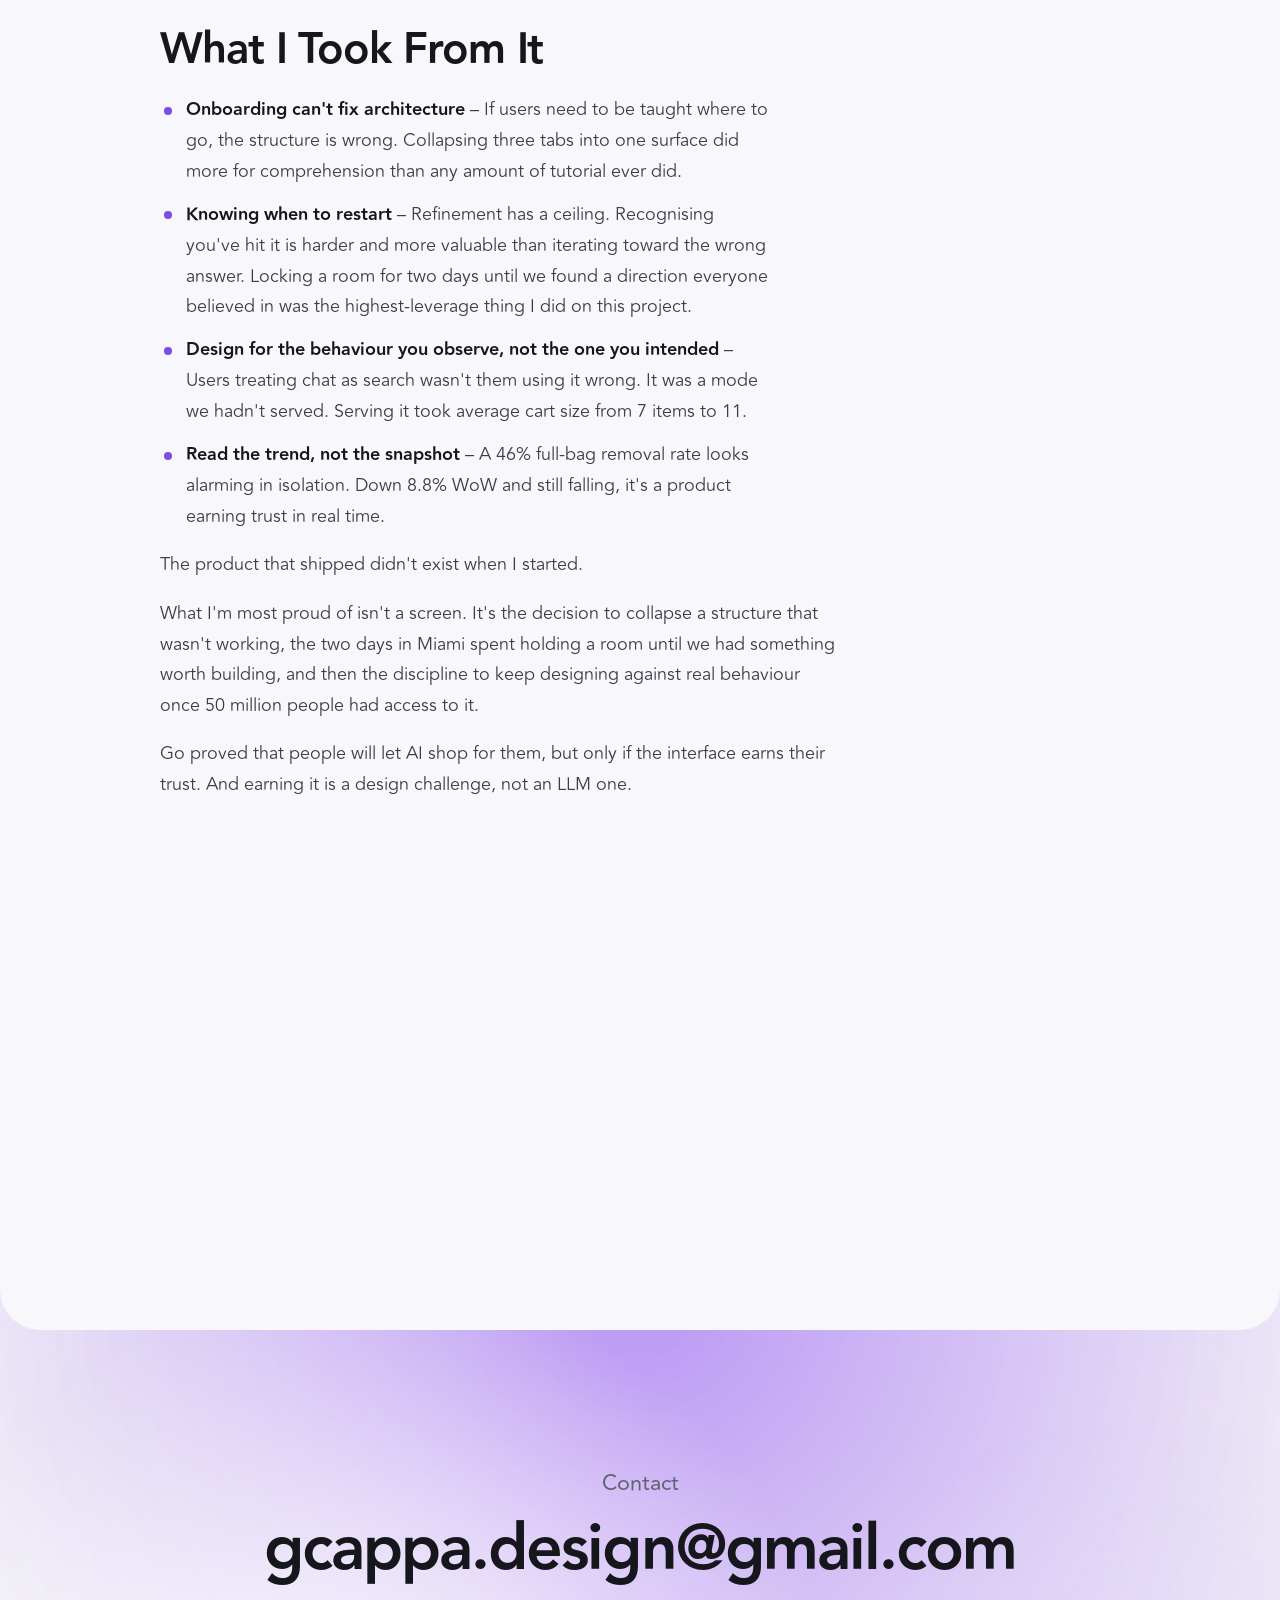
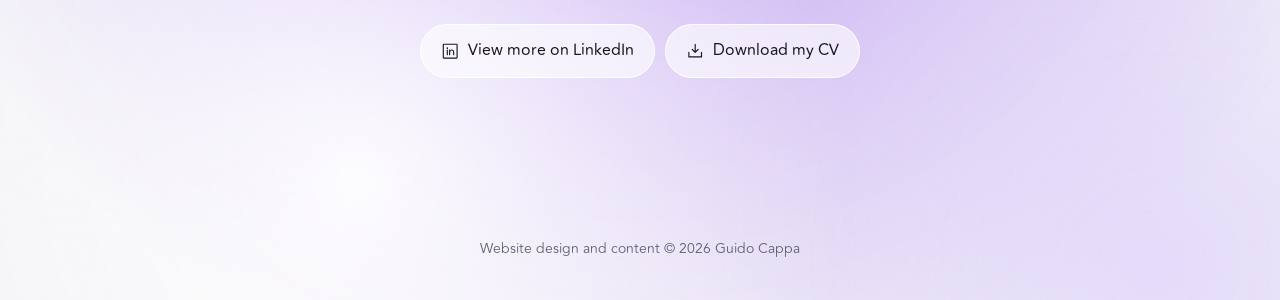
==== commit dd3508c1: "Fix five missing spaces; chat reads the pages; editing guide - Missing spaces in Gopuff (2), the sma" ====
--- a/gopuff-go-ai/index.html
+++ b/gopuff-go-ai/index.html
@@ -43,7 +43,7 @@
   </div>
 </section>
 <main class="stage cs">
-<section class="cs-block cs-wide reveal"><div class="cs-frame cs-frame--video"><video class="cs-video" src="media/meet-go-gopuff-s-ai.mp4" width="1280" height="720" poster="media/meet-go-gopuff-s-ai-poster-0000000.webp" muted loop playsinline preload="none" data-autoplay aria-label="Product demo video"></video></div></section><section class="cs-block cs-block--text reveal"><h2 class="cs-h">Overview</h2><p data-tldr="Go is a grocery app that shops for you and delivers in under 15 minutes.">Gopuff and SpaceX AI set out to build something that didn't exist yet: a grocery platform that shops for you. Go predicts what you're running low on, builds baskets for you around real moments in your life, and delivers in under 15 minutes.</p><p data-tldr="I led Go&#x27;s design with the Eight Inc team, making very ambitious AI feel trustworthy.">I led the design across the full Go experience. Together with the Eight inc team, I was responsible for the interaction design, the Moments system, the AI's visual language, and the brand expression that would carry it. My job was translating an enormously ambitious AI capability into something people would actually trust with their groceries.</p><p>We shipped it. Then the data told us which parts were working and which weren't, and that's where the real design challenge started.</p></section><section class="cs-block reveal"><div class="cs-press"><h2 class="cs-h">Featured in</h2><div class="cs-logos"><a href="https://www.thegrocer.co.uk/news/rapid-grocer-gopuff-launches-in-app-ai-with-elon-musks-spacexai/719716.article" target="_blank" rel="noopener"><img src="media/grocer-logo-2012-white-rgb354px-656131.webp" style="--w: 116; --h: 32" width="116" height="32" loading="lazy" decoding="async" alt=""></a><a href="https://www.linkedin.com/posts/julia-caesar-b42112_great-to-have-yakir-gola-of-gopuff-on-my-activity-7477391317174620161-5KID?utm_source=share&amp;utm_medium=member_desktop&amp;rcm=ACoAACE0Ce8BayQ6nIi2rZ_OS9SPOEFaSBRGaGs" target="_blank" rel="noopener"><img src="media/bbc-news-logo.webp" style="--w: 85; --h: 44" width="85" height="44" loading="lazy" decoding="async" alt=""></a><a href="https://www.forbes.com/sites/daveknox/2026/06/12/how-gopuff-and-spacexs-xai-are-reinventing-instant-shopping-with-go/" target="_blank" rel="noopener"><img src="media/forbes-logo-white.webp" style="--w: 122; --h: 30" width="122" height="30" loading="lazy" decoding="async" alt=""></a><a href="https://www.foxbusiness.com/video/6398236036112" target="_blank" rel="noopener"><img src="media/fox-business-white-small-png.webp" style="--w: 87; --h: 42" width="87" height="42" loading="lazy" decoding="async" alt=""></a><a href="https://progressivegrocer.com/gopuff-launches-ai-driven-predictive-shopping-feature-spacexai" target="_blank" rel="noopener"><img src="media/image.webp" style="--w: 114; --h: 33" width="114" height="33" loading="lazy" decoding="async" alt=""></a><a href="https://www.axios.com/2026/06/03/exclusive-spacexai-and-gopuff-help-you-shop-for-more-stuff" target="_blank" rel="noopener"><img src="media/axios-logo-white-1.webp" style="--w: 121; --h: 31" width="121" height="31" loading="lazy" decoding="async" alt=""></a></div></div></section><section class="cs-block cs-split cs-split--media-left reveal"><div class="cs-split__media"><div class="cs-frame cs-frame--clear"><img src="media/bbq-scene.webp" width="1280" height="2667" loading="lazy" decoding="async" alt=""></div></div><div class="cs-split__text"><h2 class="cs-h">The Constraint</h2><p>The early direction was minimal and it was fractured.</p><p data-tldr="The brief was a chatbot. I pushed for a product that does the shopping for you.">The initial brief was to add an intelligent chatbot AI model that could help users with their shopping. I didn't want to build just another chatbot experience; instead I took the opportunity to design something that felt revolutionary, industry changing and never seen before. A product that shops for you. It predicts what you want thanks to the access Gopuff has to a scale of data no one else does.</p><p data-tldr="The first, minimal design made Go feel like any other grocery app.">The first design approach was clean. White screens, simple typography, a pared-back interface that tried to get out of the way. The logic made sense on paper: reduce friction, reduce noise, let the AI do the work.But something wasn't landing. The more we stripped back, the more the product felt like any other grocery app.</p><p data-tldr="Three tabs confused people: they didn&#x27;t know where to start or where to go next.">We had a three-tab system: Ask, Explore, and Go Bag. Each did something distinct and each did it reasonably well in isolation. Together they broke the product. Users didn't know where to start. They didn't know where to go next. They'd land in Ask, not know what to say, tab over to Explore, lose the thread, and never reach the bag we'd built for them.</p></div></section><section class="cs-block cs-split cs-split--media-right reveal"><div class="cs-split__media"><div class="cs-frame cs-frame--video"><video class="cs-video" src="media/old-ui.mp4" width="406" height="720" poster="media/old-ui-poster-0000000.webp" muted loop playsinline preload="none" data-autoplay aria-label="Product demo video"></video></div></div><div class="cs-split__text"><h2 class="cs-h">What didn't work</h2><p>We tried to solve it with onboarding. It didn't work, and that's usually the tell. When onboarding is doing the work your information architecture should be doing, the architecture is wrong.</p><p data-tldr="Stripping the design back hid the signals people needed, and the AI&#x27;s smarts with them.">The minimal visual direction added more weight to it and made it worse. Stripping the interface back removed the very signals users needed to orient themselves. Discovery flattened. The AI's intelligence had nowhere to live. There was no way to look at a screen and sense that anything remarkable was happening underneath it.</p><p>The constraint wasn't technical. It was structural and creative. And I'd been trying to fix it with refinements when the whole shape was wrong.</p></div></section><section class="cs-block cs-split cs-split--media-left reveal"><div class="cs-split__media"><div class="cs-frame cs-frame--video"><video class="cs-video" src="media/go-intro.mp4" width="406" height="720" poster="media/go-intro-poster-0000000.webp" muted loop playsinline preload="none" data-autoplay aria-label="Product demo video"></video></div></div><div class="cs-split__text"><h2 class="cs-h">Miami</h2><p data-tldr="I ran a two-day workshop in Miami and wouldn&#x27;t leave without a direction everyone loved.">I flew to Miami and ran a two-day whiteboard and rapid prototyping workshop with the CEOs and the full Gopuff and SpaceX AI teams. I led the sessions, and I set myself a hard condition going in: I wasn't flying back to London without a direction the entire room was genuinely proud of.</p><p data-tldr="The new look: real-life photos of the moment your delivery makes possible.">The visual direction went the opposite way from minimal: hyper-real, immersive product photography set in actual environments. Groceries laid out on your kitchen table. The BBQ you'll be having in 15 minutes. Not a product-led experience, but a moment-driven one showing you what you're about to live once the delivery arrives.</p><p data-tldr="Everything became one page: type or speak, and a ready-made bag is already waiting.">We collapsed everything into a single page.The input field is the entry point to the conversation with Go. No tab, no navigation, just type or speak. The first thing users see is the auto-added predicted Moment: a bag Go has already built for you, ready to go.</p><p>Swiping up moves you to the next Moment, and the next, TikTok-style, a vertical feed of AI-generated baskets to discover, explore, and get inspired by.</p><p>Weeks of prior work, gone. I wasn't precious about it. The cost of shipping the wrong structure was far higher than the cost of restarting.</p></div></section><section class="cs-block cs-block--media reveal"><div class="cs-frame"><img src="media/1st-splash-screen.webp" width="900" height="716" loading="lazy" decoding="async" alt=""></div></section><section class="cs-block cs-block--cards reveal"><h2 class="cs-h">What I Designed</h2><div class="cs-cards cs-cards--4"><div class="cs-card"><h3><span class="cs-card__icon" aria-hidden="true">🧬</span>A single-surface interaction model</h3><p data-tldr="One page with a feed of Moments: value first, navigation optional.">Chat, prediction, and discovery collapsed into one page with a vertical Moment feed. The three-tab system's core failure was making users navigate to find value. The new model delivers value first and makes navigation optional.</p></div><div class="cs-card"><h3><span class="cs-card__icon" aria-hidden="true">✨</span>A visible AI signature</h3><p data-tldr="The Go logo glows whenever the AI is working, so people know without being told.">The Go wordmark became a glowing light source, appearing wherever the AI is thinking or speaking. Users learn fast: when it's glowing, Go is working. A trust cue built into the identity rather than explained in copy.</p></div><div class="cs-card"><h3><span class="cs-card__icon" aria-hidden="true">🍽️</span>Shop by Moments. Baskets built around real life</h3><p data-tldr="Each Moment comes with a specific reason, and that&#x27;s what makes it feel trustworthy.">BBQ Day, Game Day, a 5am gym session, Puppy Treat Day. Each with a specific reason attached; "Your usual post-basketball recovery, with extra electrolytes. It's hot out today." Being specific is what makes an AI recommendation feel trustworthy rather than arbitrary.</p></div><div class="cs-card"><h3><span class="cs-card__icon" aria-hidden="true">⌘</span>Control without friction</h3><p data-tldr="Every item can be changed, or you add the whole Moment in one tap.">Every item editable (quantity, swap, remove) alongside "Add all" for users who want to accept a Moment in one tap. The goal was partial acceptance: keep what's right, change what isn't, never feel forced into all-or-nothing.</p></div></div></section><section class="cs-block cs-wide cs-stack reveal"><div class="cs-stack__stage"><img class="cs-stack__back" src="media/glow.webp" width="1600" height="1209" loading="lazy" decoding="async" alt=""><img class="cs-stack__front" src="media/just-3.webp" width="1440" height="1176" loading="lazy" decoding="async" alt=""></div></section><section class="cs-block cs-block--text reveal"><h2 class="cs-h">Testing Before Scale</h2><p data-tldr="We shipped to 4,000 users and tested the UX, tone, copy and brand, not just the predictions.">We shipped an MVP to 4,000 users and tested not just the prediction engine, but everything around it. Did the UX hold up without a facilitator in the room? Was the tone of voice landing? Did the copy read as helpful or presumptuous? Was the brand implementation coherent across every surface a user could hit?</p><p>After a few quick corrections and iterations, promising early metrics gave us the confidence to go wide. We launched publicly to 50+ million users across the US.</p></section><section class="cs-block cs-block--media reveal"><div class="cs-gallery cs-gallery--3"><div class="cs-frame cs-frame--clear"><img src="media/group-302.webp" width="1280" height="2667" loading="lazy" decoding="async" alt=""></div><div class="cs-frame cs-frame--clear"><img src="media/go-bag-design-restock-essentials.webp" width="902" height="1878" loading="lazy" decoding="async" alt=""></div><div class="cs-frame cs-frame--clear"><img src="media/more-complicated-order.webp" width="902" height="1877" loading="lazy" decoding="async" alt=""></div></div></section><section class="cs-block cs-block--text reveal"><h2 class="cs-h cs-h--big">The Results</h2></section><section class="cs-block cs-block--stats reveal"><dl class="cs-stats"><div><dt>usage Rate</dt><dd>15%</dd></div><div><dt>Average Order Value</dt><dd>+28%</dd></div><div><dt>Daily Revenue</dt><dd>$52K</dd></div><div><dt>Moments Revenue</dt><dd>+73%</dd></div></dl><p class="cs-eyebrow">Metrics</p><p data-tldr="About one in seven eligible users chose Go on their own: a 15% usage rate."><strong>Adoption at real scale<br></strong>Go reached a 15% usage rate across tens of thousands of daily visits, roughly one in seven eligible users choosing it organically, inside an established app where people already had a shopping habit.</p><p data-tldr="Go users spent 28% more per order. That&#x27;s the number I&#x27;m proudest of."><strong>Go users spent 28% more per order<br></strong>That's the number I'm proudest of.<br>It reframes Go from a convenience feature into a commercial driver: people who used it didn't just shop differently, they shopped bigger.</p><p data-tldr="Go made $52.3K a day, growing 8.2% week on week, with about 2,720 orders a day."><strong>$52.3K in daily revenue<br></strong>Growing 8.2% week on week, with Go's share of total Gopuff product revenue up 12.5% WoW. Around 2,720 Go orders per day, with nearly one in three ordering visits producing a Go-attributed order.</p></section><section class="cs-block cs-split cs-split--media-right reveal"><div class="cs-split__media"><div class="cs-frame cs-frame--video"><video class="cs-video" src="media/swapping-and-adding-in-basket.mp4" width="362" height="720" poster="media/swapping-and-adding-in-basket-poster-0000000.webp" muted loop playsinline preload="none" data-autoplay aria-label="Product demo video"></video></div></div><div class="cs-split__text"><h2 class="cs-h">What the Data Changed</h2><p>Public launch was the start of the design process, not the end. I worked directly from the Go performance dashboards, and the week-on-week movement is where the real story is.</p><p data-tldr="Explore grew 73.2% week on week, proof that dropping the three tabs was right."><strong>Explore revenue grew 73.2% week on week.</strong> Explore became the fastest-growing part of Go. That's the clearest evidence I have that scrapping the three-tab model was right, and it's what I'd point to if anyone asked whether the lost weeks were worth it.</p><p><strong>Conversion rose 21.1% WoW to 14.6%.</strong><br>More users completing purchases each week as the experience got clearer.</p><p data-tldr="Easier swaps meant fewer people deleting whole bags: down 8.8% to 46%."><strong>Full bag removal fell 8.8% WoW to 46%.</strong><br>Early on, a large share of users were deleting Go's entire suggested basket. A blunt signal they didn't trust it yet. The problem wasn't the concept, it was the details: wrong quantities, wrong brands, too many items. Making those easy to swap moved users from rejecting everything to keeping part of it, which was exactly the shift I'd designed for.</p><p data-tldr="Each bag was worth more every week, up 15.5% to $3.90, because it matched people better."><strong>Revenue per bag rose 15.5% WoW to $3.90.</strong> Every basket a user saw was worth more than the week before, not because we showed more, but because the ones we showed were better matched and easily editable.</p></div></section><section class="cs-block cs-wide reveal"><div class="cs-frame cs-frame--video"><video class="cs-video" src="media/only-ui-promo.mp4" width="1280" height="720" poster="media/only-ui-promo-poster-0000000.webp" muted loop playsinline preload="none" data-autoplay aria-label="Product demo video"></video></div></section><section class="cs-block cs-block--text reveal"><h2 class="cs-h">The insight that changed the product again</h2><p data-tldr="Lots of people used the chat like a search bar, typing just &quot;milk&quot;.">Reading the behaviour data, one pattern jumped out: a large share of users were using chat as a search bar. Typing "milk." Typing "ramen." Searching instead of taking advantage of the SpaceX AI model capabilities to recommend the right set of products.</p><p data-tldr="Sometimes shoppers want ideas, sometimes just the item, fast. We&#x27;d only designed for ideas.">At first this was treated as a failure of the “Ask Me Anything” education, and partly it was. But the more honest read was that it was a very common behaviour we hadn't designed for. Sometimes shoppers want inspiration. Sometimes they know exactly what they need and want it in their bag in ten seconds. We'd built beautifully for the first case and left the second one behind a chat window.</p><p data-tldr="I showed people how to talk to Go and made browsing easy, inside and outside the chat.">So I improved the education around how to talk to Go, making the conversational capability discoverable rather than assumed. I also made it far easier to browse and explore categories inside and outside the chat experience, with the same imagery and recommendation logic running through it, so it never felt like a bolted-on fallback.</p><p data-tldr="A personal Aisle: one place where you always know where everything is."><strong>I designed toward creating the user's personal “Aisle”:</strong> somewhere they come back to and know exactly where everything is, like their local supermarket, for the times they don't want inspiration and just want utility.</p><p><strong>Average items added to cart went from 7 to 11.</strong><br>That's a <strong>57%</strong> increase, and it came from reading behaviour honestly rather than defending the original design intent.</p></section><section class="cs-block reveal"><div class="cs-press"><h2 class="cs-h">Built with</h2><div class="cs-logos"><a href="https://www.instagram.com/p/DZXe1Ywmp73/?utm_source=ig_web_button_share_sheet" target="_blank" rel="noopener"><img src="media/svgexport-1.svg" style="--w: 37; --h: 48" width="37" height="48" loading="lazy" decoding="async" alt=""></a><a href="https://x.ai/news/grok-gopuff" target="_blank" rel="noopener"><img src="media/image-1.webp" style="--w: 176; --h: 22" width="176" height="22" loading="lazy" decoding="async" alt=""></a><a href="https://x.ai/news/grok-gopuff" target="_blank" rel="noopener"><img src="media/xai.webp" style="--w: 44; --h: 48" width="44" height="48" loading="lazy" decoding="async" alt=""></a></div></div></section><section class="cs-block cs-split cs-split--media-left reveal"><div class="cs-split__media"><div class="cs-frame"><a href="https://x.com/elonmusk/status/2062255860433506323" target="_blank" rel="noopener"><img src="media/cleanshot-2026-06-04-at-09-30-02-2x.webp" width="1194" height="1334" loading="lazy" decoding="async" alt=""></a></div></div><div class="cs-split__text"><h2 class="cs-h">Elon Musk on launch</h2><p>June 2026, 11.4M views</p></div></section><section class="cs-block cs-block--text reveal"><h2 class="cs-h">What I Took From It</h2><ul class="cs-list"><li><strong>Onboarding can't fix architecture</strong> – If users need to be taught where to go, the structure is wrong. Collapsing three tabs into one surface did more for comprehension than any amount of tutorial ever did.</li><li><strong>Knowing when to restart</strong> – Refinement has a ceiling. Recognising you've hit it is harder and more valuable than iterating toward the wrong answer. Locking a room for two days until we found a direction everyone believed in was the highest-leverage thing I did on this project.</li><li><strong>Design for the behaviour you observe, not the one you intended</strong> – Users treating chat as search wasn't them using it wrong. It was a mode we hadn't served. Serving it took average cart size from 7 items to 11.</li><li><strong>Read the trend, not the snapshot</strong> – A 46% full-bag removal rate looks alarming in isolation. Down 8.8% WoW and still falling, it's a product earning trust in real time.</li></ul><p>The product that shipped didn't exist when I started.</p><p data-tldr="What I&#x27;m proudest of: scrapping what didn&#x27;t work, then designing from real behaviour.">What I'm most proud of isn't a screen. It's the decision to collapse a structure that wasn't working, the two days in Miami spent holding a room until we had something worth building, and then the discipline to keep designing against real behaviour once 50 million people had access to it.</p><p>Go proved that people will let AI shop for them, but only if the interface earns their trust. And earning it is a design challenge, not an LLM one.</p></section><section class="cs-block cs-block--text reveal"><p class="cs-cta"><a class="btn btn--accent" href="https://www.gopuff.com/go/ai" target="_blank" rel="noopener">See it Live <svg class="icon" aria-hidden="true"><use href="#i-arrow-up-right"/></svg></a></p></section>
+<section class="cs-block cs-wide reveal"><div class="cs-frame cs-frame--video"><video class="cs-video" src="media/meet-go-gopuff-s-ai.mp4" width="1280" height="720" poster="media/meet-go-gopuff-s-ai-poster-0000000.webp" muted loop playsinline preload="none" data-autoplay aria-label="Product demo video"></video></div></section><section class="cs-block cs-block--text reveal"><h2 class="cs-h">Overview</h2><p data-tldr="Go is a grocery app that shops for you and delivers in under 15 minutes.">Gopuff and SpaceX AI set out to build something that didn't exist yet: a grocery platform that shops for you. Go predicts what you're running low on, builds baskets for you around real moments in your life, and delivers in under 15 minutes.</p><p data-tldr="I led Go&#x27;s design with the Eight Inc team, making very ambitious AI feel trustworthy.">I led the design across the full Go experience. Together with the Eight inc team, I was responsible for the interaction design, the Moments system, the AI's visual language, and the brand expression that would carry it. My job was translating an enormously ambitious AI capability into something people would actually trust with their groceries.</p><p>We shipped it. Then the data told us which parts were working and which weren't, and that's where the real design challenge started.</p></section><section class="cs-block reveal"><div class="cs-press"><h2 class="cs-h">Featured in</h2><div class="cs-logos"><a href="https://www.thegrocer.co.uk/news/rapid-grocer-gopuff-launches-in-app-ai-with-elon-musks-spacexai/719716.article" target="_blank" rel="noopener"><img src="media/grocer-logo-2012-white-rgb354px-656131.webp" style="--w: 116; --h: 32" width="116" height="32" loading="lazy" decoding="async" alt=""></a><a href="https://www.linkedin.com/posts/julia-caesar-b42112_great-to-have-yakir-gola-of-gopuff-on-my-activity-7477391317174620161-5KID?utm_source=share&amp;utm_medium=member_desktop&amp;rcm=ACoAACE0Ce8BayQ6nIi2rZ_OS9SPOEFaSBRGaGs" target="_blank" rel="noopener"><img src="media/bbc-news-logo.webp" style="--w: 85; --h: 44" width="85" height="44" loading="lazy" decoding="async" alt=""></a><a href="https://www.forbes.com/sites/daveknox/2026/06/12/how-gopuff-and-spacexs-xai-are-reinventing-instant-shopping-with-go/" target="_blank" rel="noopener"><img src="media/forbes-logo-white.webp" style="--w: 122; --h: 30" width="122" height="30" loading="lazy" decoding="async" alt=""></a><a href="https://www.foxbusiness.com/video/6398236036112" target="_blank" rel="noopener"><img src="media/fox-business-white-small-png.webp" style="--w: 87; --h: 42" width="87" height="42" loading="lazy" decoding="async" alt=""></a><a href="https://progressivegrocer.com/gopuff-launches-ai-driven-predictive-shopping-feature-spacexai" target="_blank" rel="noopener"><img src="media/image.webp" style="--w: 114; --h: 33" width="114" height="33" loading="lazy" decoding="async" alt=""></a><a href="https://www.axios.com/2026/06/03/exclusive-spacexai-and-gopuff-help-you-shop-for-more-stuff" target="_blank" rel="noopener"><img src="media/axios-logo-white-1.webp" style="--w: 121; --h: 31" width="121" height="31" loading="lazy" decoding="async" alt=""></a></div></div></section><section class="cs-block cs-split cs-split--media-left reveal"><div class="cs-split__media"><div class="cs-frame cs-frame--clear"><img src="media/bbq-scene.webp" width="1280" height="2667" loading="lazy" decoding="async" alt=""></div></div><div class="cs-split__text"><h2 class="cs-h">The Constraint</h2><p>The early direction was minimal and it was fractured.</p><p data-tldr="The brief was a chatbot. I pushed for a product that does the shopping for you.">The initial brief was to add an intelligent chatbot AI model that could help users with their shopping. I didn't want to build just another chatbot experience; instead I took the opportunity to design something that felt revolutionary, industry changing and never seen before. A product that shops for you. It predicts what you want thanks to the access Gopuff has to a scale of data no one else does.</p><p data-tldr="The first, minimal design made Go feel like any other grocery app.">The first design approach was clean. White screens, simple typography, a pared-back interface that tried to get out of the way. The logic made sense on paper: reduce friction, reduce noise, let the AI do the work. But something wasn't landing. The more we stripped back, the more the product felt like any other grocery app.</p><p data-tldr="Three tabs confused people: they didn&#x27;t know where to start or where to go next.">We had a three-tab system: Ask, Explore, and Go Bag. Each did something distinct and each did it reasonably well in isolation. Together they broke the product. Users didn't know where to start. They didn't know where to go next. They'd land in Ask, not know what to say, tab over to Explore, lose the thread, and never reach the bag we'd built for them.</p></div></section><section class="cs-block cs-split cs-split--media-right reveal"><div class="cs-split__media"><div class="cs-frame cs-frame--video"><video class="cs-video" src="media/old-ui.mp4" width="406" height="720" poster="media/old-ui-poster-0000000.webp" muted loop playsinline preload="none" data-autoplay aria-label="Product demo video"></video></div></div><div class="cs-split__text"><h2 class="cs-h">What didn't work</h2><p>We tried to solve it with onboarding. It didn't work, and that's usually the tell. When onboarding is doing the work your information architecture should be doing, the architecture is wrong.</p><p data-tldr="Stripping the design back hid the signals people needed, and the AI&#x27;s smarts with them.">The minimal visual direction added more weight to it and made it worse. Stripping the interface back removed the very signals users needed to orient themselves. Discovery flattened. The AI's intelligence had nowhere to live. There was no way to look at a screen and sense that anything remarkable was happening underneath it.</p><p>The constraint wasn't technical. It was structural and creative. And I'd been trying to fix it with refinements when the whole shape was wrong.</p></div></section><section class="cs-block cs-split cs-split--media-left reveal"><div class="cs-split__media"><div class="cs-frame cs-frame--video"><video class="cs-video" src="media/go-intro.mp4" width="406" height="720" poster="media/go-intro-poster-0000000.webp" muted loop playsinline preload="none" data-autoplay aria-label="Product demo video"></video></div></div><div class="cs-split__text"><h2 class="cs-h">Miami</h2><p data-tldr="I ran a two-day workshop in Miami and wouldn&#x27;t leave without a direction everyone loved.">I flew to Miami and ran a two-day whiteboard and rapid prototyping workshop with the CEOs and the full Gopuff and SpaceX AI teams. I led the sessions, and I set myself a hard condition going in: I wasn't flying back to London without a direction the entire room was genuinely proud of.</p><p data-tldr="The new look: real-life photos of the moment your delivery makes possible.">The visual direction went the opposite way from minimal: hyper-real, immersive product photography set in actual environments. Groceries laid out on your kitchen table. The BBQ you'll be having in 15 minutes. Not a product-led experience, but a moment-driven one showing you what you're about to live once the delivery arrives.</p><p data-tldr="Everything became one page: type or speak, and a ready-made bag is already waiting.">We collapsed everything into a single page. The input field is the entry point to the conversation with Go. No tab, no navigation, just type or speak. The first thing users see is the auto-added predicted Moment: a bag Go has already built for you, ready to go.</p><p>Swiping up moves you to the next Moment, and the next, TikTok-style, a vertical feed of AI-generated baskets to discover, explore, and get inspired by.</p><p>Weeks of prior work, gone. I wasn't precious about it. The cost of shipping the wrong structure was far higher than the cost of restarting.</p></div></section><section class="cs-block cs-block--media reveal"><div class="cs-frame"><img src="media/1st-splash-screen.webp" width="900" height="716" loading="lazy" decoding="async" alt=""></div></section><section class="cs-block cs-block--cards reveal"><h2 class="cs-h">What I Designed</h2><div class="cs-cards cs-cards--4"><div class="cs-card"><h3><span class="cs-card__icon" aria-hidden="true">🧬</span>A single-surface interaction model</h3><p data-tldr="One page with a feed of Moments: value first, navigation optional.">Chat, prediction, and discovery collapsed into one page with a vertical Moment feed. The three-tab system's core failure was making users navigate to find value. The new model delivers value first and makes navigation optional.</p></div><div class="cs-card"><h3><span class="cs-card__icon" aria-hidden="true">✨</span>A visible AI signature</h3><p data-tldr="The Go logo glows whenever the AI is working, so people know without being told.">The Go wordmark became a glowing light source, appearing wherever the AI is thinking or speaking. Users learn fast: when it's glowing, Go is working. A trust cue built into the identity rather than explained in copy.</p></div><div class="cs-card"><h3><span class="cs-card__icon" aria-hidden="true">🍽️</span>Shop by Moments. Baskets built around real life</h3><p data-tldr="Each Moment comes with a specific reason, and that&#x27;s what makes it feel trustworthy.">BBQ Day, Game Day, a 5am gym session, Puppy Treat Day. Each with a specific reason attached; "Your usual post-basketball recovery, with extra electrolytes. It's hot out today." Being specific is what makes an AI recommendation feel trustworthy rather than arbitrary.</p></div><div class="cs-card"><h3><span class="cs-card__icon" aria-hidden="true">⌘</span>Control without friction</h3><p data-tldr="Every item can be changed, or you add the whole Moment in one tap.">Every item editable (quantity, swap, remove) alongside "Add all" for users who want to accept a Moment in one tap. The goal was partial acceptance: keep what's right, change what isn't, never feel forced into all-or-nothing.</p></div></div></section><section class="cs-block cs-wide cs-stack reveal"><div class="cs-stack__stage"><img class="cs-stack__back" src="media/glow.webp" width="1600" height="1209" loading="lazy" decoding="async" alt=""><img class="cs-stack__front" src="media/just-3.webp" width="1440" height="1176" loading="lazy" decoding="async" alt=""></div></section><section class="cs-block cs-block--text reveal"><h2 class="cs-h">Testing Before Scale</h2><p data-tldr="We shipped to 4,000 users and tested the UX, tone, copy and brand, not just the predictions.">We shipped an MVP to 4,000 users and tested not just the prediction engine, but everything around it. Did the UX hold up without a facilitator in the room? Was the tone of voice landing? Did the copy read as helpful or presumptuous? Was the brand implementation coherent across every surface a user could hit?</p><p>After a few quick corrections and iterations, promising early metrics gave us the confidence to go wide. We launched publicly to 50+ million users across the US.</p></section><section class="cs-block cs-block--media reveal"><div class="cs-gallery cs-gallery--3"><div class="cs-frame cs-frame--clear"><img src="media/group-302.webp" width="1280" height="2667" loading="lazy" decoding="async" alt=""></div><div class="cs-frame cs-frame--clear"><img src="media/go-bag-design-restock-essentials.webp" width="902" height="1878" loading="lazy" decoding="async" alt=""></div><div class="cs-frame cs-frame--clear"><img src="media/more-complicated-order.webp" width="902" height="1877" loading="lazy" decoding="async" alt=""></div></div></section><section class="cs-block cs-block--text reveal"><h2 class="cs-h cs-h--big">The Results</h2></section><section class="cs-block cs-block--stats reveal"><dl class="cs-stats"><div><dt>usage Rate</dt><dd>15%</dd></div><div><dt>Average Order Value</dt><dd>+28%</dd></div><div><dt>Daily Revenue</dt><dd>$52K</dd></div><div><dt>Moments Revenue</dt><dd>+73%</dd></div></dl><p class="cs-eyebrow">Metrics</p><p data-tldr="About one in seven eligible users chose Go on their own: a 15% usage rate."><strong>Adoption at real scale<br></strong>Go reached a 15% usage rate across tens of thousands of daily visits, roughly one in seven eligible users choosing it organically, inside an established app where people already had a shopping habit.</p><p data-tldr="Go users spent 28% more per order. That&#x27;s the number I&#x27;m proudest of."><strong>Go users spent 28% more per order<br></strong>That's the number I'm proudest of.<br>It reframes Go from a convenience feature into a commercial driver: people who used it didn't just shop differently, they shopped bigger.</p><p data-tldr="Go made $52.3K a day, growing 8.2% week on week, with about 2,720 orders a day."><strong>$52.3K in daily revenue<br></strong>Growing 8.2% week on week, with Go's share of total Gopuff product revenue up 12.5% WoW. Around 2,720 Go orders per day, with nearly one in three ordering visits producing a Go-attributed order.</p></section><section class="cs-block cs-split cs-split--media-right reveal"><div class="cs-split__media"><div class="cs-frame cs-frame--video"><video class="cs-video" src="media/swapping-and-adding-in-basket.mp4" width="362" height="720" poster="media/swapping-and-adding-in-basket-poster-0000000.webp" muted loop playsinline preload="none" data-autoplay aria-label="Product demo video"></video></div></div><div class="cs-split__text"><h2 class="cs-h">What the Data Changed</h2><p>Public launch was the start of the design process, not the end. I worked directly from the Go performance dashboards, and the week-on-week movement is where the real story is.</p><p data-tldr="Explore grew 73.2% week on week, proof that dropping the three tabs was right."><strong>Explore revenue grew 73.2% week on week.</strong> Explore became the fastest-growing part of Go. That's the clearest evidence I have that scrapping the three-tab model was right, and it's what I'd point to if anyone asked whether the lost weeks were worth it.</p><p><strong>Conversion rose 21.1% WoW to 14.6%.</strong><br>More users completing purchases each week as the experience got clearer.</p><p data-tldr="Easier swaps meant fewer people deleting whole bags: down 8.8% to 46%."><strong>Full bag removal fell 8.8% WoW to 46%.</strong><br>Early on, a large share of users were deleting Go's entire suggested basket. A blunt signal they didn't trust it yet. The problem wasn't the concept, it was the details: wrong quantities, wrong brands, too many items. Making those easy to swap moved users from rejecting everything to keeping part of it, which was exactly the shift I'd designed for.</p><p data-tldr="Each bag was worth more every week, up 15.5% to $3.90, because it matched people better."><strong>Revenue per bag rose 15.5% WoW to $3.90.</strong> Every basket a user saw was worth more than the week before, not because we showed more, but because the ones we showed were better matched and easily editable.</p></div></section><section class="cs-block cs-wide reveal"><div class="cs-frame cs-frame--video"><video class="cs-video" src="media/only-ui-promo.mp4" width="1280" height="720" poster="media/only-ui-promo-poster-0000000.webp" muted loop playsinline preload="none" data-autoplay aria-label="Product demo video"></video></div></section><section class="cs-block cs-block--text reveal"><h2 class="cs-h">The insight that changed the product again</h2><p data-tldr="Lots of people used the chat like a search bar, typing just &quot;milk&quot;.">Reading the behaviour data, one pattern jumped out: a large share of users were using chat as a search bar. Typing "milk." Typing "ramen." Searching instead of taking advantage of the SpaceX AI model capabilities to recommend the right set of products.</p><p data-tldr="Sometimes shoppers want ideas, sometimes just the item, fast. We&#x27;d only designed for ideas.">At first this was treated as a failure of the “Ask Me Anything” education, and partly it was. But the more honest read was that it was a very common behaviour we hadn't designed for. Sometimes shoppers want inspiration. Sometimes they know exactly what they need and want it in their bag in ten seconds. We'd built beautifully for the first case and left the second one behind a chat window.</p><p data-tldr="I showed people how to talk to Go and made browsing easy, inside and outside the chat.">So I improved the education around how to talk to Go, making the conversational capability discoverable rather than assumed. I also made it far easier to browse and explore categories inside and outside the chat experience, with the same imagery and recommendation logic running through it, so it never felt like a bolted-on fallback.</p><p data-tldr="A personal Aisle: one place where you always know where everything is."><strong>I designed toward creating the user's personal “Aisle”:</strong> somewhere they come back to and know exactly where everything is, like their local supermarket, for the times they don't want inspiration and just want utility.</p><p><strong>Average items added to cart went from 7 to 11.</strong><br>That's a <strong>57%</strong> increase, and it came from reading behaviour honestly rather than defending the original design intent.</p></section><section class="cs-block reveal"><div class="cs-press"><h2 class="cs-h">Built with</h2><div class="cs-logos"><a href="https://www.instagram.com/p/DZXe1Ywmp73/?utm_source=ig_web_button_share_sheet" target="_blank" rel="noopener"><img src="media/svgexport-1.svg" style="--w: 37; --h: 48" width="37" height="48" loading="lazy" decoding="async" alt=""></a><a href="https://x.ai/news/grok-gopuff" target="_blank" rel="noopener"><img src="media/image-1.webp" style="--w: 176; --h: 22" width="176" height="22" loading="lazy" decoding="async" alt=""></a><a href="https://x.ai/news/grok-gopuff" target="_blank" rel="noopener"><img src="media/xai.webp" style="--w: 44; --h: 48" width="44" height="48" loading="lazy" decoding="async" alt=""></a></div></div></section><section class="cs-block cs-split cs-split--media-left reveal"><div class="cs-split__media"><div class="cs-frame"><a href="https://x.com/elonmusk/status/2062255860433506323" target="_blank" rel="noopener"><img src="media/cleanshot-2026-06-04-at-09-30-02-2x.webp" width="1194" height="1334" loading="lazy" decoding="async" alt=""></a></div></div><div class="cs-split__text"><h2 class="cs-h">Elon Musk on launch</h2><p>June 2026, 11.4M views</p></div></section><section class="cs-block cs-block--text reveal"><h2 class="cs-h">What I Took From It</h2><ul class="cs-list"><li><strong>Onboarding can't fix architecture</strong> – If users need to be taught where to go, the structure is wrong. Collapsing three tabs into one surface did more for comprehension than any amount of tutorial ever did.</li><li><strong>Knowing when to restart</strong> – Refinement has a ceiling. Recognising you've hit it is harder and more valuable than iterating toward the wrong answer. Locking a room for two days until we found a direction everyone believed in was the highest-leverage thing I did on this project.</li><li><strong>Design for the behaviour you observe, not the one you intended</strong> – Users treating chat as search wasn't them using it wrong. It was a mode we hadn't served. Serving it took average cart size from 7 items to 11.</li><li><strong>Read the trend, not the snapshot</strong> – A 46% full-bag removal rate looks alarming in isolation. Down 8.8% WoW and still falling, it's a product earning trust in real time.</li></ul><p>The product that shipped didn't exist when I started.</p><p data-tldr="What I&#x27;m proudest of: scrapping what didn&#x27;t work, then designing from real behaviour.">What I'm most proud of isn't a screen. It's the decision to collapse a structure that wasn't working, the two days in Miami spent holding a room until we had something worth building, and then the discipline to keep designing against real behaviour once 50 million people had access to it.</p><p>Go proved that people will let AI shop for them, but only if the interface earns their trust. And earning it is a design challenge, not an LLM one.</p></section><section class="cs-block cs-block--text reveal"><p class="cs-cta"><a class="btn btn--accent" href="https://www.gopuff.com/go/ai" target="_blank" rel="noopener">See it Live <svg class="icon" aria-hidden="true"><use href="#i-arrow-up-right"/></svg></a></p></section>
 <nav class="pn reveal" aria-label="More case studies"><a class="pn__card pn__card--prev" href="../connectible/"><img src="../assets/img/work/connectible-800.webp" width="800" height="633" loading="lazy" alt=""><span><small>Previous case study</small><b>Connectible, Art Community</b></span></a><a class="pn__card pn__card--next" href="../ava-ai-game-creator/"><img src="../assets/img/work/ava-800.webp" width="800" height="633" loading="lazy" alt=""><span><small>Next case study</small><b>Upit, Creating Games with Ava</b></span></a></nav>
 </main>
 
